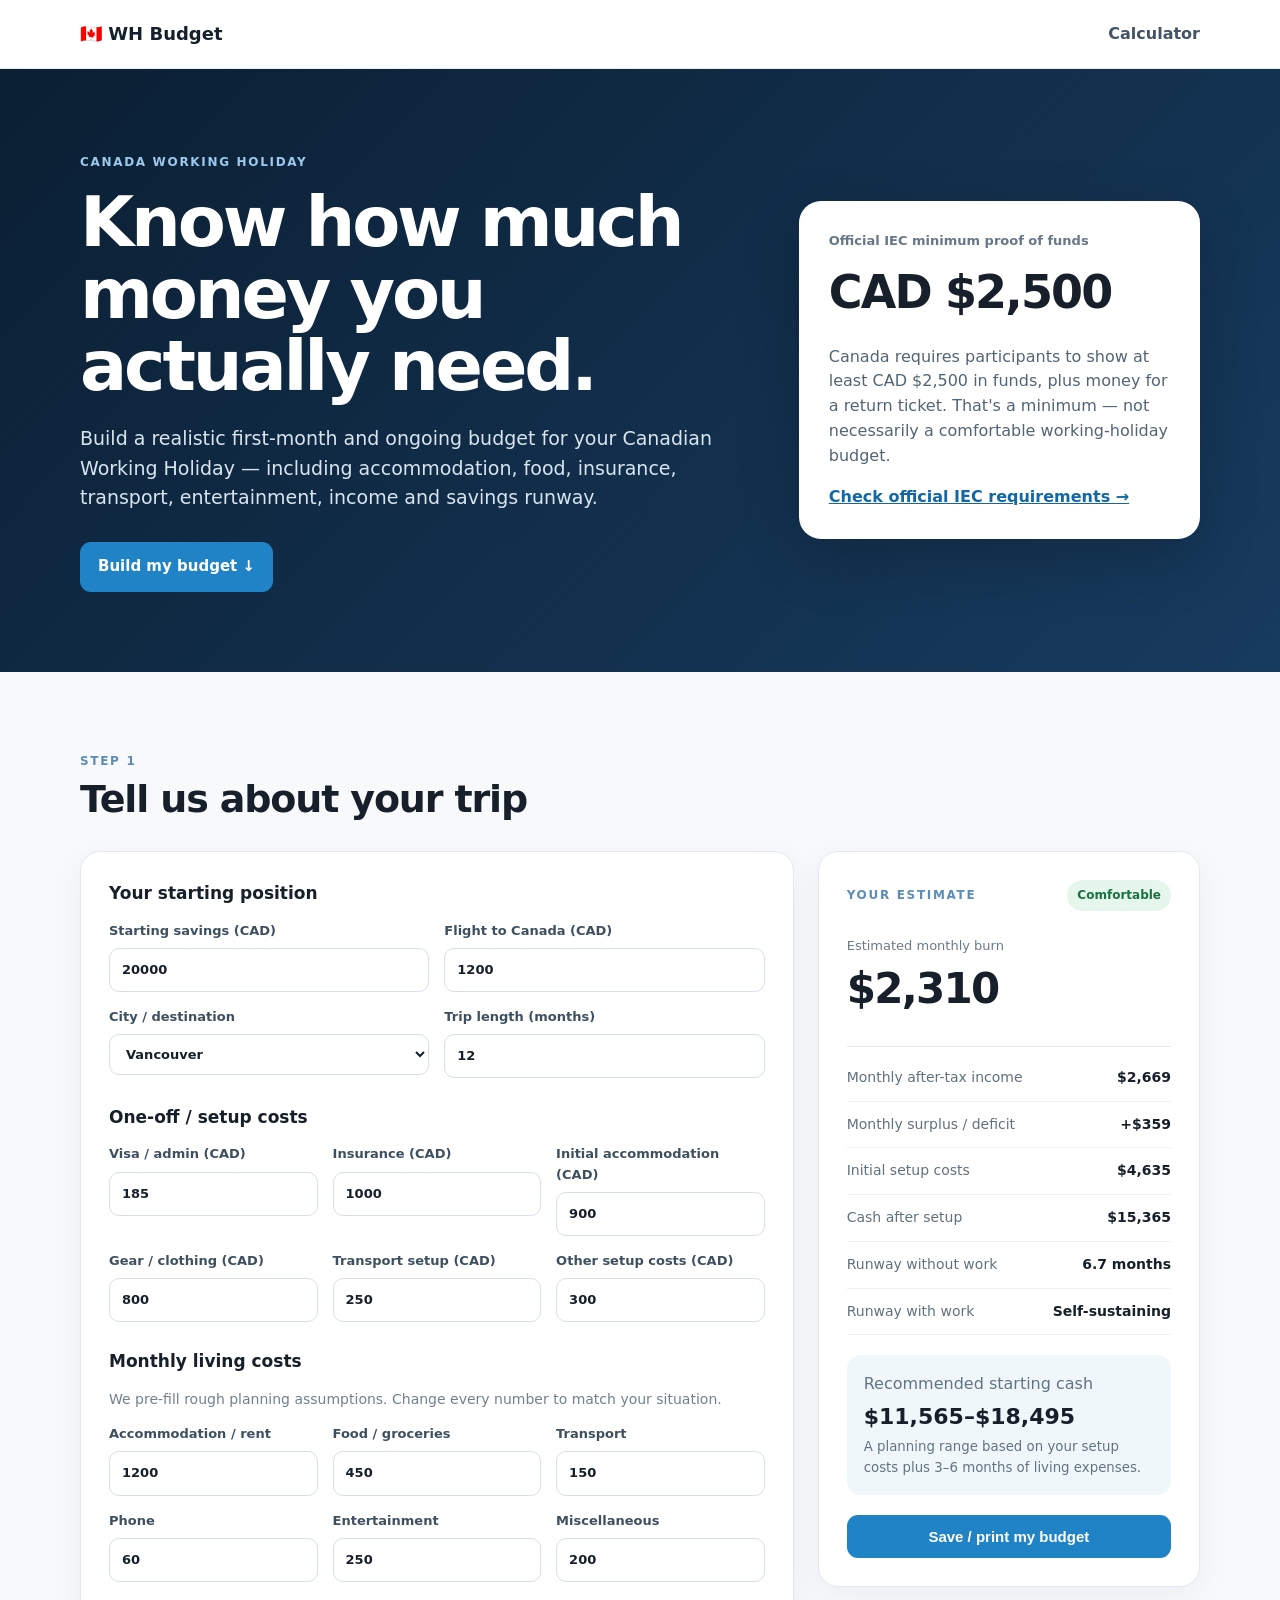
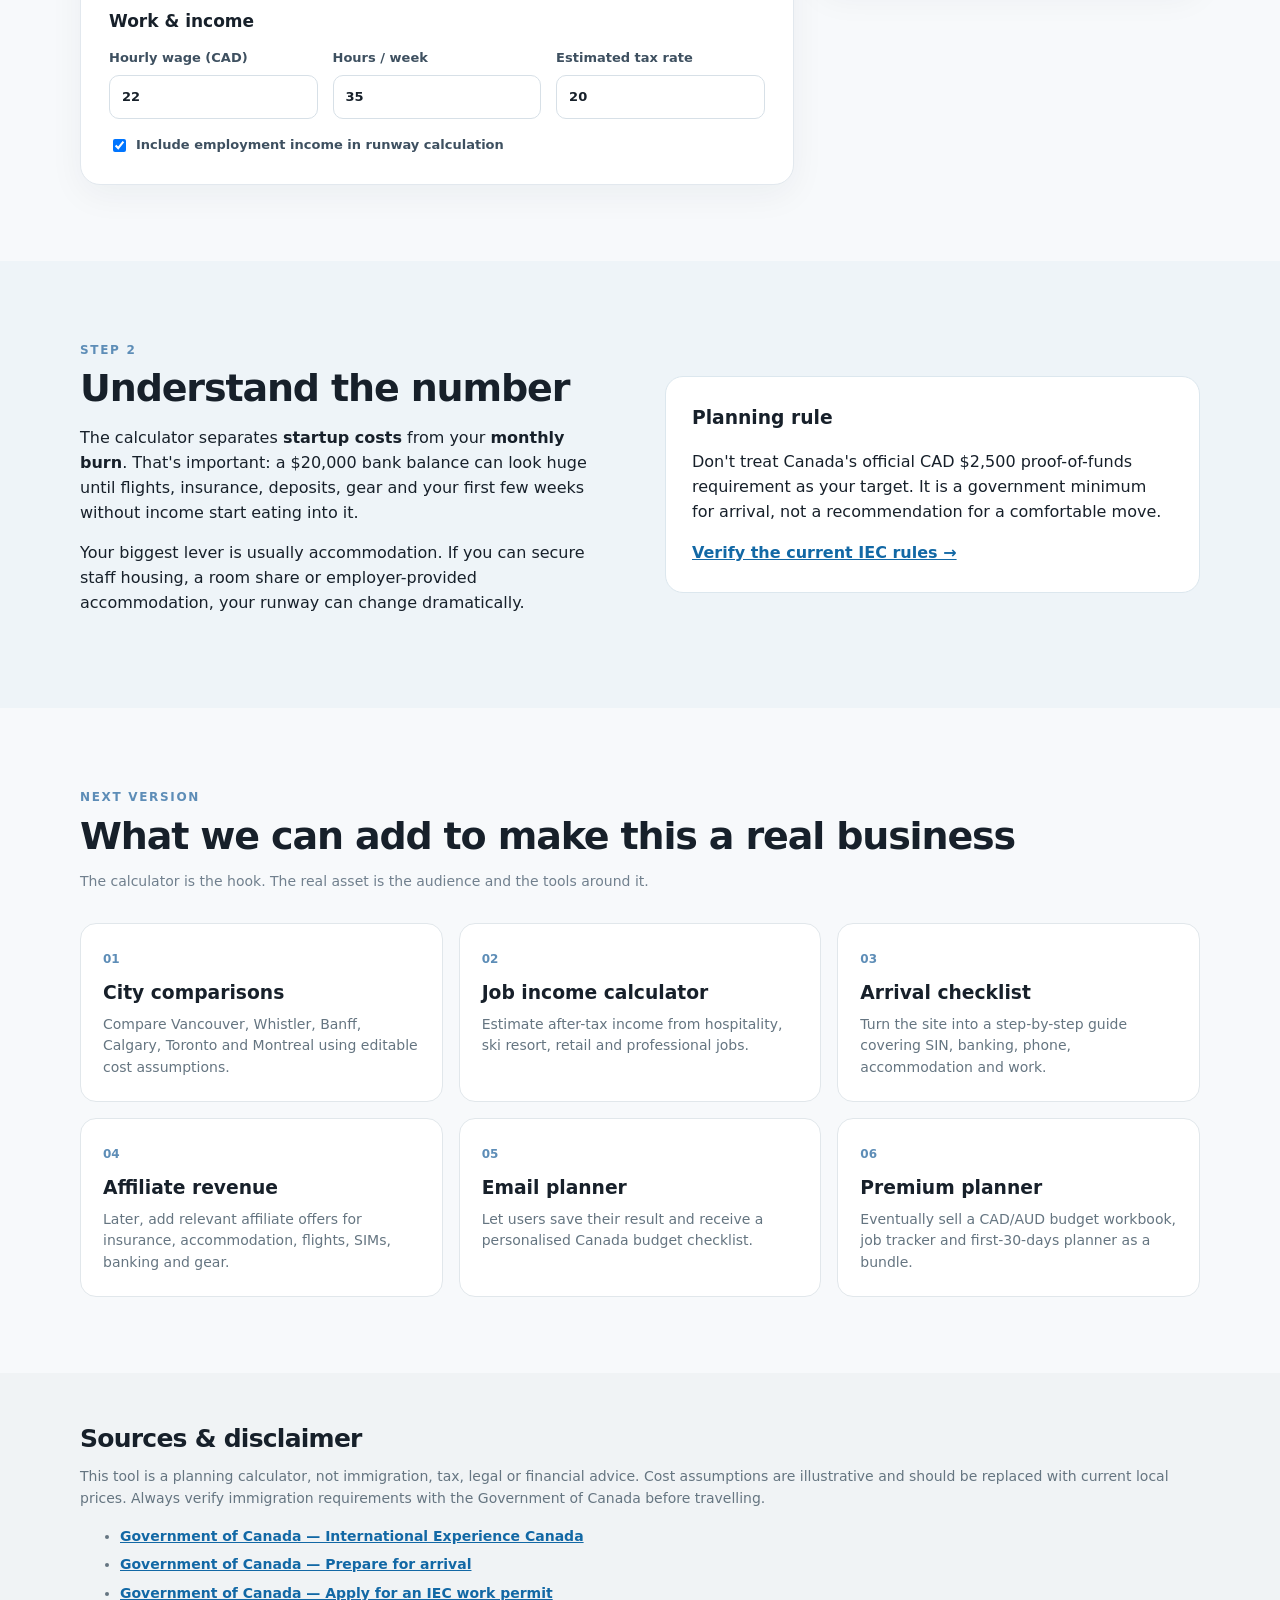
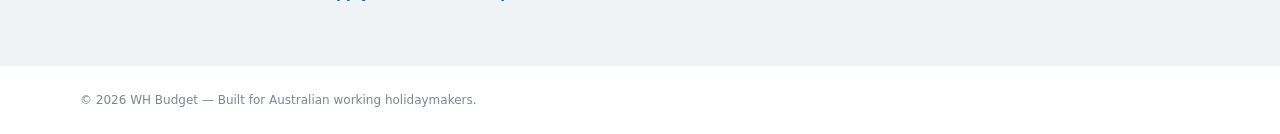
==== index.html @ 5a9d5e19 "Initial website MVP" ====
<!doctype html>
<html lang="en">
<head>
  <meta charset="utf-8">
  <meta name="viewport" content="width=device-width, initial-scale=1">
  <title>Canada Working Holiday Budget Calculator</title>
  <meta name="description" content="Plan your Canadian Working Holiday budget. Estimate startup costs, monthly living expenses, income, savings runway and how long your money can last.">
  <link rel="stylesheet" href="styles.css">
</head>
<body>
<header class="site-header">
  <div class="wrap nav">
    <a class="brand" href="#">🇨🇦 WH Budget</a>
    <a class="nav-link" href="#calculator">Calculator</a>
  </div>
</header>

<main>
  <section class="hero">
    <div class="wrap hero-grid">
      <div>
        <span class="eyebrow">CANADA WORKING HOLIDAY</span>
        <h1>Know how much money you actually need.</h1>
        <p class="hero-copy">Build a realistic first-month and ongoing budget for your Canadian Working Holiday — including accommodation, food, insurance, transport, entertainment, income and savings runway.</p>
        <a class="button primary" href="#calculator">Build my budget ↓</a>
      </div>
      <div class="hero-card">
        <div class="mini-label">Official IEC minimum proof of funds</div>
        <div class="big-number">CAD $2,500</div>
        <p>Canada requires participants to show at least CAD $2,500 in funds, plus money for a return ticket. That's a minimum — not necessarily a comfortable working-holiday budget.</p>
        <a href="https://www.canada.ca/en/immigration-refugees-citizenship/services/work-canada/iec/prepare-arrival.html" target="_blank" rel="noopener">Check official IEC requirements →</a>
      </div>
    </div>
  </section>

  <section id="calculator" class="section">
    <div class="wrap">
      <div class="section-heading">
        <span class="eyebrow">STEP 1</span>
        <h2>Tell us about your trip</h2>
      </div>

      <div class="calculator-grid">
        <div class="panel inputs">
          <h3>Your starting position</h3>
          <div class="field-grid">
            <label>Starting savings (CAD)
              <input id="savings" type="number" min="0" step="100" value="20000">
            </label>
            <label>Flight to Canada (CAD)
              <input id="flight" type="number" min="0" step="50" value="1200">
            </label>
          </div>

          <div class="field-grid">
            <label>City / destination
              <select id="city">
                <option value="vancouver">Vancouver</option>
                <option value="whistler">Whistler</option>
                <option value="banff">Banff</option>
                <option value="calgary">Calgary</option>
                <option value="toronto">Toronto</option>
                <option value="montreal">Montreal</option>
                <option value="custom">Custom</option>
              </select>
            </label>
            <label>Trip length (months)
              <input id="months" type="number" min="1" max="36" step="1" value="12">
            </label>
          </div>

          <h3>One-off / setup costs</h3>
          <div class="field-grid three">
            <label>Visa / admin (CAD)
              <input id="visa" type="number" min="0" step="25" value="185">
            </label>
            <label>Insurance (CAD)
              <input id="insurance" type="number" min="0" step="50" value="1000">
            </label>
            <label>Initial accommodation (CAD)
              <input id="initialAccommodation" type="number" min="0" step="50" value="900">
            </label>
          </div>
          <div class="field-grid three">
            <label>Gear / clothing (CAD)
              <input id="gear" type="number" min="0" step="50" value="800">
            </label>
            <label>Transport setup (CAD)
              <input id="transportSetup" type="number" min="0" step="25" value="250">
            </label>
            <label>Other setup costs (CAD)
              <input id="otherSetup" type="number" min="0" step="25" value="300">
            </label>
          </div>

          <h3>Monthly living costs</h3>
          <p class="muted">We pre-fill rough planning assumptions. Change every number to match your situation.</p>
          <div class="field-grid three">
            <label>Accommodation / rent
              <input id="rent" type="number" min="0" step="25" value="1200">
            </label>
            <label>Food / groceries
              <input id="food" type="number" min="0" step="25" value="450">
            </label>
            <label>Transport
              <input id="transport" type="number" min="0" step="25" value="150">
            </label>
          </div>
          <div class="field-grid three">
            <label>Phone
              <input id="phone" type="number" min="0" step="5" value="60">
            </label>
            <label>Entertainment
              <input id="entertainment" type="number" min="0" step="25" value="250">
            </label>
            <label>Miscellaneous
              <input id="misc" type="number" min="0" step="25" value="200">
            </label>
          </div>

          <h3>Work & income</h3>
          <div class="field-grid three">
            <label>Hourly wage (CAD)
              <input id="wage" type="number" min="0" step="0.50" value="22">
            </label>
            <label>Hours / week
              <input id="hours" type="number" min="0" max="80" step="1" value="35">
            </label>
            <label>Estimated tax rate
              <input id="tax" type="number" min="0" max="60" step="1" value="20">
            </label>
          </div>
          <label class="check"><input id="includeIncome" type="checkbox" checked> Include employment income in runway calculation</label>
        </div>

        <aside class="results panel">
          <div class="result-top">
            <span class="eyebrow">YOUR ESTIMATE</span>
            <div id="status" class="status good">Comfortable</div>
          </div>
          <div class="hero-result">
            <span>Estimated monthly burn</span>
            <strong id="monthlyBurn">$2,310</strong>
          </div>
          <div class="stat-list">
            <div><span>Monthly after-tax income</span><strong id="monthlyIncome">$2,669</strong></div>
            <div><span>Monthly surplus / deficit</span><strong id="monthlySurplus">+$359</strong></div>
            <div><span>Initial setup costs</span><strong id="setupCosts">$4,635</strong></div>
            <div><span>Cash after setup</span><strong id="cashAfterSetup">$15,365</strong></div>
            <div><span>Runway without work</span><strong id="runwayNoWork">6.7 months</strong></div>
            <div><span>Runway with work</span><strong id="runwayWithWork">Self-sustaining</strong></div>
          </div>
          <div class="score-box">
            <span>Recommended starting cash</span>
            <strong id="recommended">$12,000–$18,000</strong>
            <small id="recommendationNote">Based on your estimated setup costs and 3 months of living expenses.</small>
          </div>
          <button class="button primary full" onclick="window.print()">Save / print my budget</button>
        </aside>
      </div>
    </div>
  </section>

  <section class="section alt">
    <div class="wrap two-col">
      <div>
        <span class="eyebrow">STEP 2</span>
        <h2>Understand the number</h2>
        <p>The calculator separates <strong>startup costs</strong> from your <strong>monthly burn</strong>. That's important: a $20,000 bank balance can look huge until flights, insurance, deposits, gear and your first few weeks without income start eating into it.</p>
        <p>Your biggest lever is usually accommodation. If you can secure staff housing, a room share or employer-provided accommodation, your runway can change dramatically.</p>
      </div>
      <div class="tip-card">
        <h3>Planning rule</h3>
        <p>Don't treat Canada's official CAD $2,500 proof-of-funds requirement as your target. It is a government minimum for arrival, not a recommendation for a comfortable move.</p>
        <a href="https://www.canada.ca/en/immigration-refugees-citizenship/services/work-canada/iec/apply-work-permit.html" target="_blank" rel="noopener">Verify the current IEC rules →</a>
      </div>
    </div>
  </section>

  <section class="section">
    <div class="wrap">
      <div class="section-heading">
        <span class="eyebrow">NEXT VERSION</span>
        <h2>What we can add to make this a real business</h2>
        <p class="muted">The calculator is the hook. The real asset is the audience and the tools around it.</p>
      </div>
      <div class="feature-grid">
        <article><span>01</span><h3>City comparisons</h3><p>Compare Vancouver, Whistler, Banff, Calgary, Toronto and Montreal using editable cost assumptions.</p></article>
        <article><span>02</span><h3>Job income calculator</h3><p>Estimate after-tax income from hospitality, ski resort, retail and professional jobs.</p></article>
        <article><span>03</span><h3>Arrival checklist</h3><p>Turn the site into a step-by-step guide covering SIN, banking, phone, accommodation and work.</p></article>
        <article><span>04</span><h3>Affiliate revenue</h3><p>Later, add relevant affiliate offers for insurance, accommodation, flights, SIMs, banking and gear.</p></article>
        <article><span>05</span><h3>Email planner</h3><p>Let users save their result and receive a personalised Canada budget checklist.</p></article>
        <article><span>06</span><h3>Premium planner</h3><p>Eventually sell a CAD/AUD budget workbook, job tracker and first-30-days planner as a bundle.</p></article>
      </div>
    </div>
  </section>

  <section class="section sources">
    <div class="wrap">
      <h2>Sources & disclaimer</h2>
      <p>This tool is a planning calculator, not immigration, tax, legal or financial advice. Cost assumptions are illustrative and should be replaced with current local prices. Always verify immigration requirements with the Government of Canada before travelling.</p>
      <ul>
        <li><a href="https://www.canada.ca/en/immigration-refugees-citizenship/services/work-canada/iec.html" target="_blank" rel="noopener">Government of Canada — International Experience Canada</a></li>
        <li><a href="https://www.canada.ca/en/immigration-refugees-citizenship/services/work-canada/iec/prepare-arrival.html" target="_blank" rel="noopener">Government of Canada — Prepare for arrival</a></li>
        <li><a href="https://www.canada.ca/en/immigration-refugees-citizenship/services/work-canada/iec/apply-work-permit.html" target="_blank" rel="noopener">Government of Canada — Apply for an IEC work permit</a></li>
      </ul>
    </div>
  </section>
</main>

<footer>
  <div class="wrap">© 2026 WH Budget — Built for Australian working holidaymakers.</div>
</footer>

<script src="script.js"></script>
</body>
</html>
---- styles.css ----
*{box-sizing:border-box}html{scroll-behavior:smooth}body{margin:0;font-family:Inter,ui-sans-serif,system-ui,-apple-system,BlinkMacSystemFont,"Segoe UI",sans-serif;color:#17202a;background:#f7f9fb;line-height:1.55}.wrap{width:min(1120px,92%);margin:auto}.site-header{background:#fff;border-bottom:1px solid #e8edf2;position:sticky;top:0;z-index:10}.nav{height:68px;display:flex;align-items:center;justify-content:space-between}.brand{font-weight:800;color:#14202b;text-decoration:none;font-size:18px}.nav-link{color:#425466;text-decoration:none;font-weight:600}.hero{background:linear-gradient(135deg,#0b1f33,#173b5f);color:#fff;padding:80px 0}.hero-grid{display:grid;grid-template-columns:1.25fr .75fr;gap:50px;align-items:center}.eyebrow{font-size:12px;letter-spacing:.14em;font-weight:800;color:#5d8db7}.hero .eyebrow{color:#9cc9ee}.hero h1{font-size:clamp(42px,6vw,70px);line-height:1.03;letter-spacing:-.045em;margin:12px 0 22px;max-width:760px}.hero-copy{font-size:19px;color:#d8e5ef;max-width:700px;margin-bottom:30px}.hero-card{background:#fff;color:#17202a;border-radius:22px;padding:30px;box-shadow:0 20px 60px rgba(0,0,0,.2)}.mini-label{font-size:13px;color:#667788;font-weight:700}.big-number{font-size:46px;font-weight:850;letter-spacing:-.04em;margin:6px 0}.hero-card p{color:#536474}.hero-card a,.tip-card a,.sources a{color:#1268a5;font-weight:700}.button{display:inline-block;border:0;border-radius:11px;padding:13px 18px;font-weight:800;text-decoration:none;cursor:pointer;font-size:15px}.primary{background:#1f83c6;color:#fff}.full{width:100%;margin-top:20px}.section{padding:76px 0}.alt{background:#eef4f8}.section-heading{margin-bottom:30px}.section h2{font-size:38px;line-height:1.1;letter-spacing:-.03em;margin:7px 0 10px}.calculator-grid{display:grid;grid-template-columns:1.4fr .75fr;gap:24px;align-items:start}.panel{background:#fff;border:1px solid #e2e8ee;border-radius:20px;padding:28px;box-shadow:0 10px 35px rgba(21,43,61,.05)}.inputs h3{font-size:17px;margin:26px 0 14px}.inputs h3:first-child{margin-top:0}.field-grid{display:grid;grid-template-columns:repeat(2,1fr);gap:15px;margin-bottom:15px}.field-grid.three{grid-template-columns:repeat(3,1fr)}label{display:flex;flex-direction:column;gap:7px;font-size:13px;font-weight:750;color:#3e5060}input,select{width:100%;border:1px solid #d7e0e7;border-radius:10px;padding:11px 12px;font:inherit;color:#17202a;background:#fff}input:focus,select:focus{outline:3px solid #d8ecfa;border-color:#3b91c9}.muted{color:#71808e;font-size:14px}.check{flex-direction:row;align-items:center;margin-top:16px}.check input{width:auto}.results{position:sticky;top:88px}.result-top{display:flex;justify-content:space-between;align-items:center}.status{padding:6px 10px;border-radius:999px;font-size:12px;font-weight:800}.status.good{background:#e5f6ec;color:#1b7041}.status.warn{background:#fff3d7;color:#8a5b00}.status.bad{background:#fde7e7;color:#9d2929}.hero-result{padding:25px 0;border-bottom:1px solid #e5e9ed;margin-bottom:8px}.hero-result span{display:block;color:#6b7b88;font-size:13px}.hero-result strong{display:block;font-size:42px;letter-spacing:-.04em}.stat-list>div{display:flex;justify-content:space-between;gap:20px;padding:12px 0;border-bottom:1px solid #edf0f2;font-size:14px}.stat-list span{color:#61717e}.stat-list strong{white-space:nowrap}.score-box{margin-top:20px;background:#f0f7fb;border-radius:14px;padding:17px}.score-box span,.score-box small{display:block;color:#627481}.score-box strong{display:block;font-size:22px;margin:3px 0}.two-col{display:grid;grid-template-columns:1fr 1fr;gap:50px;align-items:center}.tip-card{background:#fff;border:1px solid #dce7ee;border-radius:18px;padding:26px}.tip-card h3{margin-top:0}.feature-grid{display:grid;grid-template-columns:repeat(3,1fr);gap:16px}.feature-grid article{background:#fff;border:1px solid #e1e7eb;border-radius:16px;padding:22px}.feature-grid span{font-size:12px;font-weight:800;color:#5d8db7}.feature-grid h3{margin:7px 0}.feature-grid p{margin:0;color:#657581;font-size:14px}.sources{background:#f0f3f5;padding:45px 0}.sources h2{font-size:25px}.sources p,.sources li{font-size:14px;color:#657581}.sources li{margin:7px 0}footer{padding:25px 0;color:#7a8893;font-size:12px;background:#fff}@media(max-width:850px){.hero-grid,.calculator-grid,.two-col{grid-template-columns:1fr}.results{position:static}.field-grid,.field-grid.three,.feature-grid{grid-template-columns:1fr 1fr}.hero{padding:55px 0}.hero h1{font-size:48px}}@media(max-width:520px){.field-grid,.field-grid.three,.feature-grid{grid-template-columns:1fr}.section{padding:55px 0}.panel{padding:20px}.hero-card{padding:22px}}
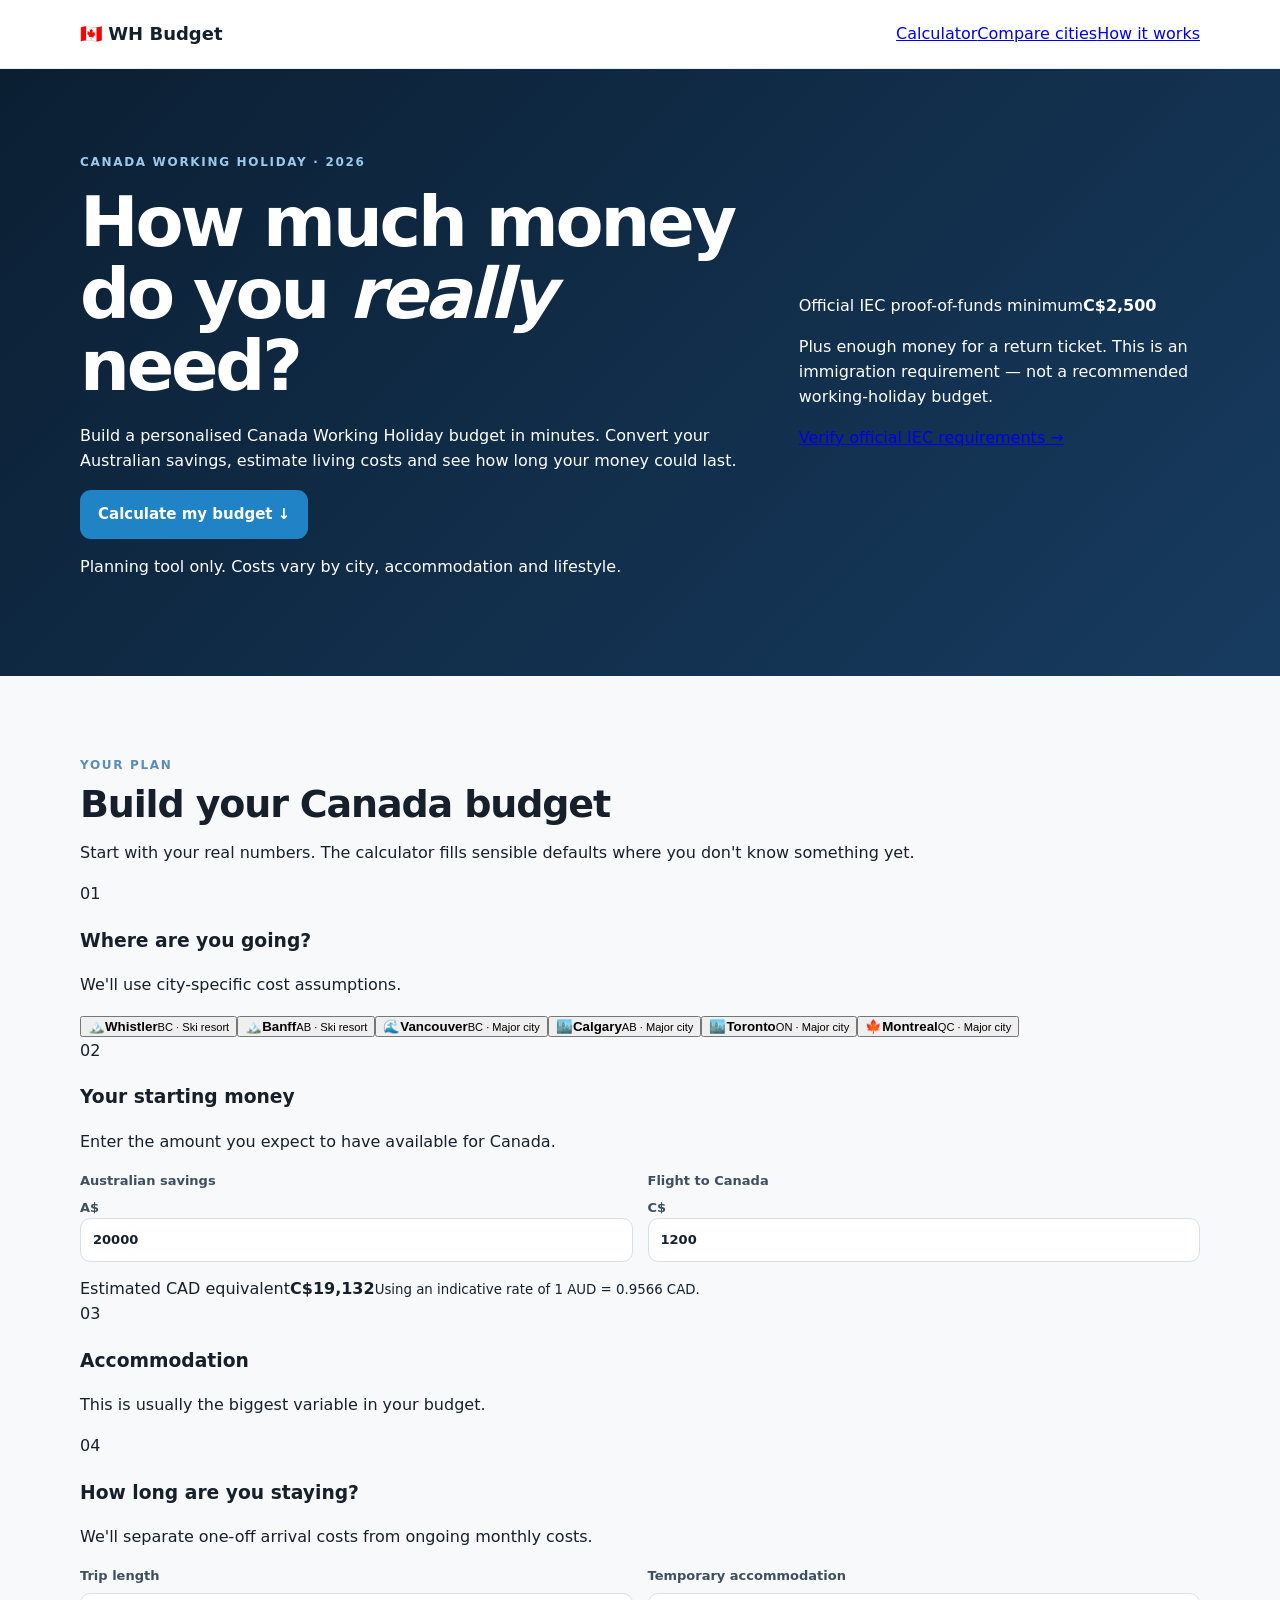
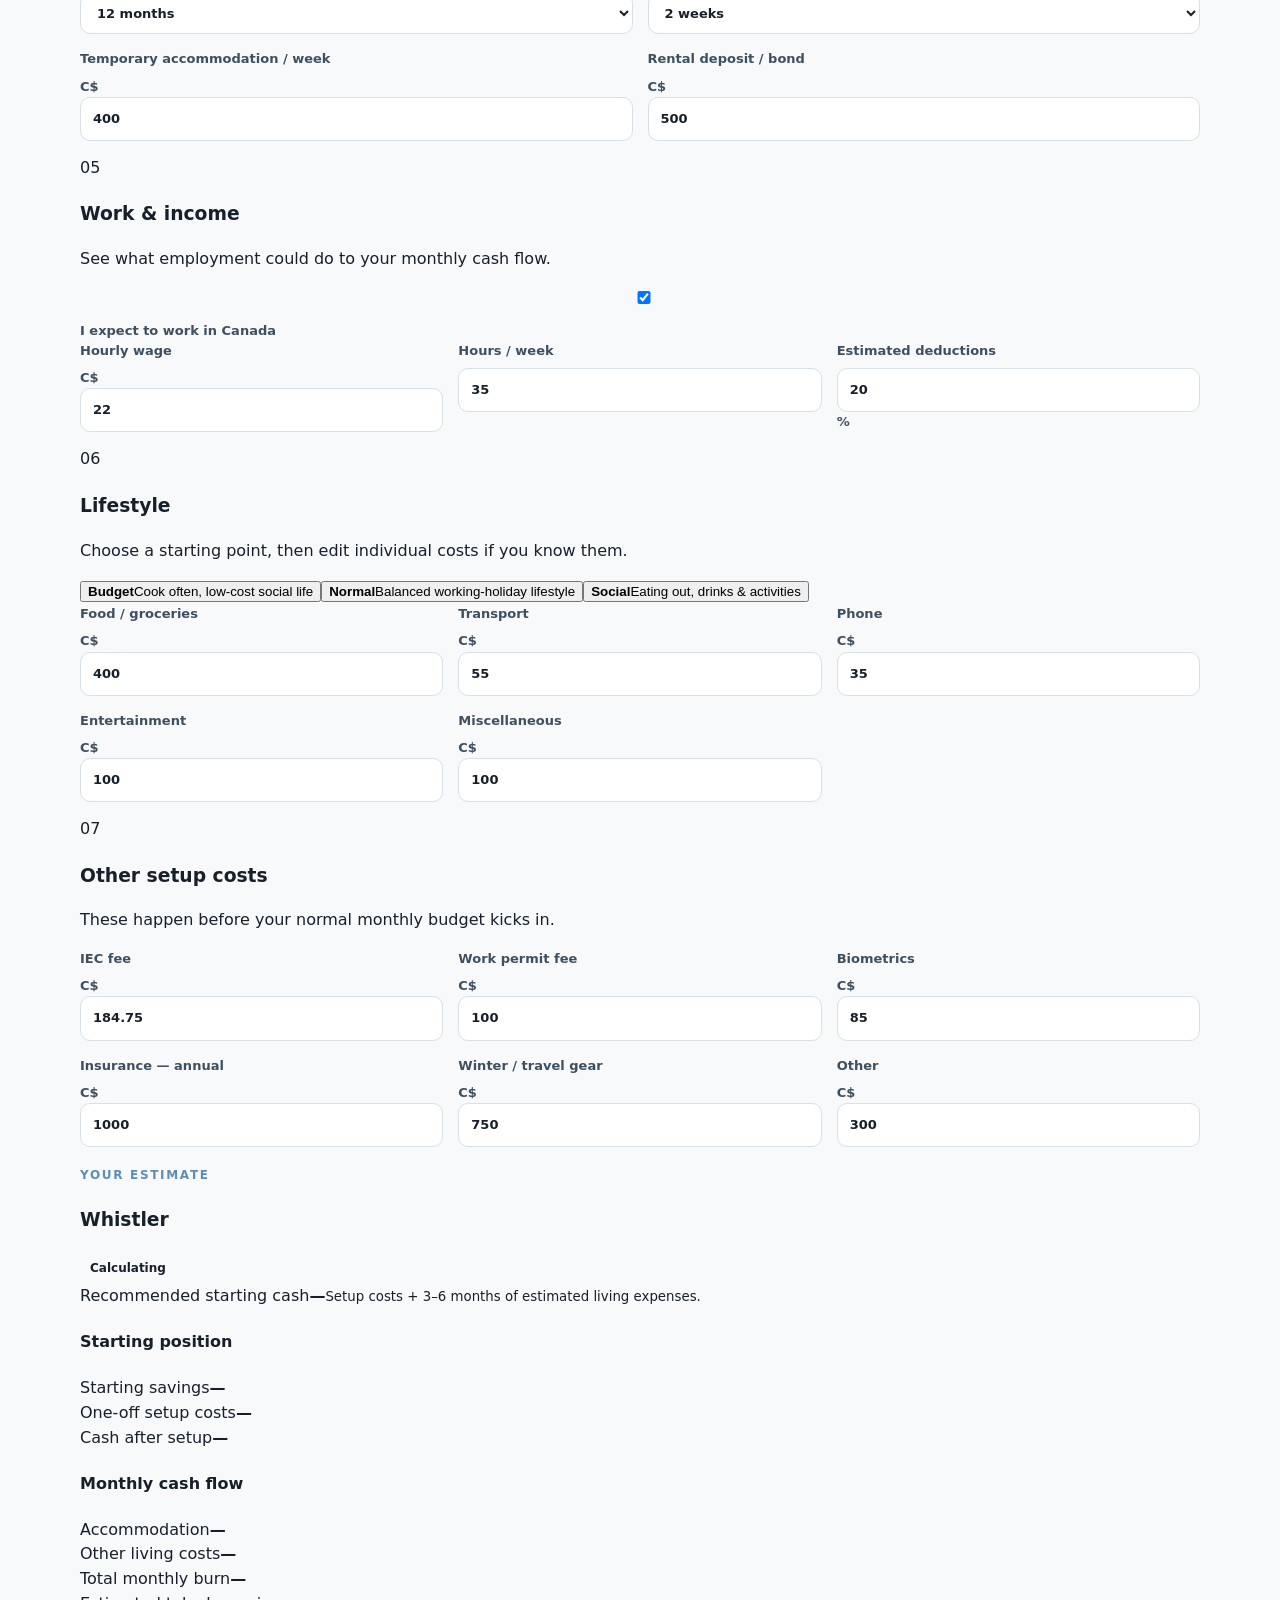
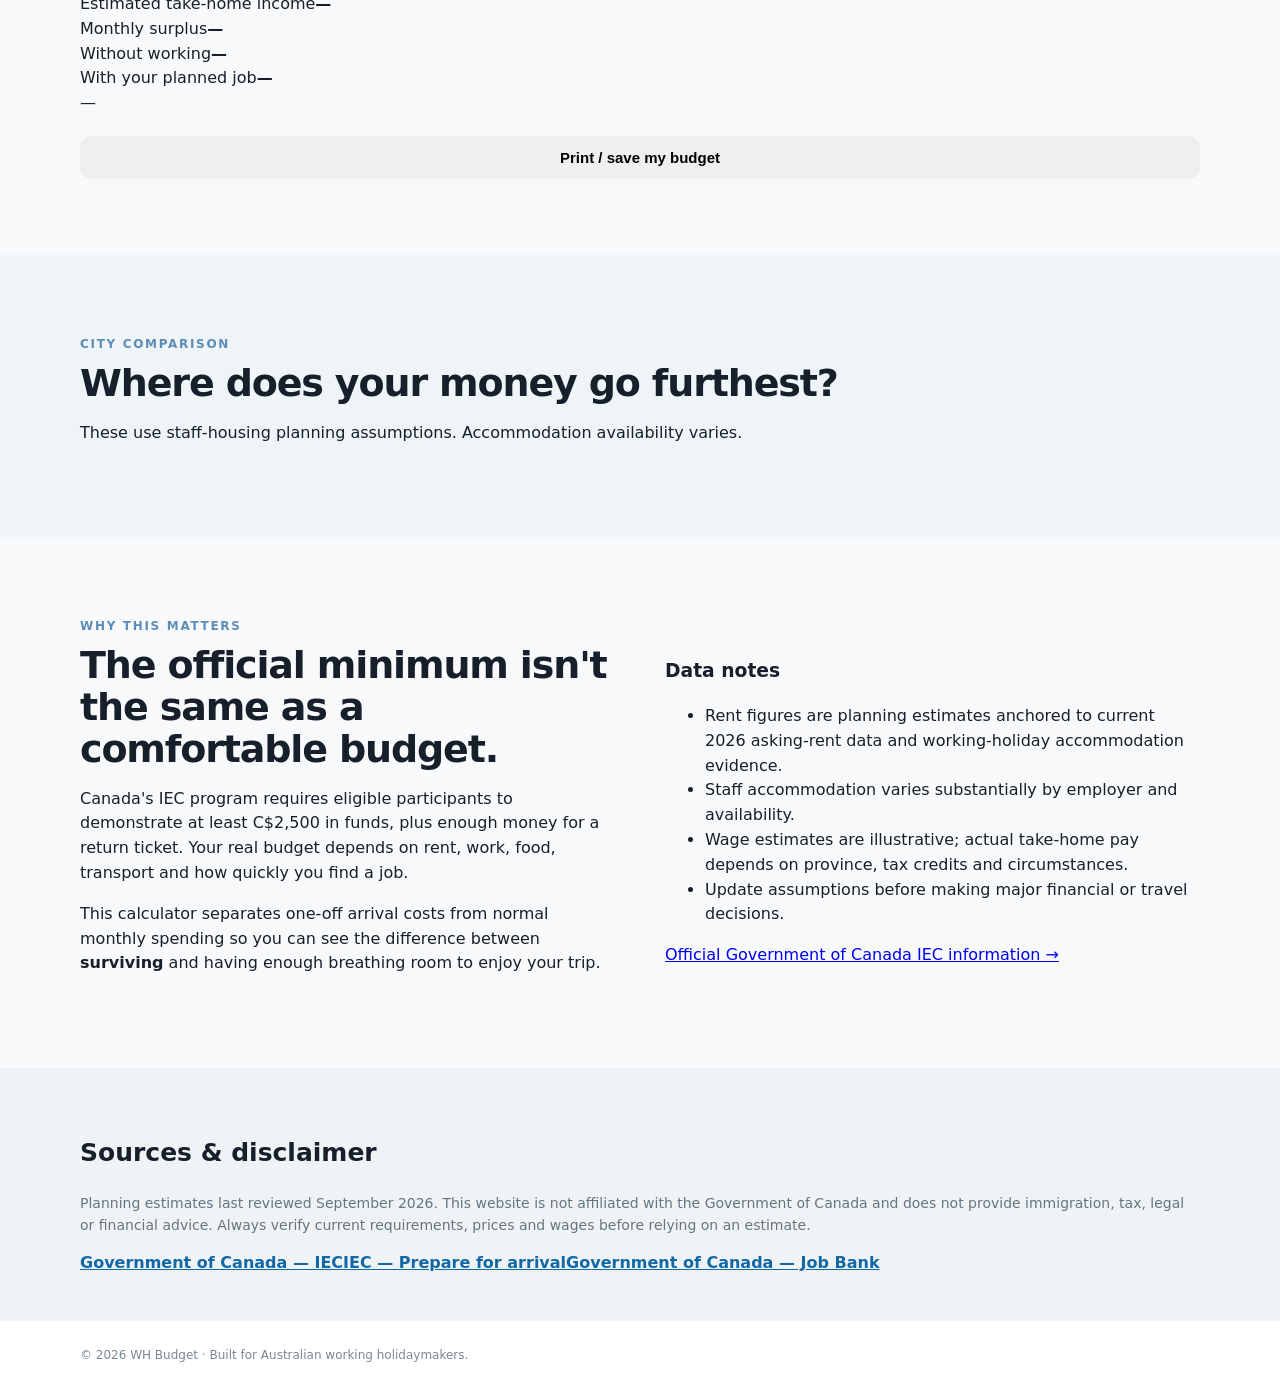
==== commit 7b60dd75: "Revise index.html for enhanced budget calculator features Updated the Canada Working Holiday Budget " ====
--- a/index.html
+++ b/index.html
@@ -1,217 +1,29 @@
-<!doctype html>
-<html lang="en">
-<head>
-  <meta charset="utf-8">
-  <meta name="viewport" content="width=device-width, initial-scale=1">
-  <title>Canada Working Holiday Budget Calculator</title>
-  <meta name="description" content="Plan your Canadian Working Holiday budget. Estimate startup costs, monthly living expenses, income, savings runway and how long your money can last.">
-  <link rel="stylesheet" href="styles.css">
-</head>
-<body>
-<header class="site-header">
-  <div class="wrap nav">
-    <a class="brand" href="#">🇨🇦 WH Budget</a>
-    <a class="nav-link" href="#calculator">Calculator</a>
-  </div>
-</header>
-
+<!doctype html><html lang="en"><head>
+<meta charset="utf-8"><meta name="viewport" content="width=device-width,initial-scale=1">
+<title>Canada Working Holiday Budget Calculator | WH Budget</title>
+<meta name="description" content="Estimate how much money you need for a Canadian Working Holiday. Compare cities, accommodation, income, expenses and savings runway.">
+<link rel="stylesheet" href="styles.css"></head><body>
+<header class="site-header"><div class="wrap nav"><a class="brand" href="#">🇨🇦 WH Budget</a><nav><a href="#calculator">Calculator</a><a href="#compare">Compare cities</a><a href="#why">How it works</a></nav></div></header>
 <main>
-  <section class="hero">
-    <div class="wrap hero-grid">
-      <div>
-        <span class="eyebrow">CANADA WORKING HOLIDAY</span>
-        <h1>Know how much money you actually need.</h1>
-        <p class="hero-copy">Build a realistic first-month and ongoing budget for your Canadian Working Holiday — including accommodation, food, insurance, transport, entertainment, income and savings runway.</p>
-        <a class="button primary" href="#calculator">Build my budget ↓</a>
-      </div>
-      <div class="hero-card">
-        <div class="mini-label">Official IEC minimum proof of funds</div>
-        <div class="big-number">CAD $2,500</div>
-        <p>Canada requires participants to show at least CAD $2,500 in funds, plus money for a return ticket. That's a minimum — not necessarily a comfortable working-holiday budget.</p>
-        <a href="https://www.canada.ca/en/immigration-refugees-citizenship/services/work-canada/iec/prepare-arrival.html" target="_blank" rel="noopener">Check official IEC requirements →</a>
-      </div>
-    </div>
-  </section>
-
-  <section id="calculator" class="section">
-    <div class="wrap">
-      <div class="section-heading">
-        <span class="eyebrow">STEP 1</span>
-        <h2>Tell us about your trip</h2>
-      </div>
-
-      <div class="calculator-grid">
-        <div class="panel inputs">
-          <h3>Your starting position</h3>
-          <div class="field-grid">
-            <label>Starting savings (CAD)
-              <input id="savings" type="number" min="0" step="100" value="20000">
-            </label>
-            <label>Flight to Canada (CAD)
-              <input id="flight" type="number" min="0" step="50" value="1200">
-            </label>
-          </div>
-
-          <div class="field-grid">
-            <label>City / destination
-              <select id="city">
-                <option value="vancouver">Vancouver</option>
-                <option value="whistler">Whistler</option>
-                <option value="banff">Banff</option>
-                <option value="calgary">Calgary</option>
-                <option value="toronto">Toronto</option>
-                <option value="montreal">Montreal</option>
-                <option value="custom">Custom</option>
-              </select>
-            </label>
-            <label>Trip length (months)
-              <input id="months" type="number" min="1" max="36" step="1" value="12">
-            </label>
-          </div>
-
-          <h3>One-off / setup costs</h3>
-          <div class="field-grid three">
-            <label>Visa / admin (CAD)
-              <input id="visa" type="number" min="0" step="25" value="185">
-            </label>
-            <label>Insurance (CAD)
-              <input id="insurance" type="number" min="0" step="50" value="1000">
-            </label>
-            <label>Initial accommodation (CAD)
-              <input id="initialAccommodation" type="number" min="0" step="50" value="900">
-            </label>
-          </div>
-          <div class="field-grid three">
-            <label>Gear / clothing (CAD)
-              <input id="gear" type="number" min="0" step="50" value="800">
-            </label>
-            <label>Transport setup (CAD)
-              <input id="transportSetup" type="number" min="0" step="25" value="250">
-            </label>
-            <label>Other setup costs (CAD)
-              <input id="otherSetup" type="number" min="0" step="25" value="300">
-            </label>
-          </div>
-
-          <h3>Monthly living costs</h3>
-          <p class="muted">We pre-fill rough planning assumptions. Change every number to match your situation.</p>
-          <div class="field-grid three">
-            <label>Accommodation / rent
-              <input id="rent" type="number" min="0" step="25" value="1200">
-            </label>
-            <label>Food / groceries
-              <input id="food" type="number" min="0" step="25" value="450">
-            </label>
-            <label>Transport
-              <input id="transport" type="number" min="0" step="25" value="150">
-            </label>
-          </div>
-          <div class="field-grid three">
-            <label>Phone
-              <input id="phone" type="number" min="0" step="5" value="60">
-            </label>
-            <label>Entertainment
-              <input id="entertainment" type="number" min="0" step="25" value="250">
-            </label>
-            <label>Miscellaneous
-              <input id="misc" type="number" min="0" step="25" value="200">
-            </label>
-          </div>
-
-          <h3>Work & income</h3>
-          <div class="field-grid three">
-            <label>Hourly wage (CAD)
-              <input id="wage" type="number" min="0" step="0.50" value="22">
-            </label>
-            <label>Hours / week
-              <input id="hours" type="number" min="0" max="80" step="1" value="35">
-            </label>
-            <label>Estimated tax rate
-              <input id="tax" type="number" min="0" max="60" step="1" value="20">
-            </label>
-          </div>
-          <label class="check"><input id="includeIncome" type="checkbox" checked> Include employment income in runway calculation</label>
-        </div>
-
-        <aside class="results panel">
-          <div class="result-top">
-            <span class="eyebrow">YOUR ESTIMATE</span>
-            <div id="status" class="status good">Comfortable</div>
-          </div>
-          <div class="hero-result">
-            <span>Estimated monthly burn</span>
-            <strong id="monthlyBurn">$2,310</strong>
-          </div>
-          <div class="stat-list">
-            <div><span>Monthly after-tax income</span><strong id="monthlyIncome">$2,669</strong></div>
-            <div><span>Monthly surplus / deficit</span><strong id="monthlySurplus">+$359</strong></div>
-            <div><span>Initial setup costs</span><strong id="setupCosts">$4,635</strong></div>
-            <div><span>Cash after setup</span><strong id="cashAfterSetup">$15,365</strong></div>
-            <div><span>Runway without work</span><strong id="runwayNoWork">6.7 months</strong></div>
-            <div><span>Runway with work</span><strong id="runwayWithWork">Self-sustaining</strong></div>
-          </div>
-          <div class="score-box">
-            <span>Recommended starting cash</span>
-            <strong id="recommended">$12,000–$18,000</strong>
-            <small id="recommendationNote">Based on your estimated setup costs and 3 months of living expenses.</small>
-          </div>
-          <button class="button primary full" onclick="window.print()">Save / print my budget</button>
-        </aside>
-      </div>
-    </div>
-  </section>
-
-  <section class="section alt">
-    <div class="wrap two-col">
-      <div>
-        <span class="eyebrow">STEP 2</span>
-        <h2>Understand the number</h2>
-        <p>The calculator separates <strong>startup costs</strong> from your <strong>monthly burn</strong>. That's important: a $20,000 bank balance can look huge until flights, insurance, deposits, gear and your first few weeks without income start eating into it.</p>
-        <p>Your biggest lever is usually accommodation. If you can secure staff housing, a room share or employer-provided accommodation, your runway can change dramatically.</p>
-      </div>
-      <div class="tip-card">
-        <h3>Planning rule</h3>
-        <p>Don't treat Canada's official CAD $2,500 proof-of-funds requirement as your target. It is a government minimum for arrival, not a recommendation for a comfortable move.</p>
-        <a href="https://www.canada.ca/en/immigration-refugees-citizenship/services/work-canada/iec/apply-work-permit.html" target="_blank" rel="noopener">Verify the current IEC rules →</a>
-      </div>
-    </div>
-  </section>
-
-  <section class="section">
-    <div class="wrap">
-      <div class="section-heading">
-        <span class="eyebrow">NEXT VERSION</span>
-        <h2>What we can add to make this a real business</h2>
-        <p class="muted">The calculator is the hook. The real asset is the audience and the tools around it.</p>
-      </div>
-      <div class="feature-grid">
-        <article><span>01</span><h3>City comparisons</h3><p>Compare Vancouver, Whistler, Banff, Calgary, Toronto and Montreal using editable cost assumptions.</p></article>
-        <article><span>02</span><h3>Job income calculator</h3><p>Estimate after-tax income from hospitality, ski resort, retail and professional jobs.</p></article>
-        <article><span>03</span><h3>Arrival checklist</h3><p>Turn the site into a step-by-step guide covering SIN, banking, phone, accommodation and work.</p></article>
-        <article><span>04</span><h3>Affiliate revenue</h3><p>Later, add relevant affiliate offers for insurance, accommodation, flights, SIMs, banking and gear.</p></article>
-        <article><span>05</span><h3>Email planner</h3><p>Let users save their result and receive a personalised Canada budget checklist.</p></article>
-        <article><span>06</span><h3>Premium planner</h3><p>Eventually sell a CAD/AUD budget workbook, job tracker and first-30-days planner as a bundle.</p></article>
-      </div>
-    </div>
-  </section>
-
-  <section class="section sources">
-    <div class="wrap">
-      <h2>Sources & disclaimer</h2>
-      <p>This tool is a planning calculator, not immigration, tax, legal or financial advice. Cost assumptions are illustrative and should be replaced with current local prices. Always verify immigration requirements with the Government of Canada before travelling.</p>
-      <ul>
-        <li><a href="https://www.canada.ca/en/immigration-refugees-citizenship/services/work-canada/iec.html" target="_blank" rel="noopener">Government of Canada — International Experience Canada</a></li>
-        <li><a href="https://www.canada.ca/en/immigration-refugees-citizenship/services/work-canada/iec/prepare-arrival.html" target="_blank" rel="noopener">Government of Canada — Prepare for arrival</a></li>
-        <li><a href="https://www.canada.ca/en/immigration-refugees-citizenship/services/work-canada/iec/apply-work-permit.html" target="_blank" rel="noopener">Government of Canada — Apply for an IEC work permit</a></li>
-      </ul>
-    </div>
-  </section>
-</main>
-
-<footer>
-  <div class="wrap">© 2026 WH Budget — Built for Australian working holidaymakers.</div>
-</footer>
-
-<script src="script.js"></script>
-</body>
-</html>
+<section class="hero"><div class="wrap hero-grid"><div><span class="eyebrow">CANADA WORKING HOLIDAY · 2026</span><h1>How much money do you <em>really</em> need?</h1><p>Build a personalised Canada Working Holiday budget in minutes. Convert your Australian savings, estimate living costs and see how long your money could last.</p><a class="button primary" href="#calculator">Calculate my budget ↓</a><p class="hero-note">Planning tool only. Costs vary by city, accommodation and lifestyle.</p></div>
+<div class="hero-stat"><span>Official IEC proof-of-funds minimum</span><strong>C$2,500</strong><p>Plus enough money for a return ticket. This is an immigration requirement — not a recommended working-holiday budget.</p><a href="https://www.canada.ca/en/immigration-refugees-citizenship/services/work-canada/iec/prepare-arrival.html" target="_blank">Verify official IEC requirements →</a></div></div></section>
+<section id="calculator" class="section"><div class="wrap"><div class="section-title"><span class="eyebrow">YOUR PLAN</span><h2>Build your Canada budget</h2><p>Start with your real numbers. The calculator fills sensible defaults where you don't know something yet.</p></div>
+<div class="calculator-layout"><div class="form-panel">
+<div class="step"><div class="step-head"><span>01</span><div><h3>Where are you going?</h3><p>We'll use city-specific cost assumptions.</p></div></div><div class="city-grid">
+<button class="city-card" data-city="whistler"><span>🏔️</span><b>Whistler</b><small>BC · Ski resort</small></button><button class="city-card" data-city="banff"><span>🏔️</span><b>Banff</b><small>AB · Ski resort</small></button><button class="city-card" data-city="vancouver"><span>🌊</span><b>Vancouver</b><small>BC · Major city</small></button><button class="city-card" data-city="calgary"><span>🏙️</span><b>Calgary</b><small>AB · Major city</small></button><button class="city-card" data-city="toronto"><span>🏙️</span><b>Toronto</b><small>ON · Major city</small></button><button class="city-card" data-city="montreal"><span>🍁</span><b>Montreal</b><small>QC · Major city</small></button></div></div>
+<div class="step"><div class="step-head"><span>02</span><div><h3>Your starting money</h3><p>Enter the amount you expect to have available for Canada.</p></div></div><div class="field-grid two"><label>Australian savings<div class="input-prefix"><span>A$</span><input id="savingsAud" type="number" min="0" step="100" value="20000"></div></label><label>Flight to Canada<div class="input-prefix"><span>C$</span><input id="flight" type="number" min="0" step="50" value="1200"></div></label></div><div class="conversion"><span>Estimated CAD equivalent</span><strong id="savingsCad">C$19,132</strong><small>Using an indicative rate of 1 AUD = 0.9566 CAD.</small></div></div>
+<div class="step"><div class="step-head"><span>03</span><div><h3>Accommodation</h3><p>This is usually the biggest variable in your budget.</p></div></div><div id="accommodationOptions" class="option-list"></div></div>
+<div class="step"><div class="step-head"><span>04</span><div><h3>How long are you staying?</h3><p>We'll separate one-off arrival costs from ongoing monthly costs.</p></div></div><div class="field-grid two"><label>Trip length<select id="months"><option value="3">3 months</option><option value="6">6 months</option><option value="9">9 months</option><option value="12" selected>12 months</option><option value="18">18 months</option><option value="24">24 months</option></select></label><label>Temporary accommodation<select id="temporaryWeeks"><option value="0">None</option><option value="1">1 week</option><option value="2" selected>2 weeks</option><option value="3">3 weeks</option><option value="4">4 weeks</option></select></label></div><div class="field-grid two"><label>Temporary accommodation / week<div class="input-prefix"><span>C$</span><input id="temporaryRate" type="number" min="0" step="25" value="400"></div></label><label>Rental deposit / bond<div class="input-prefix"><span>C$</span><input id="deposit" type="number" min="0" step="50" value="500"></div></label></div></div>
+<div class="step"><div class="step-head"><span>05</span><div><h3>Work & income</h3><p>See what employment could do to your monthly cash flow.</p></div></div><label class="toggle"><input id="working" type="checkbox" checked><span class="switch"></span><b>I expect to work in Canada</b></label><div id="workFields"><div class="field-grid three"><label>Hourly wage<div class="input-prefix"><span>C$</span><input id="wage" type="number" min="0" step=".25" value="22"></div></label><label>Hours / week<input id="hours" type="number" min="0" max="80" value="35"></label><label>Estimated deductions<div class="input-suffix"><input id="tax" type="number" min="0" max="60" value="20"><span>%</span></div></label></div><div class="hint" id="wageHint"></div></div></div>
+<div class="step"><div class="step-head"><span>06</span><div><h3>Lifestyle</h3><p>Choose a starting point, then edit individual costs if you know them.</p></div></div><div class="lifestyle-grid"><button class="lifestyle selected" data-life="budget"><b>Budget</b><span>Cook often, low-cost social life</span></button><button class="lifestyle" data-life="normal"><b>Normal</b><span>Balanced working-holiday lifestyle</span></button><button class="lifestyle" data-life="social"><b>Social</b><span>Eating out, drinks & activities</span></button></div><div class="field-grid three"><label>Food / groceries<div class="input-prefix"><span>C$</span><input id="food" type="number" min="0" step="25" value="400"></div></label><label>Transport<div class="input-prefix"><span>C$</span><input id="transport" type="number" min="0" step="5" value="55"></div></label><label>Phone<div class="input-prefix"><span>C$</span><input id="phone" type="number" min="0" step="5" value="35"></div></label><label>Entertainment<div class="input-prefix"><span>C$</span><input id="entertainment" type="number" min="0" step="25" value="100"></div></label><label>Miscellaneous<div class="input-prefix"><span>C$</span><input id="misc" type="number" min="0" step="25" value="100"></div></label></div></div>
+<div class="step"><div class="step-head"><span>07</span><div><h3>Other setup costs</h3><p>These happen before your normal monthly budget kicks in.</p></div></div><div class="field-grid three"><label>IEC fee<div class="input-prefix"><span>C$</span><input id="visa" type="number" value="184.75"></div></label><label>Work permit fee<div class="input-prefix"><span>C$</span><input id="workPermit" type="number" value="100"></div></label><label>Biometrics<div class="input-prefix"><span>C$</span><input id="biometrics" type="number" value="85"></div></label><label>Insurance — annual<div class="input-prefix"><span>C$</span><input id="insurance" type="number" value="1000"></div></label><label>Winter / travel gear<div class="input-prefix"><span>C$</span><input id="gear" type="number" value="750"></div></label><label>Other<div class="input-prefix"><span>C$</span><input id="otherSetup" type="number" value="300"></div></label></div></div>
+</div>
+<aside class="results-panel"><div class="results-inner"><div class="result-heading"><div><span class="eyebrow">YOUR ESTIMATE</span><h3 id="resultCity">Whistler</h3></div><div id="status" class="status">Calculating</div></div>
+<div class="big-result"><span>Recommended starting cash</span><strong id="recommended">—</strong><small>Setup costs + 3–6 months of estimated living expenses.</small></div>
+<div class="results-section"><h4>Starting position</h4><div class="result-row"><span>Starting savings</span><b id="rSavings">—</b></div><div class="result-row"><span>One-off setup costs</span><b id="rSetup">—</b></div><div class="result-row"><span>Cash after setup</span><b id="rCash">—</b></div></div>
+<div class="results-section"><h4>Monthly cash flow</h4><div class="result-row"><span>Accommodation</span><b id="rRent">—</b></div><div class="result-row"><span>Other living costs</span><b id="rOther">—</b></div><div class="result-row"><span>Total monthly burn</span><b id="rBurn">—</b></div><div class="result-row"><span>Estimated take-home income</span><b id="rIncome">—</b></div><div class="result-row highlight"><span>Monthly surplus</span><b id="rSurplus">—</b></div></div>
+<div class="runway"><div><span>Without working</span><strong id="rNoWork">—</strong></div><div><span>With your planned job</span><strong id="rWithWork">—</strong></div></div><div class="callout" id="callout">—</div><button class="button secondary full" onclick="window.print()">Print / save my budget</button></div></aside></div></div></section>
+<section id="compare" class="section alt"><div class="wrap"><div class="section-title"><span class="eyebrow">CITY COMPARISON</span><h2>Where does your money go furthest?</h2><p>These use staff-housing planning assumptions. Accommodation availability varies.</p></div><div class="comparison" id="comparison"></div></div></section>
+<section id="why" class="section"><div class="wrap two-col"><div><span class="eyebrow">WHY THIS MATTERS</span><h2>The official minimum isn't the same as a comfortable budget.</h2><p>Canada's IEC program requires eligible participants to demonstrate at least C$2,500 in funds, plus enough money for a return ticket. Your real budget depends on rent, work, food, transport and how quickly you find a job.</p><p>This calculator separates one-off arrival costs from normal monthly spending so you can see the difference between <strong>surviving</strong> and having enough breathing room to enjoy your trip.</p></div><div class="info-card"><h3>Data notes</h3><ul><li>Rent figures are planning estimates anchored to current 2026 asking-rent data and working-holiday accommodation evidence.</li><li>Staff accommodation varies substantially by employer and availability.</li><li>Wage estimates are illustrative; actual take-home pay depends on province, tax credits and circumstances.</li><li>Update assumptions before making major financial or travel decisions.</li></ul><a href="https://www.canada.ca/en/immigration-refugees-citizenship/services/work-canada/iec.html" target="_blank">Official Government of Canada IEC information →</a></div></div></section>
+<section class="sources"><div class="wrap"><h2>Sources & disclaimer</h2><p>Planning estimates last reviewed September 2026. This website is not affiliated with the Government of Canada and does not provide immigration, tax, legal or financial advice. Always verify current requirements, prices and wages before relying on an estimate.</p><div class="source-links"><a href="https://www.canada.ca/en/immigration-refugees-citizenship/services/work-canada/iec.html" target="_blank">Government of Canada — IEC</a><a href="https://www.canada.ca/en/immigration-refugees-citizenship/services/work-canada/iec/prepare-arrival.html" target="_blank">IEC — Prepare for arrival</a><a href="https://www.jobbank.gc.ca/trend-analysis" target="_blank">Government of Canada — Job Bank</a></div></div></section></main><footer><div class="wrap">© 2026 WH Budget · Built for Australian working holidaymakers.</div></footer>
+<script src="data.js"></script><script src="script.js"></script></body></html>
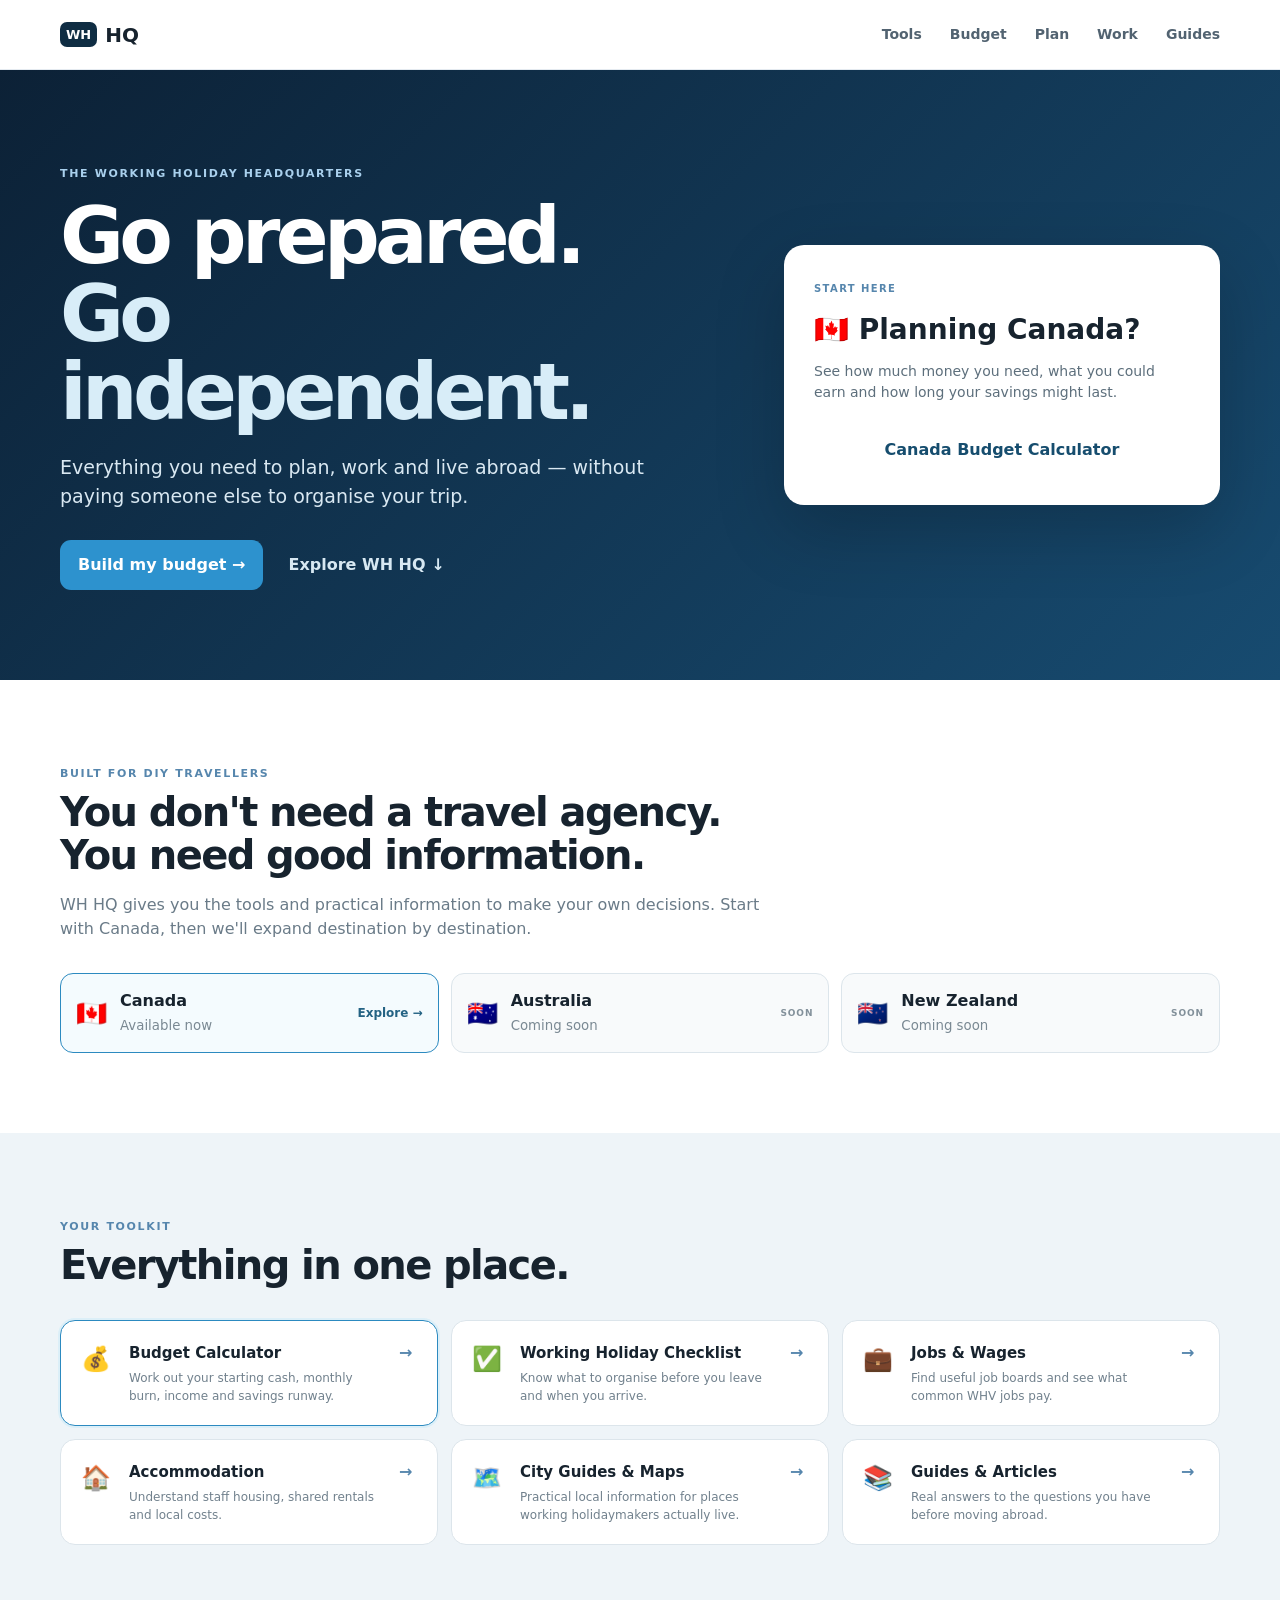
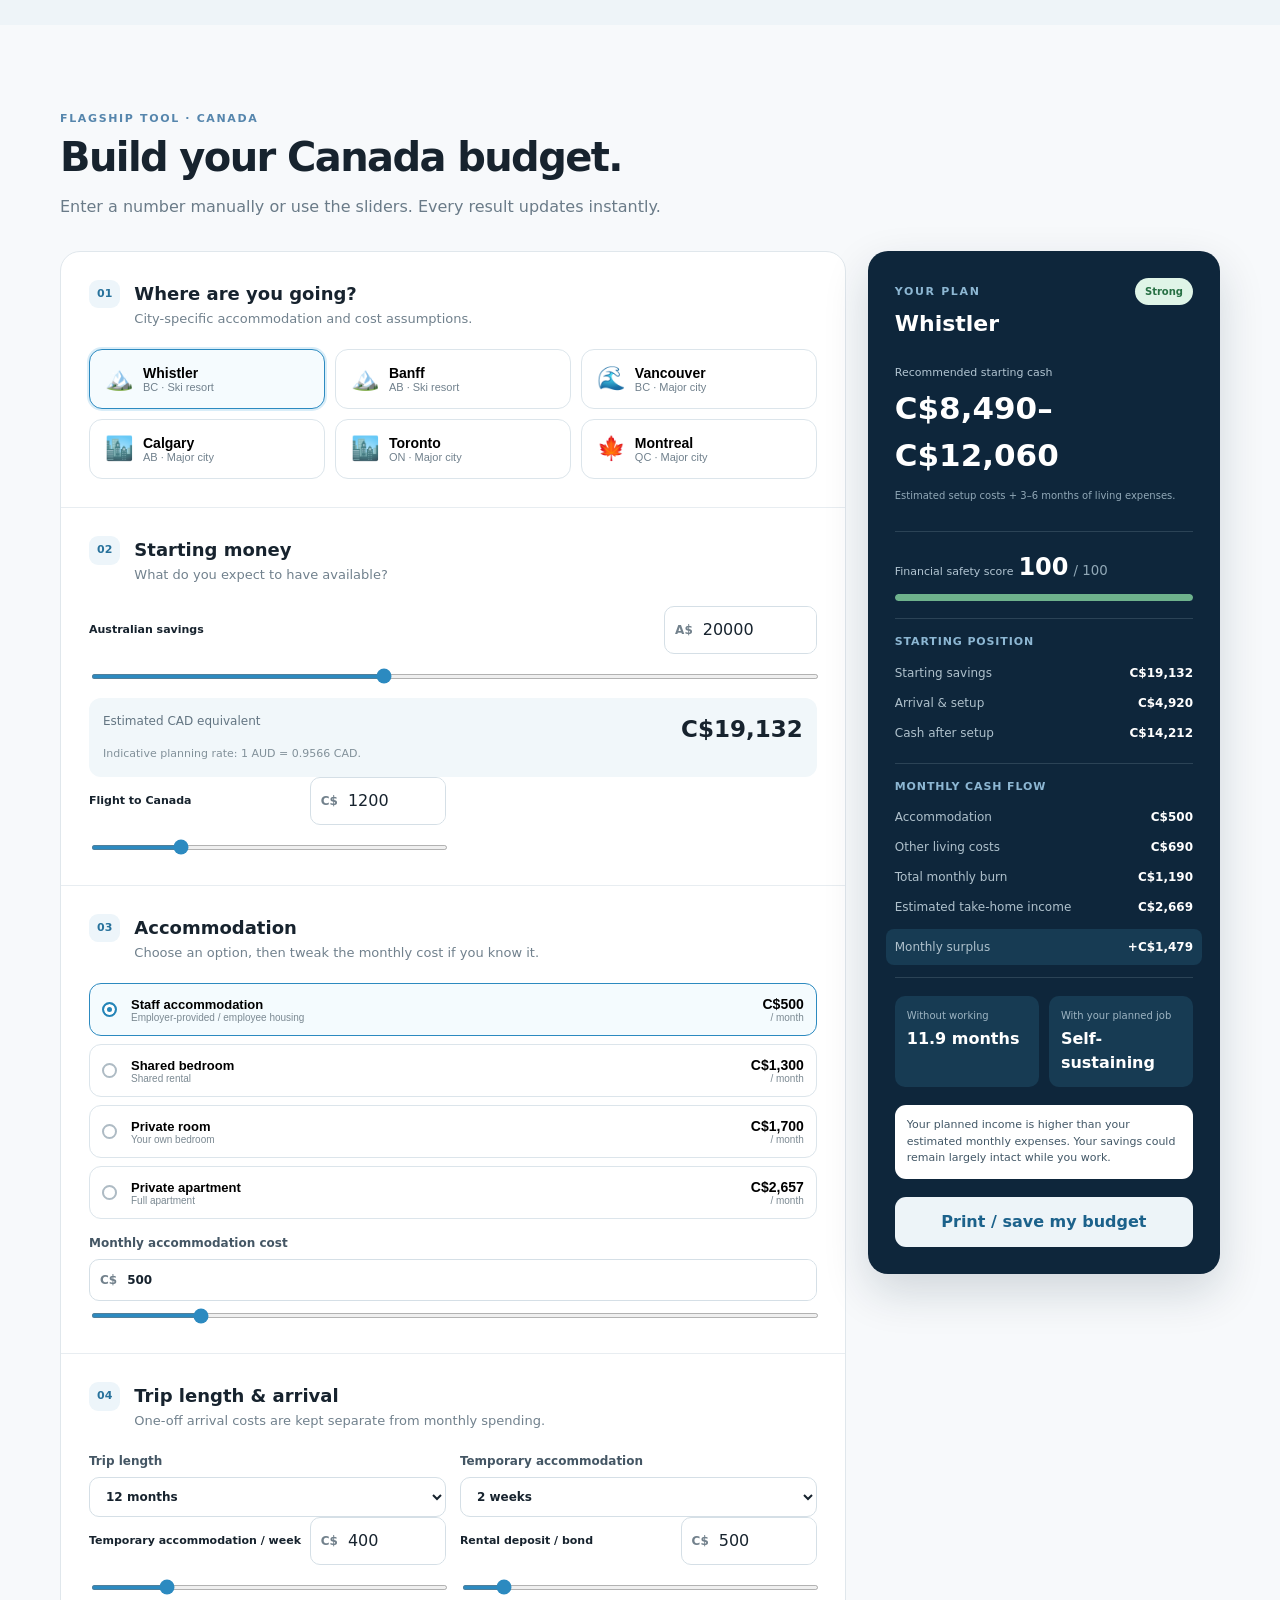
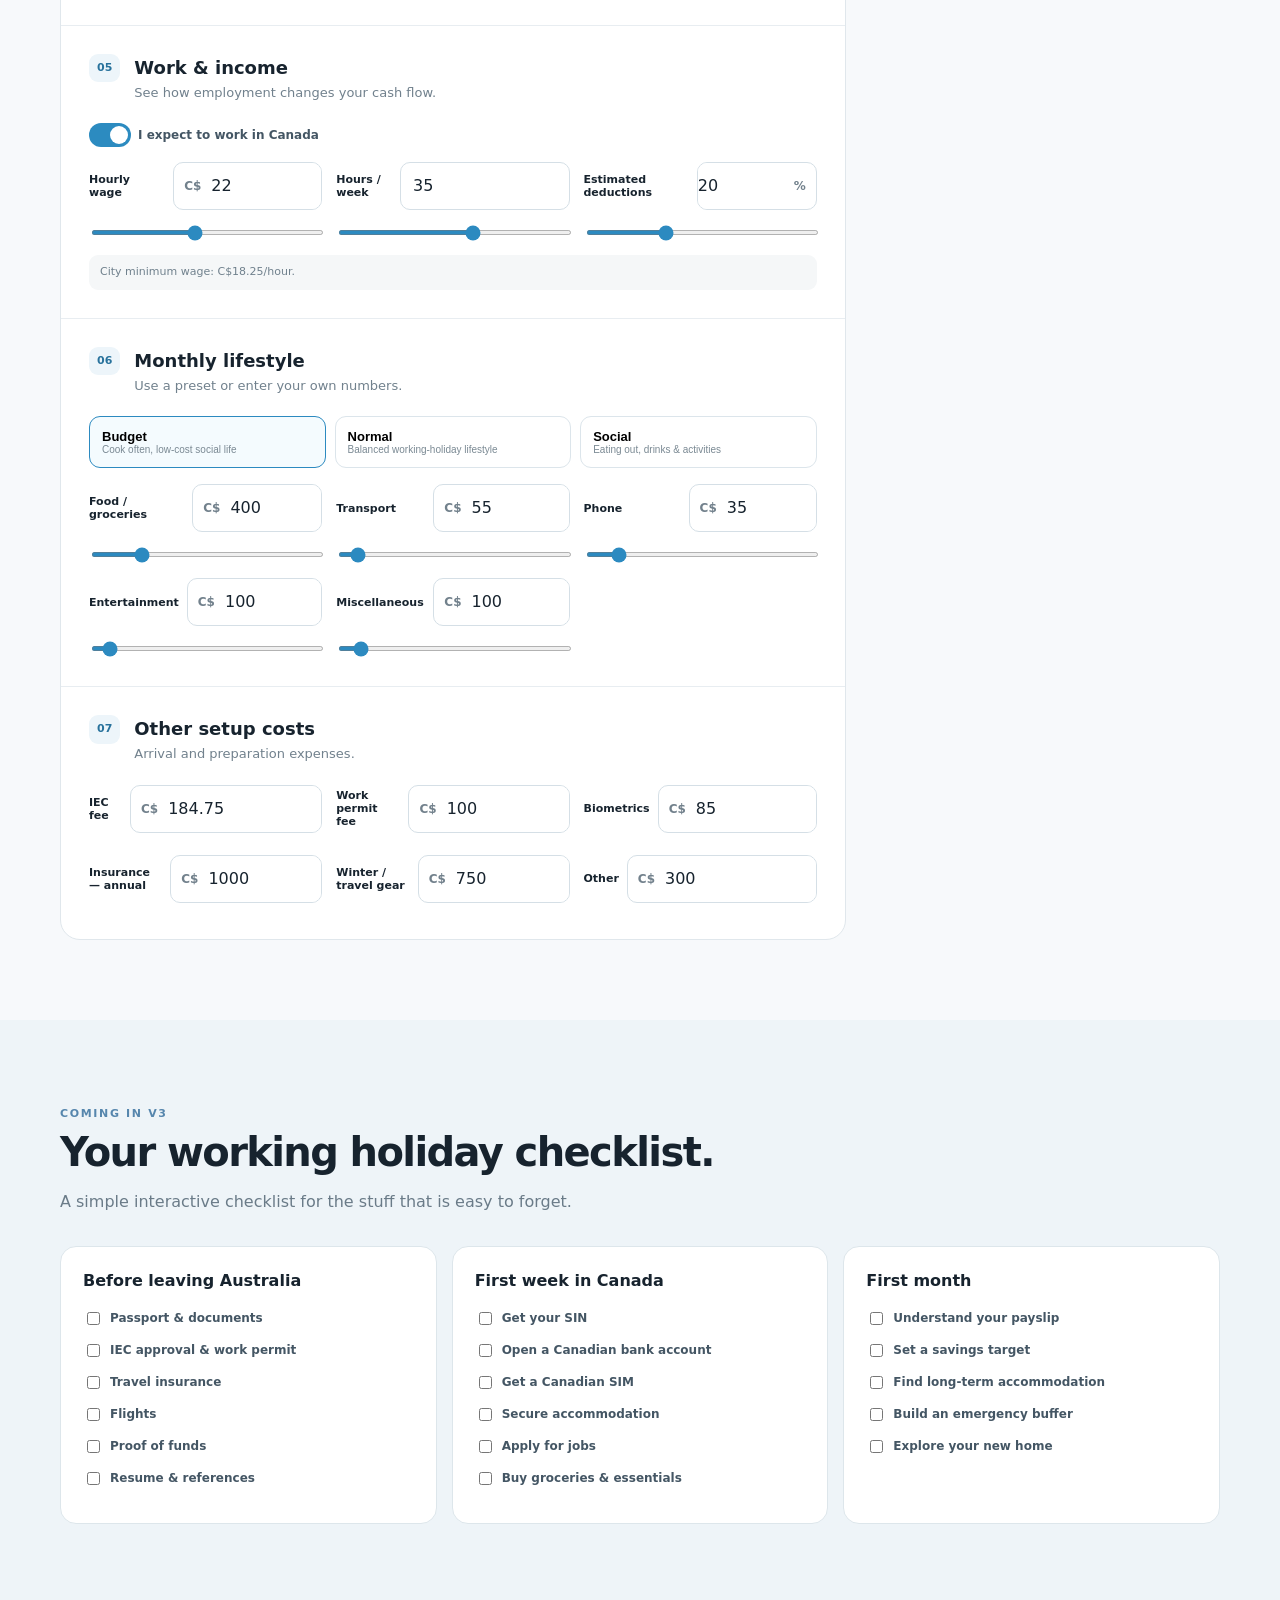
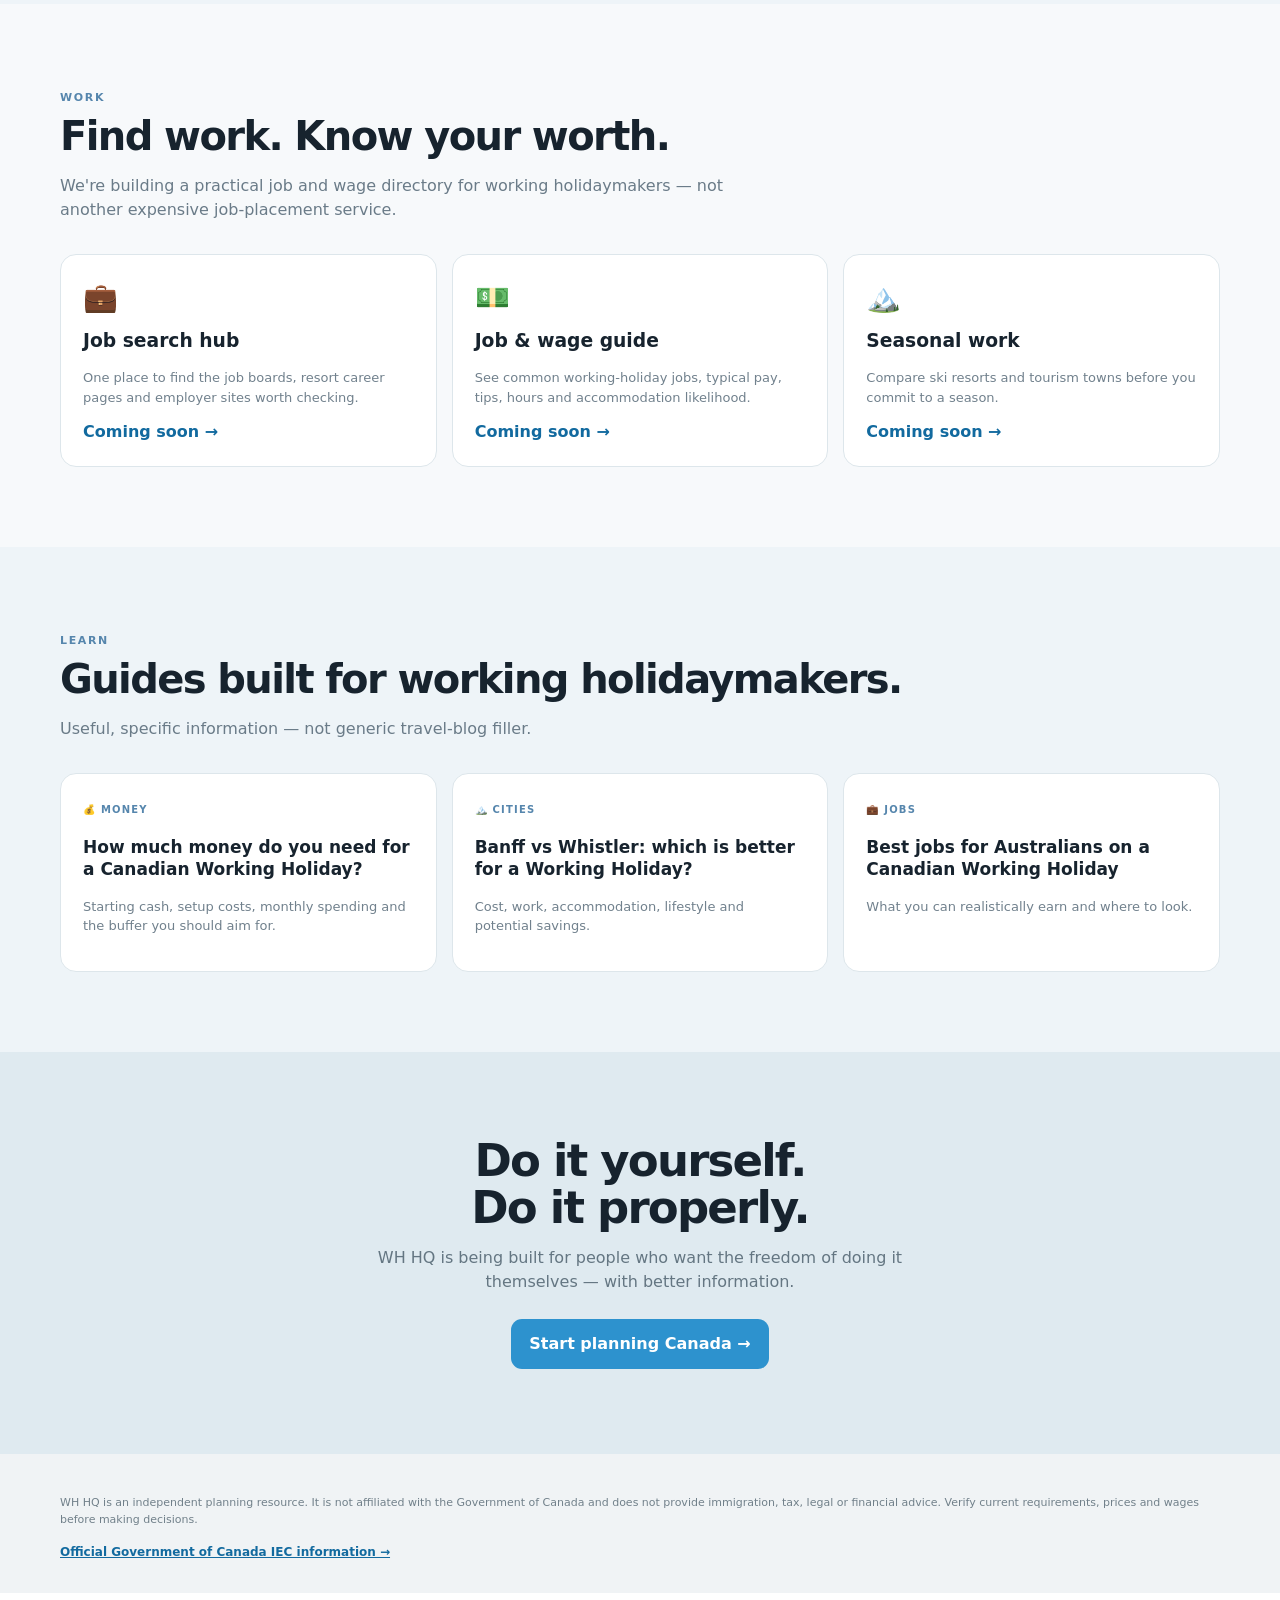
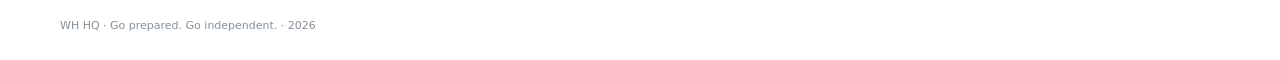
==== commit 53fcc2bb: "Add files via upload V3" ====
--- a/index.html
+++ b/index.html
@@ -1,29 +1,38 @@
 <!doctype html><html lang="en"><head>
 <meta charset="utf-8"><meta name="viewport" content="width=device-width,initial-scale=1">
-<title>Canada Working Holiday Budget Calculator | WH Budget</title>
-<meta name="description" content="Estimate how much money you need for a Canadian Working Holiday. Compare cities, accommodation, income, expenses and savings runway.">
+<title>WH HQ — Go prepared. Go independent.</title>
+<meta name="description" content="WH HQ helps working holidaymakers plan money, work, accommodation and travel independently. Start with Canada.">
 <link rel="stylesheet" href="styles.css"></head><body>
-<header class="site-header"><div class="wrap nav"><a class="brand" href="#">🇨🇦 WH Budget</a><nav><a href="#calculator">Calculator</a><a href="#compare">Compare cities</a><a href="#why">How it works</a></nav></div></header>
-<main>
-<section class="hero"><div class="wrap hero-grid"><div><span class="eyebrow">CANADA WORKING HOLIDAY · 2026</span><h1>How much money do you <em>really</em> need?</h1><p>Build a personalised Canada Working Holiday budget in minutes. Convert your Australian savings, estimate living costs and see how long your money could last.</p><a class="button primary" href="#calculator">Calculate my budget ↓</a><p class="hero-note">Planning tool only. Costs vary by city, accommodation and lifestyle.</p></div>
-<div class="hero-stat"><span>Official IEC proof-of-funds minimum</span><strong>C$2,500</strong><p>Plus enough money for a return ticket. This is an immigration requirement — not a recommended working-holiday budget.</p><a href="https://www.canada.ca/en/immigration-refugees-citizenship/services/work-canada/iec/prepare-arrival.html" target="_blank">Verify official IEC requirements →</a></div></div></section>
-<section id="calculator" class="section"><div class="wrap"><div class="section-title"><span class="eyebrow">YOUR PLAN</span><h2>Build your Canada budget</h2><p>Start with your real numbers. The calculator fills sensible defaults where you don't know something yet.</p></div>
+<header class="site-header"><div class="wrap nav"><a class="brand" href="#top"><span class="brand-mark">WH</span> HQ</a><nav><a href="#tools">Tools</a><a href="#calculator">Budget</a><a href="#plan">Plan</a><a href="#work">Work</a><a href="#guides">Guides</a></nav></div></header>
+<main id="top">
+<section class="hero"><div class="wrap hero-grid"><div><span class="eyebrow">THE WORKING HOLIDAY HEADQUARTERS</span><h1>Go prepared.<br><em>Go independent.</em></h1><p>Everything you need to plan, work and live abroad — without paying someone else to organise your trip.</p><div class="hero-actions"><a class="button primary" href="#calculator">Build my budget →</a><a class="text-link" href="#tools">Explore WH HQ ↓</a></div></div><div class="hero-card"><span class="card-kicker">START HERE</span><h2>🇨🇦 Planning Canada?</h2><p>See how much money you need, what you could earn and how long your savings might last.</p><a class="button light" href="#calculator">Canada Budget Calculator</a></div></div></section>
+<section class="section intro"><div class="wrap"><div class="section-title"><span class="eyebrow">BUILT FOR DIY TRAVELLERS</span><h2>You don't need a travel agency.<br>You need good information.</h2><p>WH HQ gives you the tools and practical information to make your own decisions. Start with Canada, then we'll expand destination by destination.</p></div><div class="destination-grid"><div class="destination active"><span>🇨🇦</span><div><b>Canada</b><small>Available now</small></div><a href="#calculator">Explore →</a></div><div class="destination"><span>🇦🇺</span><div><b>Australia</b><small>Coming soon</small></div><span class="soon">SOON</span></div><div class="destination"><span>🇳🇿</span><div><b>New Zealand</b><small>Coming soon</small></div><span class="soon">SOON</span></div></div></div></section>
+<section id="tools" class="section alt"><div class="wrap"><div class="section-title"><span class="eyebrow">YOUR TOOLKIT</span><h2>Everything in one place.</h2></div><div class="tool-grid">
+<a class="tool-card featured" href="#calculator"><span>💰</span><div><b>Budget Calculator</b><p>Work out your starting cash, monthly burn, income and savings runway.</p></div><strong>→</strong></a>
+<a class="tool-card" href="#plan"><span>✅</span><div><b>Working Holiday Checklist</b><p>Know what to organise before you leave and when you arrive.</p></div><strong>→</strong></a>
+<a class="tool-card" href="#work"><span>💼</span><div><b>Jobs & Wages</b><p>Find useful job boards and see what common WHV jobs pay.</p></div><strong>→</strong></a>
+<a class="tool-card" href="#guides"><span>🏠</span><div><b>Accommodation</b><p>Understand staff housing, shared rentals and local costs.</p></div><strong>→</strong></a>
+<a class="tool-card" href="#guides"><span>🗺️</span><div><b>City Guides & Maps</b><p>Practical local information for places working holidaymakers actually live.</p></div><strong>→</strong></a>
+<a class="tool-card" href="#guides"><span>📚</span><div><b>Guides & Articles</b><p>Real answers to the questions you have before moving abroad.</p></div><strong>→</strong></a>
+</div></div></section>
+<section id="calculator" class="section"><div class="wrap"><div class="section-title"><span class="eyebrow">FLAGSHIP TOOL · CANADA</span><h2>Build your Canada budget.</h2><p>Enter a number manually or use the sliders. Every result updates instantly.</p></div>
 <div class="calculator-layout"><div class="form-panel">
-<div class="step"><div class="step-head"><span>01</span><div><h3>Where are you going?</h3><p>We'll use city-specific cost assumptions.</p></div></div><div class="city-grid">
-<button class="city-card" data-city="whistler"><span>🏔️</span><b>Whistler</b><small>BC · Ski resort</small></button><button class="city-card" data-city="banff"><span>🏔️</span><b>Banff</b><small>AB · Ski resort</small></button><button class="city-card" data-city="vancouver"><span>🌊</span><b>Vancouver</b><small>BC · Major city</small></button><button class="city-card" data-city="calgary"><span>🏙️</span><b>Calgary</b><small>AB · Major city</small></button><button class="city-card" data-city="toronto"><span>🏙️</span><b>Toronto</b><small>ON · Major city</small></button><button class="city-card" data-city="montreal"><span>🍁</span><b>Montreal</b><small>QC · Major city</small></button></div></div>
-<div class="step"><div class="step-head"><span>02</span><div><h3>Your starting money</h3><p>Enter the amount you expect to have available for Canada.</p></div></div><div class="field-grid two"><label>Australian savings<div class="input-prefix"><span>A$</span><input id="savingsAud" type="number" min="0" step="100" value="20000"></div></label><label>Flight to Canada<div class="input-prefix"><span>C$</span><input id="flight" type="number" min="0" step="50" value="1200"></div></label></div><div class="conversion"><span>Estimated CAD equivalent</span><strong id="savingsCad">C$19,132</strong><small>Using an indicative rate of 1 AUD = 0.9566 CAD.</small></div></div>
-<div class="step"><div class="step-head"><span>03</span><div><h3>Accommodation</h3><p>This is usually the biggest variable in your budget.</p></div></div><div id="accommodationOptions" class="option-list"></div></div>
-<div class="step"><div class="step-head"><span>04</span><div><h3>How long are you staying?</h3><p>We'll separate one-off arrival costs from ongoing monthly costs.</p></div></div><div class="field-grid two"><label>Trip length<select id="months"><option value="3">3 months</option><option value="6">6 months</option><option value="9">9 months</option><option value="12" selected>12 months</option><option value="18">18 months</option><option value="24">24 months</option></select></label><label>Temporary accommodation<select id="temporaryWeeks"><option value="0">None</option><option value="1">1 week</option><option value="2" selected>2 weeks</option><option value="3">3 weeks</option><option value="4">4 weeks</option></select></label></div><div class="field-grid two"><label>Temporary accommodation / week<div class="input-prefix"><span>C$</span><input id="temporaryRate" type="number" min="0" step="25" value="400"></div></label><label>Rental deposit / bond<div class="input-prefix"><span>C$</span><input id="deposit" type="number" min="0" step="50" value="500"></div></label></div></div>
-<div class="step"><div class="step-head"><span>05</span><div><h3>Work & income</h3><p>See what employment could do to your monthly cash flow.</p></div></div><label class="toggle"><input id="working" type="checkbox" checked><span class="switch"></span><b>I expect to work in Canada</b></label><div id="workFields"><div class="field-grid three"><label>Hourly wage<div class="input-prefix"><span>C$</span><input id="wage" type="number" min="0" step=".25" value="22"></div></label><label>Hours / week<input id="hours" type="number" min="0" max="80" value="35"></label><label>Estimated deductions<div class="input-suffix"><input id="tax" type="number" min="0" max="60" value="20"><span>%</span></div></label></div><div class="hint" id="wageHint"></div></div></div>
-<div class="step"><div class="step-head"><span>06</span><div><h3>Lifestyle</h3><p>Choose a starting point, then edit individual costs if you know them.</p></div></div><div class="lifestyle-grid"><button class="lifestyle selected" data-life="budget"><b>Budget</b><span>Cook often, low-cost social life</span></button><button class="lifestyle" data-life="normal"><b>Normal</b><span>Balanced working-holiday lifestyle</span></button><button class="lifestyle" data-life="social"><b>Social</b><span>Eating out, drinks & activities</span></button></div><div class="field-grid three"><label>Food / groceries<div class="input-prefix"><span>C$</span><input id="food" type="number" min="0" step="25" value="400"></div></label><label>Transport<div class="input-prefix"><span>C$</span><input id="transport" type="number" min="0" step="5" value="55"></div></label><label>Phone<div class="input-prefix"><span>C$</span><input id="phone" type="number" min="0" step="5" value="35"></div></label><label>Entertainment<div class="input-prefix"><span>C$</span><input id="entertainment" type="number" min="0" step="25" value="100"></div></label><label>Miscellaneous<div class="input-prefix"><span>C$</span><input id="misc" type="number" min="0" step="25" value="100"></div></label></div></div>
-<div class="step"><div class="step-head"><span>07</span><div><h3>Other setup costs</h3><p>These happen before your normal monthly budget kicks in.</p></div></div><div class="field-grid three"><label>IEC fee<div class="input-prefix"><span>C$</span><input id="visa" type="number" value="184.75"></div></label><label>Work permit fee<div class="input-prefix"><span>C$</span><input id="workPermit" type="number" value="100"></div></label><label>Biometrics<div class="input-prefix"><span>C$</span><input id="biometrics" type="number" value="85"></div></label><label>Insurance — annual<div class="input-prefix"><span>C$</span><input id="insurance" type="number" value="1000"></div></label><label>Winter / travel gear<div class="input-prefix"><span>C$</span><input id="gear" type="number" value="750"></div></label><label>Other<div class="input-prefix"><span>C$</span><input id="otherSetup" type="number" value="300"></div></label></div></div>
+<div class="step"><div class="step-head"><span>01</span><div><h3>Where are you going?</h3><p>City-specific accommodation and cost assumptions.</p></div></div><div class="city-grid">
+<button class="city-card selected" data-city="whistler"><span>🏔️</span><b>Whistler</b><small>BC · Ski resort</small></button><button class="city-card" data-city="banff"><span>🏔️</span><b>Banff</b><small>AB · Ski resort</small></button><button class="city-card" data-city="vancouver"><span>🌊</span><b>Vancouver</b><small>BC · Major city</small></button><button class="city-card" data-city="calgary"><span>🏙️</span><b>Calgary</b><small>AB · Major city</small></button><button class="city-card" data-city="toronto"><span>🏙️</span><b>Toronto</b><small>ON · Major city</small></button><button class="city-card" data-city="montreal"><span>🍁</span><b>Montreal</b><small>QC · Major city</small></button></div></div>
+<div class="step"><div class="step-head"><span>02</span><div><h3>Starting money</h3><p>What do you expect to have available?</p></div></div><div class="control-block"><div class="control-label"><b>Australian savings</b><div class="input-prefix"><span>A$</span><input id="savingsAud" type="number" min="0" max="100000" step="100" value="20000"></div></div><input class="range" id="savingsRange" type="range" min="0" max="50000" step="100" value="20000"></div><div class="conversion"><span>Estimated CAD equivalent</span><strong id="savingsCad">C$19,132</strong><small>Indicative planning rate: 1 AUD = 0.9566 CAD.</small></div>
+<div class="control-grid two"><div class="control-block"><div class="control-label"><b>Flight to Canada</b><div class="input-prefix"><span>C$</span><input id="flight" type="number" min="0" max="5000" step="50" value="1200"></div></div><input class="range" id="flightRange" type="range" min="0" max="5000" step="50" value="1200"></div></div></div>
+<div class="step"><div class="step-head"><span>03</span><div><h3>Accommodation</h3><p>Choose an option, then tweak the monthly cost if you know it.</p></div></div><div id="accommodationOptions" class="option-list"></div><div class="custom-cost"><label>Monthly accommodation cost<div class="input-prefix"><span>C$</span><input id="rent" type="number" min="0" max="10000" step="25" value="500"></div></label><input class="range" id="rentRange" type="range" min="0" max="3500" step="25" value="500"></div></div>
+<div class="step"><div class="step-head"><span>04</span><div><h3>Trip length & arrival</h3><p>One-off arrival costs are kept separate from monthly spending.</p></div></div><div class="control-grid two"><label>Trip length<select id="months"><option value="3">3 months</option><option value="6">6 months</option><option value="9">9 months</option><option value="12" selected>12 months</option><option value="18">18 months</option><option value="24">24 months</option></select></label><label>Temporary accommodation<select id="temporaryWeeks"><option value="0">None</option><option value="1">1 week</option><option value="2" selected>2 weeks</option><option value="3">3 weeks</option><option value="4">4 weeks</option></select></label></div><div class="control-grid two"><div class="control-block"><div class="control-label"><b>Temporary accommodation / week</b><div class="input-prefix"><span>C$</span><input id="temporaryRate" type="number" min="0" max="2000" step="25" value="400"></div></div><input class="range" id="temporaryRateRange" type="range" min="0" max="2000" step="25" value="400"></div><div class="control-block"><div class="control-label"><b>Rental deposit / bond</b><div class="input-prefix"><span>C$</span><input id="deposit" type="number" min="0" max="5000" step="50" value="500"></div></div><input class="range" id="depositRange" type="range" min="0" max="5000" step="50" value="500"></div></div></div>
+<div class="step"><div class="step-head"><span>05</span><div><h3>Work & income</h3><p>See how employment changes your cash flow.</p></div></div><label class="toggle"><input id="working" type="checkbox" checked><span class="switch"></span><b>I expect to work in Canada</b></label><div id="workFields"><div class="control-grid three"><div class="control-block"><div class="control-label"><b>Hourly wage</b><div class="input-prefix"><span>C$</span><input id="wage" type="number" min="0" max="100" step=".25" value="22"></div></div><input class="range" id="wageRange" type="range" min="0" max="50" step=".25" value="22"></div><div class="control-block"><div class="control-label"><b>Hours / week</b><input id="hours" type="number" min="0" max="80" step="1" value="35"></div><input class="range" id="hoursRange" type="range" min="0" max="60" step="1" value="35"></div><div class="control-block"><div class="control-label"><b>Estimated deductions</b><div class="input-suffix"><input id="tax" type="number" min="0" max="60" step="1" value="20"><span>%</span></div></div><input class="range" id="taxRange" type="range" min="0" max="60" step="1" value="20"></div></div><div class="hint" id="wageHint"></div></div></div>
+<div class="step"><div class="step-head"><span>06</span><div><h3>Monthly lifestyle</h3><p>Use a preset or enter your own numbers.</p></div></div><div class="lifestyle-grid"><button class="lifestyle selected" data-life="budget"><b>Budget</b><span>Cook often, low-cost social life</span></button><button class="lifestyle" data-life="normal"><b>Normal</b><span>Balanced working-holiday lifestyle</span></button><button class="lifestyle" data-life="social"><b>Social</b><span>Eating out, drinks & activities</span></button></div><div class="control-grid three"><div class="control-block"><div class="control-label"><b>Food / groceries</b><div class="input-prefix"><span>C$</span><input id="food" type="number" min="0" max="3000" step="25" value="400"></div></div><input class="range" id="foodRange" type="range" min="0" max="2000" step="25" value="400"></div><div class="control-block"><div class="control-label"><b>Transport</b><div class="input-prefix"><span>C$</span><input id="transport" type="number" min="0" max="2000" step="5" value="55"></div></div><input class="range" id="transportRange" type="range" min="0" max="1000" step="5" value="55"></div><div class="control-block"><div class="control-label"><b>Phone</b><div class="input-prefix"><span>C$</span><input id="phone" type="number" min="0" max="500" step="5" value="35"></div></div><input class="range" id="phoneRange" type="range" min="0" max="300" step="5" value="35"></div><div class="control-block"><div class="control-label"><b>Entertainment</b><div class="input-prefix"><span>C$</span><input id="entertainment" type="number" min="0" max="3000" step="25" value="100"></div></div><input class="range" id="entertainmentRange" type="range" min="0" max="2000" step="25" value="100"></div><div class="control-block"><div class="control-label"><b>Miscellaneous</b><div class="input-prefix"><span>C$</span><input id="misc" type="number" min="0" max="2000" step="25" value="100"></div></div><input class="range" id="miscRange" type="range" min="0" max="1500" step="25" value="100"></div></div></div>
+<div class="step"><div class="step-head"><span>07</span><div><h3>Other setup costs</h3><p>Arrival and preparation expenses.</p></div></div><div class="control-grid three"><div class="control-block"><div class="control-label"><b>IEC fee</b><div class="input-prefix"><span>C$</span><input id="visa" type="number" value="184.75"></div></div></div><div class="control-block"><div class="control-label"><b>Work permit fee</b><div class="input-prefix"><span>C$</span><input id="workPermit" type="number" value="100"></div></div></div><div class="control-block"><div class="control-label"><b>Biometrics</b><div class="input-prefix"><span>C$</span><input id="biometrics" type="number" value="85"></div></div></div><div class="control-block"><div class="control-label"><b>Insurance — annual</b><div class="input-prefix"><span>C$</span><input id="insurance" type="number" value="1000"></div></div></div><div class="control-block"><div class="control-label"><b>Winter / travel gear</b><div class="input-prefix"><span>C$</span><input id="gear" type="number" value="750"></div></div></div><div class="control-block"><div class="control-label"><b>Other</b><div class="input-prefix"><span>C$</span><input id="otherSetup" type="number" value="300"></div></div></div></div></div>
 </div>
-<aside class="results-panel"><div class="results-inner"><div class="result-heading"><div><span class="eyebrow">YOUR ESTIMATE</span><h3 id="resultCity">Whistler</h3></div><div id="status" class="status">Calculating</div></div>
-<div class="big-result"><span>Recommended starting cash</span><strong id="recommended">—</strong><small>Setup costs + 3–6 months of estimated living expenses.</small></div>
-<div class="results-section"><h4>Starting position</h4><div class="result-row"><span>Starting savings</span><b id="rSavings">—</b></div><div class="result-row"><span>One-off setup costs</span><b id="rSetup">—</b></div><div class="result-row"><span>Cash after setup</span><b id="rCash">—</b></div></div>
-<div class="results-section"><h4>Monthly cash flow</h4><div class="result-row"><span>Accommodation</span><b id="rRent">—</b></div><div class="result-row"><span>Other living costs</span><b id="rOther">—</b></div><div class="result-row"><span>Total monthly burn</span><b id="rBurn">—</b></div><div class="result-row"><span>Estimated take-home income</span><b id="rIncome">—</b></div><div class="result-row highlight"><span>Monthly surplus</span><b id="rSurplus">—</b></div></div>
-<div class="runway"><div><span>Without working</span><strong id="rNoWork">—</strong></div><div><span>With your planned job</span><strong id="rWithWork">—</strong></div></div><div class="callout" id="callout">—</div><button class="button secondary full" onclick="window.print()">Print / save my budget</button></div></aside></div></div></section>
-<section id="compare" class="section alt"><div class="wrap"><div class="section-title"><span class="eyebrow">CITY COMPARISON</span><h2>Where does your money go furthest?</h2><p>These use staff-housing planning assumptions. Accommodation availability varies.</p></div><div class="comparison" id="comparison"></div></div></section>
-<section id="why" class="section"><div class="wrap two-col"><div><span class="eyebrow">WHY THIS MATTERS</span><h2>The official minimum isn't the same as a comfortable budget.</h2><p>Canada's IEC program requires eligible participants to demonstrate at least C$2,500 in funds, plus enough money for a return ticket. Your real budget depends on rent, work, food, transport and how quickly you find a job.</p><p>This calculator separates one-off arrival costs from normal monthly spending so you can see the difference between <strong>surviving</strong> and having enough breathing room to enjoy your trip.</p></div><div class="info-card"><h3>Data notes</h3><ul><li>Rent figures are planning estimates anchored to current 2026 asking-rent data and working-holiday accommodation evidence.</li><li>Staff accommodation varies substantially by employer and availability.</li><li>Wage estimates are illustrative; actual take-home pay depends on province, tax credits and circumstances.</li><li>Update assumptions before making major financial or travel decisions.</li></ul><a href="https://www.canada.ca/en/immigration-refugees-citizenship/services/work-canada/iec.html" target="_blank">Official Government of Canada IEC information →</a></div></div></section>
-<section class="sources"><div class="wrap"><h2>Sources & disclaimer</h2><p>Planning estimates last reviewed September 2026. This website is not affiliated with the Government of Canada and does not provide immigration, tax, legal or financial advice. Always verify current requirements, prices and wages before relying on an estimate.</p><div class="source-links"><a href="https://www.canada.ca/en/immigration-refugees-citizenship/services/work-canada/iec.html" target="_blank">Government of Canada — IEC</a><a href="https://www.canada.ca/en/immigration-refugees-citizenship/services/work-canada/iec/prepare-arrival.html" target="_blank">IEC — Prepare for arrival</a><a href="https://www.jobbank.gc.ca/trend-analysis" target="_blank">Government of Canada — Job Bank</a></div></div></section></main><footer><div class="wrap">© 2026 WH Budget · Built for Australian working holidaymakers.</div></footer>
-<script src="data.js"></script><script src="script.js"></script></body></html>
+<aside class="results-panel"><div class="results-inner"><div class="result-heading"><div><span class="eyebrow">YOUR PLAN</span><h3 id="resultCity">Whistler</h3></div><div id="status" class="status">Calculating</div></div><div class="big-result"><span>Recommended starting cash</span><strong id="recommended">—</strong><small>Estimated setup costs + 3–6 months of living expenses.</small></div><div class="safety"><div><span>Financial safety score</span><strong id="score">—</strong><small>/ 100</small></div><div class="score-bar"><i id="scoreBar"></i></div></div>
+<div class="results-section"><h4>Starting position</h4><div class="result-row"><span>Starting savings</span><b id="rSavings">—</b></div><div class="result-row"><span>Arrival & setup</span><b id="rSetup">—</b></div><div class="result-row"><span>Cash after setup</span><b id="rCash">—</b></div></div><div class="results-section"><h4>Monthly cash flow</h4><div class="result-row"><span>Accommodation</span><b id="rRent">—</b></div><div class="result-row"><span>Other living costs</span><b id="rOther">—</b></div><div class="result-row"><span>Total monthly burn</span><b id="rBurn">—</b></div><div class="result-row"><span>Estimated take-home income</span><b id="rIncome">—</b></div><div class="result-row highlight"><span>Monthly surplus</span><b id="rSurplus">—</b></div></div><div class="runway"><div><span>Without working</span><strong id="rNoWork">—</strong></div><div><span>With your planned job</span><strong id="rWithWork">—</strong></div></div><div class="callout" id="callout">—</div><button class="button secondary full" id="printBtn">Print / save my budget</button></div></aside></div></div></section>
+<section class="section alt" id="plan"><div class="wrap"><div class="section-title"><span class="eyebrow">COMING IN V3</span><h2>Your working holiday checklist.</h2><p>A simple interactive checklist for the stuff that is easy to forget.</p></div><div class="checklist"><div><h3>Before leaving Australia</h3><label><input type="checkbox"> Passport & documents</label><label><input type="checkbox"> IEC approval & work permit</label><label><input type="checkbox"> Travel insurance</label><label><input type="checkbox"> Flights</label><label><input type="checkbox"> Proof of funds</label><label><input type="checkbox"> Resume & references</label></div><div><h3>First week in Canada</h3><label><input type="checkbox"> Get your SIN</label><label><input type="checkbox"> Open a Canadian bank account</label><label><input type="checkbox"> Get a Canadian SIM</label><label><input type="checkbox"> Secure accommodation</label><label><input type="checkbox"> Apply for jobs</label><label><input type="checkbox"> Buy groceries & essentials</label></div><div><h3>First month</h3><label><input type="checkbox"> Understand your payslip</label><label><input type="checkbox"> Set a savings target</label><label><input type="checkbox"> Find long-term accommodation</label><label><input type="checkbox"> Build an emergency buffer</label><label><input type="checkbox"> Explore your new home</label></div></div></div></section>
+<section class="section" id="work"><div class="wrap"><div class="section-title"><span class="eyebrow">WORK</span><h2>Find work. Know your worth.</h2><p>We're building a practical job and wage directory for working holidaymakers — not another expensive job-placement service.</p></div><div class="work-grid"><div class="info-card"><span class="big-icon">💼</span><h3>Job search hub</h3><p>One place to find the job boards, resort career pages and employer sites worth checking.</p><a href="#guides">Coming soon →</a></div><div class="info-card"><span class="big-icon">💵</span><h3>Job & wage guide</h3><p>See common working-holiday jobs, typical pay, tips, hours and accommodation likelihood.</p><a href="#guides">Coming soon →</a></div><div class="info-card"><span class="big-icon">🏔️</span><h3>Seasonal work</h3><p>Compare ski resorts and tourism towns before you commit to a season.</p><a href="#guides">Coming soon →</a></div></div></div></section>
+<section class="section alt" id="guides"><div class="wrap"><div class="section-title"><span class="eyebrow">LEARN</span><h2>Guides built for working holidaymakers.</h2><p>Useful, specific information — not generic travel-blog filler.</p></div><div class="article-grid"><article><span>💰 MONEY</span><h3>How much money do you need for a Canadian Working Holiday?</h3><p>Starting cash, setup costs, monthly spending and the buffer you should aim for.</p></article><article><span>🏔️ CITIES</span><h3>Banff vs Whistler: which is better for a Working Holiday?</h3><p>Cost, work, accommodation, lifestyle and potential savings.</p></article><article><span>💼 JOBS</span><h3>Best jobs for Australians on a Canadian Working Holiday</h3><p>What you can realistically earn and where to look.</p></article></div></div></section>
+<section class="cta"><div class="wrap"><h2>Do it yourself.<br>Do it properly.</h2><p>WH HQ is being built for people who want the freedom of doing it themselves — with better information.</p><a class="button primary" href="#calculator">Start planning Canada →</a></div></section>
+<section class="sources"><div class="wrap"><p>WH HQ is an independent planning resource. It is not affiliated with the Government of Canada and does not provide immigration, tax, legal or financial advice. Verify current requirements, prices and wages before making decisions.</p><a href="https://www.canada.ca/en/immigration-refugees-citizenship/services/work-canada/iec.html" target="_blank">Official Government of Canada IEC information →</a></div></section>
+</main><footer><div class="wrap">WH HQ · Go prepared. Go independent. · 2026</div></footer>
+<script src="data.js"></script><script src="script.js"></script></body></html>
--- a/styles.css
+++ b/styles.css
@@ -1 +1 @@
-*{box-sizing:border-box}html{scroll-behavior:smooth}body{margin:0;font-family:Inter,ui-sans-serif,system-ui,-apple-system,BlinkMacSystemFont,"Segoe UI",sans-serif;color:#17202a;background:#f7f9fb;line-height:1.55}.wrap{width:min(1120px,92%);margin:auto}.site-header{background:#fff;border-bottom:1px solid #e8edf2;position:sticky;top:0;z-index:10}.nav{height:68px;display:flex;align-items:center;justify-content:space-between}.brand{font-weight:800;color:#14202b;text-decoration:none;font-size:18px}.nav-link{color:#425466;text-decoration:none;font-weight:600}.hero{background:linear-gradient(135deg,#0b1f33,#173b5f);color:#fff;padding:80px 0}.hero-grid{display:grid;grid-template-columns:1.25fr .75fr;gap:50px;align-items:center}.eyebrow{font-size:12px;letter-spacing:.14em;font-weight:800;color:#5d8db7}.hero .eyebrow{color:#9cc9ee}.hero h1{font-size:clamp(42px,6vw,70px);line-height:1.03;letter-spacing:-.045em;margin:12px 0 22px;max-width:760px}.hero-copy{font-size:19px;color:#d8e5ef;max-width:700px;margin-bottom:30px}.hero-card{background:#fff;color:#17202a;border-radius:22px;padding:30px;box-shadow:0 20px 60px rgba(0,0,0,.2)}.mini-label{font-size:13px;color:#667788;font-weight:700}.big-number{font-size:46px;font-weight:850;letter-spacing:-.04em;margin:6px 0}.hero-card p{color:#536474}.hero-card a,.tip-card a,.sources a{color:#1268a5;font-weight:700}.button{display:inline-block;border:0;border-radius:11px;padding:13px 18px;font-weight:800;text-decoration:none;cursor:pointer;font-size:15px}.primary{background:#1f83c6;color:#fff}.full{width:100%;margin-top:20px}.section{padding:76px 0}.alt{background:#eef4f8}.section-heading{margin-bottom:30px}.section h2{font-size:38px;line-height:1.1;letter-spacing:-.03em;margin:7px 0 10px}.calculator-grid{display:grid;grid-template-columns:1.4fr .75fr;gap:24px;align-items:start}.panel{background:#fff;border:1px solid #e2e8ee;border-radius:20px;padding:28px;box-shadow:0 10px 35px rgba(21,43,61,.05)}.inputs h3{font-size:17px;margin:26px 0 14px}.inputs h3:first-child{margin-top:0}.field-grid{display:grid;grid-template-columns:repeat(2,1fr);gap:15px;margin-bottom:15px}.field-grid.three{grid-template-columns:repeat(3,1fr)}label{display:flex;flex-direction:column;gap:7px;font-size:13px;font-weight:750;color:#3e5060}input,select{width:100%;border:1px solid #d7e0e7;border-radius:10px;padding:11px 12px;font:inherit;color:#17202a;background:#fff}input:focus,select:focus{outline:3px solid #d8ecfa;border-color:#3b91c9}.muted{color:#71808e;font-size:14px}.check{flex-direction:row;align-items:center;margin-top:16px}.check input{width:auto}.results{position:sticky;top:88px}.result-top{display:flex;justify-content:space-between;align-items:center}.status{padding:6px 10px;border-radius:999px;font-size:12px;font-weight:800}.status.good{background:#e5f6ec;color:#1b7041}.status.warn{background:#fff3d7;color:#8a5b00}.status.bad{background:#fde7e7;color:#9d2929}.hero-result{padding:25px 0;border-bottom:1px solid #e5e9ed;margin-bottom:8px}.hero-result span{display:block;color:#6b7b88;font-size:13px}.hero-result strong{display:block;font-size:42px;letter-spacing:-.04em}.stat-list>div{display:flex;justify-content:space-between;gap:20px;padding:12px 0;border-bottom:1px solid #edf0f2;font-size:14px}.stat-list span{color:#61717e}.stat-list strong{white-space:nowrap}.score-box{margin-top:20px;background:#f0f7fb;border-radius:14px;padding:17px}.score-box span,.score-box small{display:block;color:#627481}.score-box strong{display:block;font-size:22px;margin:3px 0}.two-col{display:grid;grid-template-columns:1fr 1fr;gap:50px;align-items:center}.tip-card{background:#fff;border:1px solid #dce7ee;border-radius:18px;padding:26px}.tip-card h3{margin-top:0}.feature-grid{display:grid;grid-template-columns:repeat(3,1fr);gap:16px}.feature-grid article{background:#fff;border:1px solid #e1e7eb;border-radius:16px;padding:22px}.feature-grid span{font-size:12px;font-weight:800;color:#5d8db7}.feature-grid h3{margin:7px 0}.feature-grid p{margin:0;color:#657581;font-size:14px}.sources{background:#f0f3f5;padding:45px 0}.sources h2{font-size:25px}.sources p,.sources li{font-size:14px;color:#657581}.sources li{margin:7px 0}footer{padding:25px 0;color:#7a8893;font-size:12px;background:#fff}@media(max-width:850px){.hero-grid,.calculator-grid,.two-col{grid-template-columns:1fr}.results{position:static}.field-grid,.field-grid.three,.feature-grid{grid-template-columns:1fr 1fr}.hero{padding:55px 0}.hero h1{font-size:48px}}@media(max-width:520px){.field-grid,.field-grid.three,.feature-grid{grid-template-columns:1fr}.section{padding:55px 0}.panel{padding:20px}.hero-card{padding:22px}}
+*{box-sizing:border-box}html{scroll-behavior:smooth}body{margin:0;font-family:Inter,ui-sans-serif,system-ui,-apple-system,BlinkMacSystemFont,"Segoe UI",sans-serif;color:#17232e;background:#f7f9fb;line-height:1.5}.wrap{width:min(1160px,92%);margin:auto}.site-header{height:70px;background:#fff;border-bottom:1px solid #e4eaf0;position:sticky;top:0;z-index:20}.nav{height:100%;display:flex;align-items:center;justify-content:space-between}.brand{font-size:20px;font-weight:900;text-decoration:none;color:#17232e;display:flex;align-items:center;gap:8px}.brand-mark{background:#0f2d43;color:#fff;border-radius:7px;padding:3px 6px;font-size:13px}.nav nav{display:flex;gap:28px}.nav nav a{color:#526371;text-decoration:none;font-size:14px;font-weight:750}.hero{padding:90px 0;background:linear-gradient(135deg,#0c2136,#174b70);color:#fff}.hero-grid{display:grid;grid-template-columns:1.2fr .8fr;gap:70px;align-items:center}.eyebrow{font-size:11px;letter-spacing:.15em;font-weight:900;color:#5686ad}.hero .eyebrow{color:#a9d0ed}.hero h1{font-size:clamp(48px,7vw,78px);line-height:1;letter-spacing:-.06em;margin:13px 0 22px}.hero h1 em{font-style:normal;color:#d8edf8}.hero p{font-size:19px;color:#d9e8f2;max-width:700px}.hero-actions{display:flex;align-items:center;gap:25px;margin-top:30px}.button{border:0;border-radius:11px;padding:13px 18px;font:inherit;font-weight:850;text-decoration:none;cursor:pointer;display:inline-block}.primary{background:#2d92ce;color:#fff}.light{background:#fff;color:#164d6e;width:100%;text-align:center}.secondary{background:#edf4f8;color:#1c628b}.text-link{color:#d7e8f2;font-weight:800;text-decoration:none}.hero-card{background:#fff;color:#17232e;border-radius:20px;padding:30px;box-shadow:0 25px 70px rgba(0,0,0,.2)}.card-kicker{font-size:10px;font-weight:900;letter-spacing:.14em;color:#5686ad}.hero-card h2{font-size:28px;margin:10px 0}.hero-card p{font-size:14px;color:#5d6f7c;margin:8px 0 22px}.section{padding:80px 0}.alt{background:#eef4f8}.section-title{margin-bottom:32px}.section-title h2{font-size:40px;line-height:1.08;letter-spacing:-.04em;margin:7px 0 10px}.section-title p{color:#6a7b88;max-width:720px}.intro{background:#fff}.destination-grid{display:grid;grid-template-columns:repeat(3,1fr);gap:12px}.destination{display:flex;align-items:center;gap:13px;border:1px solid #dce5eb;border-radius:13px;padding:15px;background:#f8fafb}.destination>span:first-child{font-size:25px}.destination div{flex:1}.destination b{display:block}.destination small{color:#7a8993}.destination.active{border-color:#2c8ac0;background:#f4fbfe}.destination a{color:#246384;font-weight:850;font-size:12px;text-decoration:none}.soon{font-size:9px;letter-spacing:.1em;font-weight:900;color:#82909a}.tool-grid{display:grid;grid-template-columns:repeat(3,1fr);gap:13px}.tool-card{background:#fff;border:1px solid #dce5eb;border-radius:15px;padding:20px;display:grid;grid-template-columns:36px 1fr 18px;gap:12px;text-decoration:none;color:#17232e;align-items:start}.tool-card>span{font-size:24px}.tool-card b{font-size:15px}.tool-card p{font-size:12px;color:#71818d;margin:4px 0 0}.tool-card strong{color:#5686ad}.tool-card.featured{border-color:#2c8ac0;box-shadow:0 0 0 2px #dceff8}.calculator-layout{display:grid;grid-template-columns:minmax(0,1.45fr) minmax(330px,.65fr);gap:22px;align-items:start}.form-panel{background:#fff;border:1px solid #e0e7ec;border-radius:20px;overflow:hidden}.step{padding:28px;border-bottom:1px solid #e8edf1}.step:last-child{border-bottom:0}.step-head{display:flex;gap:14px;align-items:flex-start;margin-bottom:21px}.step-head>span{background:#edf5fa;color:#28729c;border-radius:9px;padding:6px 8px;font-size:11px;font-weight:850}.step-head h3{margin:0;font-size:18px}.step-head p{margin:2px 0 0;color:#71818d;font-size:13px}.city-grid{display:grid;grid-template-columns:repeat(3,1fr);gap:10px}.city-card{background:#fff;border:1px solid #dce5eb;border-radius:13px;padding:15px;text-align:left;cursor:pointer;display:grid;grid-template-columns:30px 1fr;grid-template-rows:auto auto;column-gap:8px}.city-card span{grid-row:1/3;font-size:23px}.city-card b{font-size:14px}.city-card small{color:#71818d;font-size:11px}.city-card.selected{border-color:#2c8ac0;box-shadow:0 0 0 2px #d9edf8;background:#f5fbfe}.control-grid{display:grid;gap:14px}.control-grid.two{grid-template-columns:1fr 1fr}.control-grid.three{grid-template-columns:repeat(3,1fr)}.control-block{min-width:0}label{display:flex;flex-direction:column;gap:7px;font-size:12px;color:#445664;font-weight:800}.control-label{display:flex;justify-content:space-between;gap:8px;align-items:center;margin-bottom:8px}.control-label>b{font-size:11px;line-height:1.2}input,select{width:100%;padding:11px 12px;border:1px solid #d5dfe6;border-radius:10px;background:#fff;color:#17232e;font:inherit}.input-prefix,.input-suffix{display:flex;align-items:center;border:1px solid #d5dfe6;border-radius:10px;overflow:hidden;background:#fff;min-width:120px}.input-prefix span,.input-suffix span{padding:0 10px;color:#72818c;font-weight:800;font-size:12px}.input-prefix input,.input-suffix input{border:0;border-radius:0;padding-left:0;outline:0;min-width:70px}.range{width:100%;accent-color:#2c8ac0;height:5px;padding:0;border:0}.conversion{background:#f1f7fa;border-radius:12px;padding:14px;margin-top:12px;display:grid;grid-template-columns:1fr auto}.conversion span{font-size:12px;color:#637582}.conversion strong{font-size:23px}.conversion small{grid-column:1/-1;color:#82919a;font-size:11px}.custom-cost{margin-top:15px}.option-list{display:grid;gap:8px}.option{display:grid;grid-template-columns:18px 1fr auto;gap:11px;align-items:center;text-align:left;background:#fff;border:1px solid #dce5eb;border-radius:12px;padding:12px;cursor:pointer}.option.selected{border-color:#2c8ac0;background:#f4fbfe}.radio{width:15px;height:15px;border:2px solid #aebbc4;border-radius:50%}.option.selected .radio{border-color:#2585b8;box-shadow:inset 0 0 0 3px #fff;background:#2585b8}.option b{display:block;font-size:13px}.option small{display:block;color:#7b8992;font-size:10px;font-weight:500}.option>strong{font-size:14px;text-align:right}.toggle{flex-direction:row;align-items:center;cursor:pointer;margin-bottom:15px}.toggle input{display:none}.switch{width:42px;height:24px;background:#b8c4cb;border-radius:99px;position:relative}.switch:after{content:"";width:18px;height:18px;background:#fff;border-radius:50%;position:absolute;left:3px;top:3px;transition:.2s}.toggle input:checked+.switch{background:#2c8bc0}.toggle input:checked+.switch:after{left:21px}.disabled{opacity:.45;pointer-events:none}.hint{font-size:11px;color:#70818d;background:#f5f7f8;border-radius:9px;padding:9px 11px;margin-top:13px}.lifestyle-grid{display:grid;grid-template-columns:repeat(3,1fr);gap:9px;margin-bottom:16px}.lifestyle{background:#fff;border:1px solid #dce5eb;border-radius:11px;padding:12px;text-align:left;cursor:pointer}.lifestyle b{display:block;font-size:13px}.lifestyle span{display:block;color:#7a8993;font-size:10px}.lifestyle.selected{border-color:#2c8ac0;background:#f4fbfe}.results-panel{position:sticky;top:88px;background:#0e263b;color:#fff;border-radius:20px;box-shadow:0 18px 45px rgba(15,38,59,.16)}.results-inner{padding:27px}.result-heading{display:flex;justify-content:space-between;align-items:flex-start}.result-heading h3{margin:5px 0 0;font-size:22px}.results-panel .eyebrow{color:#8db7d3}.status{padding:6px 10px;border-radius:99px;font-size:10px;font-weight:850;background:#dff4e7;color:#277044}.status.warn{background:#fff0c8;color:#856000}.status.bad{background:#fbdede;color:#a33333}.big-result{padding:25px 0;border-bottom:1px solid #2b4356}.big-result span{display:block;color:#b2c5d2;font-size:11px}.big-result strong{display:block;font-size:31px;margin:4px 0}.big-result small{color:#91a8b7;font-size:10px}.safety{padding:17px 0;border-bottom:1px solid #2b4356}.safety>div:first-child{display:flex;align-items:baseline;gap:5px}.safety span{color:#b2c5d2;font-size:11px}.safety strong{font-size:24px}.safety small{color:#91a8b7}.score-bar{height:7px;background:#1d3b50;border-radius:99px;margin-top:9px;overflow:hidden}.score-bar i{display:block;height:100%;width:0;background:#6eb28c;border-radius:99px}.results-section{padding:15px 0;border-bottom:1px solid #2b4356}.results-section h4{margin:0 0 7px;font-size:11px;text-transform:uppercase;letter-spacing:.08em;color:#8db7d3}.result-row{display:flex;justify-content:space-between;padding:6px 0;font-size:12px}.result-row span{color:#afc1cc}.result-row.highlight{background:#173b53;margin:7px -9px -3px;padding:9px;border-radius:8px}.runway{display:grid;grid-template-columns:1fr 1fr;gap:10px;padding:18px 0}.runway>div{background:#173b53;border-radius:10px;padding:12px}.runway span{display:block;color:#9db4c2;font-size:10px}.runway strong{display:block;margin-top:4px;font-size:16px}.callout{background:#fff;color:#425766;border-radius:11px;padding:12px;font-size:11px}.full{width:100%;margin-top:18px}.checklist{display:grid;grid-template-columns:repeat(3,1fr);gap:15px}.checklist>div,.info-card{background:#fff;border:1px solid #dde6eb;border-radius:16px;padding:22px}.checklist h3{font-size:16px;margin-top:0}.checklist label{flex-direction:row;align-items:center;font-weight:650;margin:13px 0}.checklist input{width:auto}.work-grid,.article-grid{display:grid;grid-template-columns:repeat(3,1fr);gap:15px}.big-icon{font-size:28px}.info-card h3{margin:8px 0}.info-card p,.article-grid p{font-size:13px;color:#71818d}.info-card a{color:#126a9f;font-weight:800;text-decoration:none}.article-grid article{background:#fff;border:1px solid #dde6eb;border-radius:16px;padding:22px}.article-grid article>span{font-size:10px;color:#5686ad;font-weight:900;letter-spacing:.12em}.article-grid h3{font-size:17px;line-height:1.25}.cta{padding:85px 0;background:#dfeaf0;text-align:center}.cta h2{font-size:45px;line-height:1.05;letter-spacing:-.04em;margin:0}.cta p{color:#647682;max-width:600px;margin:15px auto 25px}.sources{background:#f0f3f5;padding:30px 0}.sources p{font-size:11px;color:#71808a}.sources a{font-size:12px;color:#126a9f;font-weight:800}.source-links{display:flex;gap:20px;flex-wrap:wrap}footer{background:#fff;padding:25px 0;color:#84909a;font-size:11px}@media(max-width:900px){.hero-grid,.calculator-layout,.work-grid,.article-grid,.checklist{grid-template-columns:1fr}.results-panel{position:static}.tool-grid{grid-template-columns:1fr 1fr}.destination-grid{grid-template-columns:1fr 1fr}}@media(max-width:620px){.nav nav{display:none}.hero h1{font-size:50px}.hero{padding:65px 0}.hero-actions{flex-direction:column;align-items:flex-start}.tool-grid,.destination-grid,.city-grid,.control-grid.two,.control-grid.three,.lifestyle-grid{grid-template-columns:1fr}.step{padding:22px}.results-inner{padding:22px}.runway{grid-template-columns:1fr}.input-prefix,.input-suffix{min-width:105px}.control-label{align-items:flex-start;flex-direction:column}.section-title h2{font-size:34px}}@media print{.site-header,.hero,.intro,.tool-grid,.checklist,.work-grid,.article-grid,.cta,.sources,footer{display:none!important}.section{padding:10px}.results-panel{position:static;box-shadow:none}.form-panel{border:0}.step{break-inside:avoid}}
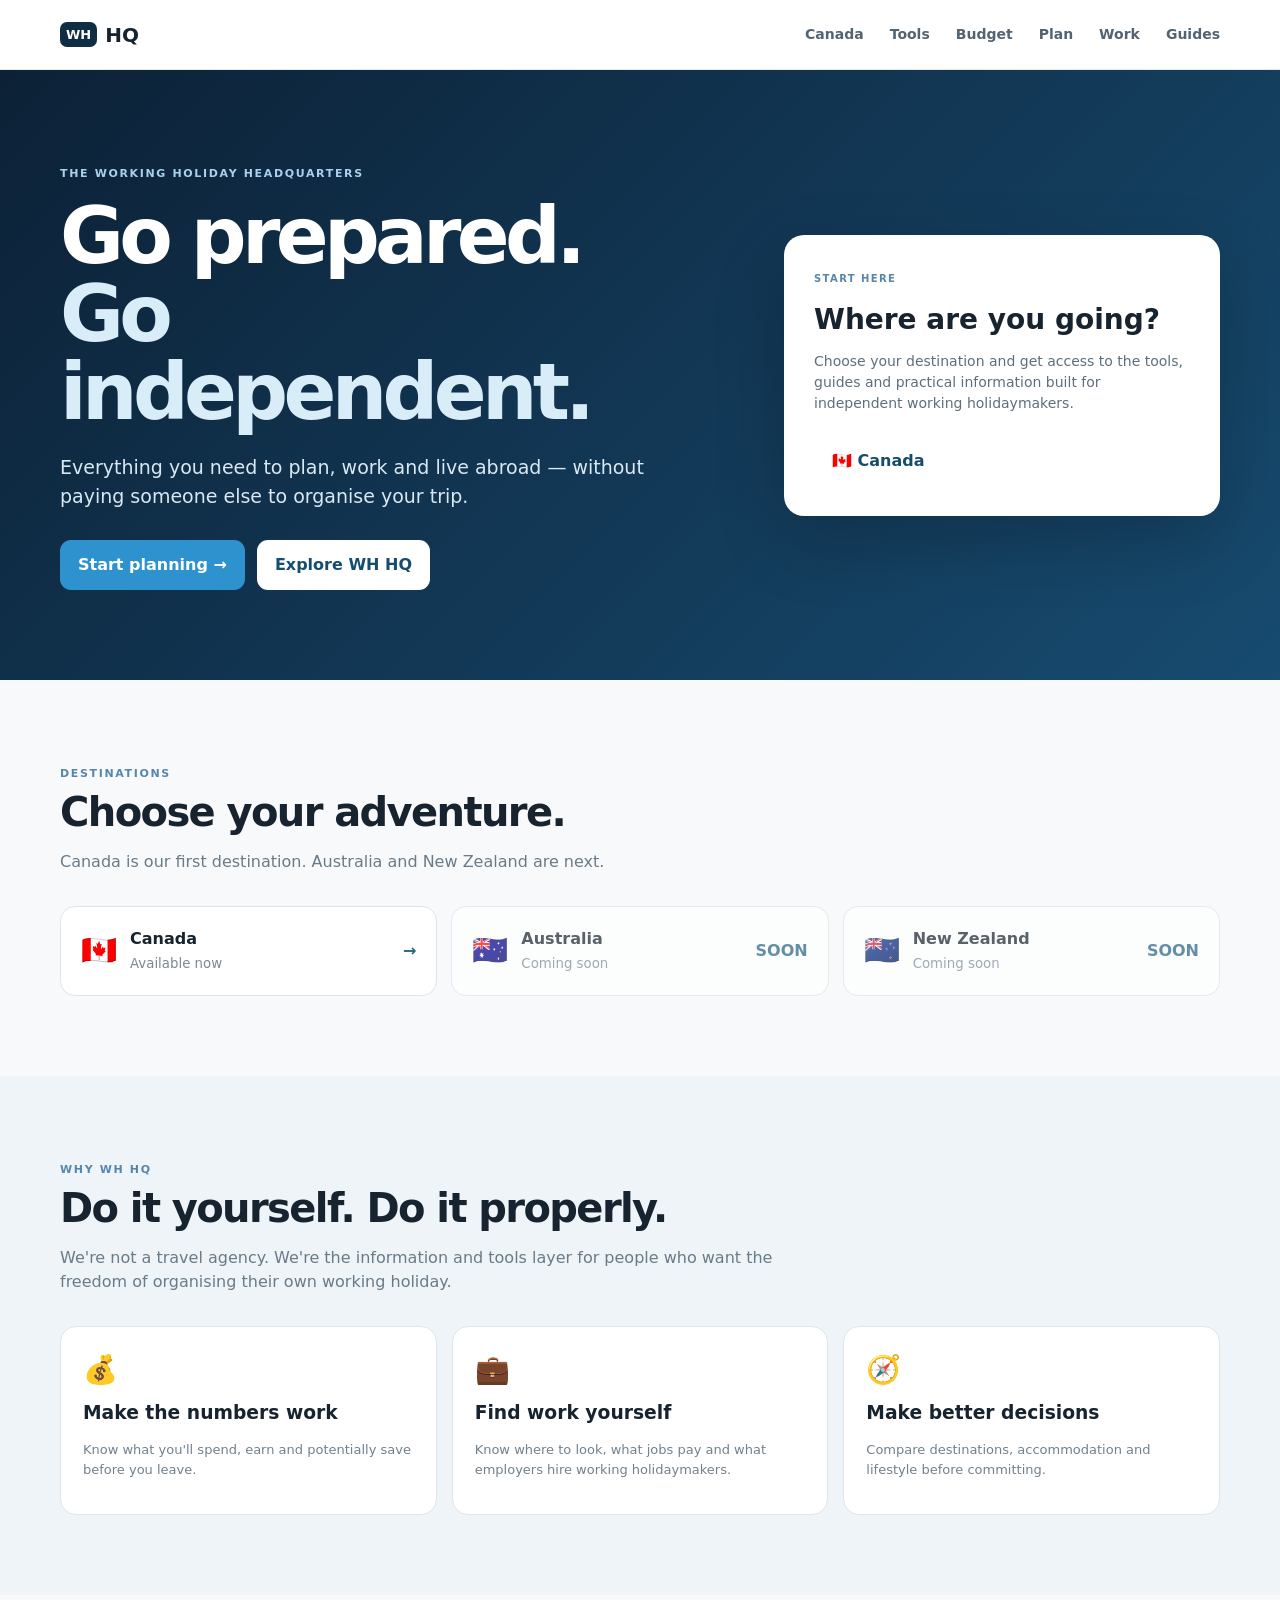
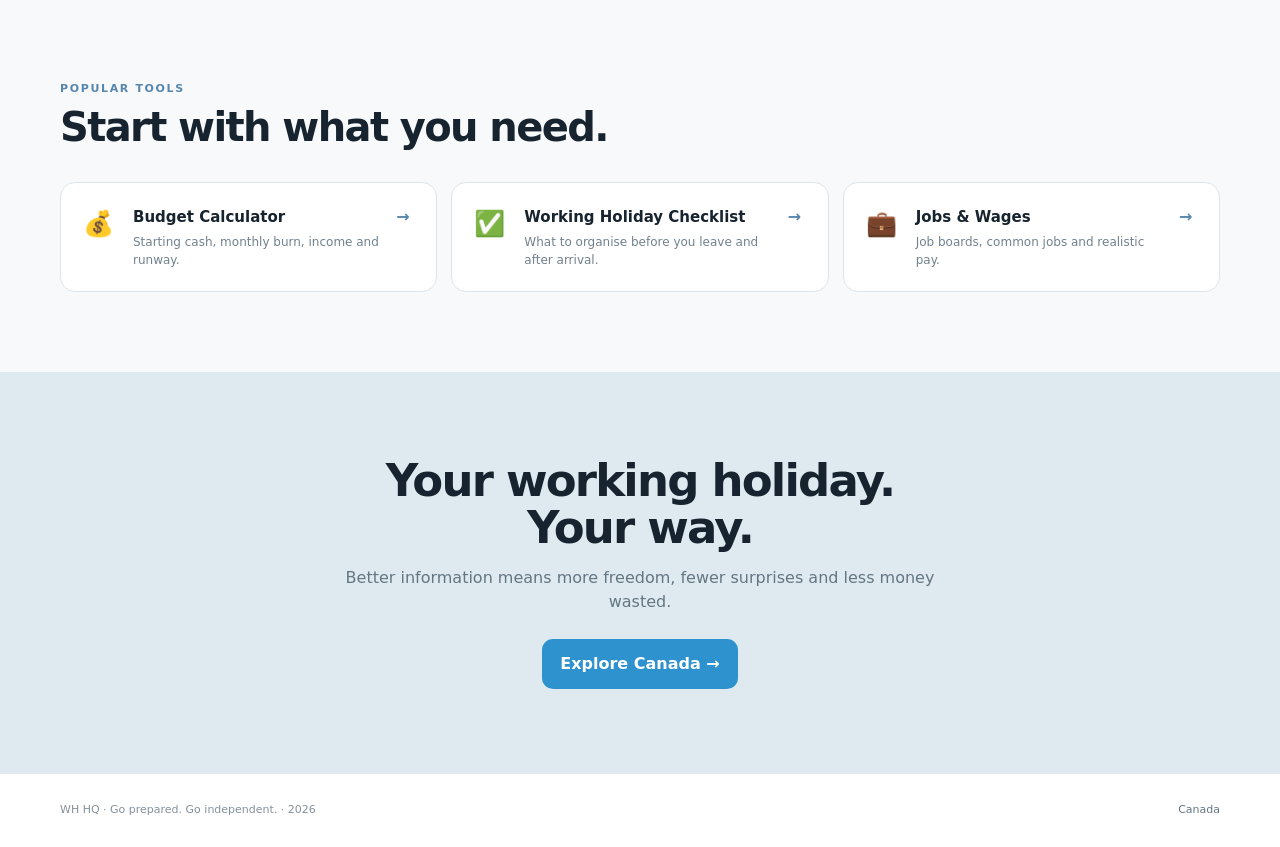
==== commit c9fa429b: "Add files via upload" ====
--- a/index.html
+++ b/index.html
@@ -1,38 +1,7 @@
-<!doctype html><html lang="en"><head>
-<meta charset="utf-8"><meta name="viewport" content="width=device-width,initial-scale=1">
-<title>WH HQ — Go prepared. Go independent.</title>
-<meta name="description" content="WH HQ helps working holidaymakers plan money, work, accommodation and travel independently. Start with Canada.">
-<link rel="stylesheet" href="styles.css"></head><body>
-<header class="site-header"><div class="wrap nav"><a class="brand" href="#top"><span class="brand-mark">WH</span> HQ</a><nav><a href="#tools">Tools</a><a href="#calculator">Budget</a><a href="#plan">Plan</a><a href="#work">Work</a><a href="#guides">Guides</a></nav></div></header>
-<main id="top">
-<section class="hero"><div class="wrap hero-grid"><div><span class="eyebrow">THE WORKING HOLIDAY HEADQUARTERS</span><h1>Go prepared.<br><em>Go independent.</em></h1><p>Everything you need to plan, work and live abroad — without paying someone else to organise your trip.</p><div class="hero-actions"><a class="button primary" href="#calculator">Build my budget →</a><a class="text-link" href="#tools">Explore WH HQ ↓</a></div></div><div class="hero-card"><span class="card-kicker">START HERE</span><h2>🇨🇦 Planning Canada?</h2><p>See how much money you need, what you could earn and how long your savings might last.</p><a class="button light" href="#calculator">Canada Budget Calculator</a></div></div></section>
-<section class="section intro"><div class="wrap"><div class="section-title"><span class="eyebrow">BUILT FOR DIY TRAVELLERS</span><h2>You don't need a travel agency.<br>You need good information.</h2><p>WH HQ gives you the tools and practical information to make your own decisions. Start with Canada, then we'll expand destination by destination.</p></div><div class="destination-grid"><div class="destination active"><span>🇨🇦</span><div><b>Canada</b><small>Available now</small></div><a href="#calculator">Explore →</a></div><div class="destination"><span>🇦🇺</span><div><b>Australia</b><small>Coming soon</small></div><span class="soon">SOON</span></div><div class="destination"><span>🇳🇿</span><div><b>New Zealand</b><small>Coming soon</small></div><span class="soon">SOON</span></div></div></div></section>
-<section id="tools" class="section alt"><div class="wrap"><div class="section-title"><span class="eyebrow">YOUR TOOLKIT</span><h2>Everything in one place.</h2></div><div class="tool-grid">
-<a class="tool-card featured" href="#calculator"><span>💰</span><div><b>Budget Calculator</b><p>Work out your starting cash, monthly burn, income and savings runway.</p></div><strong>→</strong></a>
-<a class="tool-card" href="#plan"><span>✅</span><div><b>Working Holiday Checklist</b><p>Know what to organise before you leave and when you arrive.</p></div><strong>→</strong></a>
-<a class="tool-card" href="#work"><span>💼</span><div><b>Jobs & Wages</b><p>Find useful job boards and see what common WHV jobs pay.</p></div><strong>→</strong></a>
-<a class="tool-card" href="#guides"><span>🏠</span><div><b>Accommodation</b><p>Understand staff housing, shared rentals and local costs.</p></div><strong>→</strong></a>
-<a class="tool-card" href="#guides"><span>🗺️</span><div><b>City Guides & Maps</b><p>Practical local information for places working holidaymakers actually live.</p></div><strong>→</strong></a>
-<a class="tool-card" href="#guides"><span>📚</span><div><b>Guides & Articles</b><p>Real answers to the questions you have before moving abroad.</p></div><strong>→</strong></a>
-</div></div></section>
-<section id="calculator" class="section"><div class="wrap"><div class="section-title"><span class="eyebrow">FLAGSHIP TOOL · CANADA</span><h2>Build your Canada budget.</h2><p>Enter a number manually or use the sliders. Every result updates instantly.</p></div>
-<div class="calculator-layout"><div class="form-panel">
-<div class="step"><div class="step-head"><span>01</span><div><h3>Where are you going?</h3><p>City-specific accommodation and cost assumptions.</p></div></div><div class="city-grid">
-<button class="city-card selected" data-city="whistler"><span>🏔️</span><b>Whistler</b><small>BC · Ski resort</small></button><button class="city-card" data-city="banff"><span>🏔️</span><b>Banff</b><small>AB · Ski resort</small></button><button class="city-card" data-city="vancouver"><span>🌊</span><b>Vancouver</b><small>BC · Major city</small></button><button class="city-card" data-city="calgary"><span>🏙️</span><b>Calgary</b><small>AB · Major city</small></button><button class="city-card" data-city="toronto"><span>🏙️</span><b>Toronto</b><small>ON · Major city</small></button><button class="city-card" data-city="montreal"><span>🍁</span><b>Montreal</b><small>QC · Major city</small></button></div></div>
-<div class="step"><div class="step-head"><span>02</span><div><h3>Starting money</h3><p>What do you expect to have available?</p></div></div><div class="control-block"><div class="control-label"><b>Australian savings</b><div class="input-prefix"><span>A$</span><input id="savingsAud" type="number" min="0" max="100000" step="100" value="20000"></div></div><input class="range" id="savingsRange" type="range" min="0" max="50000" step="100" value="20000"></div><div class="conversion"><span>Estimated CAD equivalent</span><strong id="savingsCad">C$19,132</strong><small>Indicative planning rate: 1 AUD = 0.9566 CAD.</small></div>
-<div class="control-grid two"><div class="control-block"><div class="control-label"><b>Flight to Canada</b><div class="input-prefix"><span>C$</span><input id="flight" type="number" min="0" max="5000" step="50" value="1200"></div></div><input class="range" id="flightRange" type="range" min="0" max="5000" step="50" value="1200"></div></div></div>
-<div class="step"><div class="step-head"><span>03</span><div><h3>Accommodation</h3><p>Choose an option, then tweak the monthly cost if you know it.</p></div></div><div id="accommodationOptions" class="option-list"></div><div class="custom-cost"><label>Monthly accommodation cost<div class="input-prefix"><span>C$</span><input id="rent" type="number" min="0" max="10000" step="25" value="500"></div></label><input class="range" id="rentRange" type="range" min="0" max="3500" step="25" value="500"></div></div>
-<div class="step"><div class="step-head"><span>04</span><div><h3>Trip length & arrival</h3><p>One-off arrival costs are kept separate from monthly spending.</p></div></div><div class="control-grid two"><label>Trip length<select id="months"><option value="3">3 months</option><option value="6">6 months</option><option value="9">9 months</option><option value="12" selected>12 months</option><option value="18">18 months</option><option value="24">24 months</option></select></label><label>Temporary accommodation<select id="temporaryWeeks"><option value="0">None</option><option value="1">1 week</option><option value="2" selected>2 weeks</option><option value="3">3 weeks</option><option value="4">4 weeks</option></select></label></div><div class="control-grid two"><div class="control-block"><div class="control-label"><b>Temporary accommodation / week</b><div class="input-prefix"><span>C$</span><input id="temporaryRate" type="number" min="0" max="2000" step="25" value="400"></div></div><input class="range" id="temporaryRateRange" type="range" min="0" max="2000" step="25" value="400"></div><div class="control-block"><div class="control-label"><b>Rental deposit / bond</b><div class="input-prefix"><span>C$</span><input id="deposit" type="number" min="0" max="5000" step="50" value="500"></div></div><input class="range" id="depositRange" type="range" min="0" max="5000" step="50" value="500"></div></div></div>
-<div class="step"><div class="step-head"><span>05</span><div><h3>Work & income</h3><p>See how employment changes your cash flow.</p></div></div><label class="toggle"><input id="working" type="checkbox" checked><span class="switch"></span><b>I expect to work in Canada</b></label><div id="workFields"><div class="control-grid three"><div class="control-block"><div class="control-label"><b>Hourly wage</b><div class="input-prefix"><span>C$</span><input id="wage" type="number" min="0" max="100" step=".25" value="22"></div></div><input class="range" id="wageRange" type="range" min="0" max="50" step=".25" value="22"></div><div class="control-block"><div class="control-label"><b>Hours / week</b><input id="hours" type="number" min="0" max="80" step="1" value="35"></div><input class="range" id="hoursRange" type="range" min="0" max="60" step="1" value="35"></div><div class="control-block"><div class="control-label"><b>Estimated deductions</b><div class="input-suffix"><input id="tax" type="number" min="0" max="60" step="1" value="20"><span>%</span></div></div><input class="range" id="taxRange" type="range" min="0" max="60" step="1" value="20"></div></div><div class="hint" id="wageHint"></div></div></div>
-<div class="step"><div class="step-head"><span>06</span><div><h3>Monthly lifestyle</h3><p>Use a preset or enter your own numbers.</p></div></div><div class="lifestyle-grid"><button class="lifestyle selected" data-life="budget"><b>Budget</b><span>Cook often, low-cost social life</span></button><button class="lifestyle" data-life="normal"><b>Normal</b><span>Balanced working-holiday lifestyle</span></button><button class="lifestyle" data-life="social"><b>Social</b><span>Eating out, drinks & activities</span></button></div><div class="control-grid three"><div class="control-block"><div class="control-label"><b>Food / groceries</b><div class="input-prefix"><span>C$</span><input id="food" type="number" min="0" max="3000" step="25" value="400"></div></div><input class="range" id="foodRange" type="range" min="0" max="2000" step="25" value="400"></div><div class="control-block"><div class="control-label"><b>Transport</b><div class="input-prefix"><span>C$</span><input id="transport" type="number" min="0" max="2000" step="5" value="55"></div></div><input class="range" id="transportRange" type="range" min="0" max="1000" step="5" value="55"></div><div class="control-block"><div class="control-label"><b>Phone</b><div class="input-prefix"><span>C$</span><input id="phone" type="number" min="0" max="500" step="5" value="35"></div></div><input class="range" id="phoneRange" type="range" min="0" max="300" step="5" value="35"></div><div class="control-block"><div class="control-label"><b>Entertainment</b><div class="input-prefix"><span>C$</span><input id="entertainment" type="number" min="0" max="3000" step="25" value="100"></div></div><input class="range" id="entertainmentRange" type="range" min="0" max="2000" step="25" value="100"></div><div class="control-block"><div class="control-label"><b>Miscellaneous</b><div class="input-prefix"><span>C$</span><input id="misc" type="number" min="0" max="2000" step="25" value="100"></div></div><input class="range" id="miscRange" type="range" min="0" max="1500" step="25" value="100"></div></div></div>
-<div class="step"><div class="step-head"><span>07</span><div><h3>Other setup costs</h3><p>Arrival and preparation expenses.</p></div></div><div class="control-grid three"><div class="control-block"><div class="control-label"><b>IEC fee</b><div class="input-prefix"><span>C$</span><input id="visa" type="number" value="184.75"></div></div></div><div class="control-block"><div class="control-label"><b>Work permit fee</b><div class="input-prefix"><span>C$</span><input id="workPermit" type="number" value="100"></div></div></div><div class="control-block"><div class="control-label"><b>Biometrics</b><div class="input-prefix"><span>C$</span><input id="biometrics" type="number" value="85"></div></div></div><div class="control-block"><div class="control-label"><b>Insurance — annual</b><div class="input-prefix"><span>C$</span><input id="insurance" type="number" value="1000"></div></div></div><div class="control-block"><div class="control-label"><b>Winter / travel gear</b><div class="input-prefix"><span>C$</span><input id="gear" type="number" value="750"></div></div></div><div class="control-block"><div class="control-label"><b>Other</b><div class="input-prefix"><span>C$</span><input id="otherSetup" type="number" value="300"></div></div></div></div></div>
-</div>
-<aside class="results-panel"><div class="results-inner"><div class="result-heading"><div><span class="eyebrow">YOUR PLAN</span><h3 id="resultCity">Whistler</h3></div><div id="status" class="status">Calculating</div></div><div class="big-result"><span>Recommended starting cash</span><strong id="recommended">—</strong><small>Estimated setup costs + 3–6 months of living expenses.</small></div><div class="safety"><div><span>Financial safety score</span><strong id="score">—</strong><small>/ 100</small></div><div class="score-bar"><i id="scoreBar"></i></div></div>
-<div class="results-section"><h4>Starting position</h4><div class="result-row"><span>Starting savings</span><b id="rSavings">—</b></div><div class="result-row"><span>Arrival & setup</span><b id="rSetup">—</b></div><div class="result-row"><span>Cash after setup</span><b id="rCash">—</b></div></div><div class="results-section"><h4>Monthly cash flow</h4><div class="result-row"><span>Accommodation</span><b id="rRent">—</b></div><div class="result-row"><span>Other living costs</span><b id="rOther">—</b></div><div class="result-row"><span>Total monthly burn</span><b id="rBurn">—</b></div><div class="result-row"><span>Estimated take-home income</span><b id="rIncome">—</b></div><div class="result-row highlight"><span>Monthly surplus</span><b id="rSurplus">—</b></div></div><div class="runway"><div><span>Without working</span><strong id="rNoWork">—</strong></div><div><span>With your planned job</span><strong id="rWithWork">—</strong></div></div><div class="callout" id="callout">—</div><button class="button secondary full" id="printBtn">Print / save my budget</button></div></aside></div></div></section>
-<section class="section alt" id="plan"><div class="wrap"><div class="section-title"><span class="eyebrow">COMING IN V3</span><h2>Your working holiday checklist.</h2><p>A simple interactive checklist for the stuff that is easy to forget.</p></div><div class="checklist"><div><h3>Before leaving Australia</h3><label><input type="checkbox"> Passport & documents</label><label><input type="checkbox"> IEC approval & work permit</label><label><input type="checkbox"> Travel insurance</label><label><input type="checkbox"> Flights</label><label><input type="checkbox"> Proof of funds</label><label><input type="checkbox"> Resume & references</label></div><div><h3>First week in Canada</h3><label><input type="checkbox"> Get your SIN</label><label><input type="checkbox"> Open a Canadian bank account</label><label><input type="checkbox"> Get a Canadian SIM</label><label><input type="checkbox"> Secure accommodation</label><label><input type="checkbox"> Apply for jobs</label><label><input type="checkbox"> Buy groceries & essentials</label></div><div><h3>First month</h3><label><input type="checkbox"> Understand your payslip</label><label><input type="checkbox"> Set a savings target</label><label><input type="checkbox"> Find long-term accommodation</label><label><input type="checkbox"> Build an emergency buffer</label><label><input type="checkbox"> Explore your new home</label></div></div></div></section>
-<section class="section" id="work"><div class="wrap"><div class="section-title"><span class="eyebrow">WORK</span><h2>Find work. Know your worth.</h2><p>We're building a practical job and wage directory for working holidaymakers — not another expensive job-placement service.</p></div><div class="work-grid"><div class="info-card"><span class="big-icon">💼</span><h3>Job search hub</h3><p>One place to find the job boards, resort career pages and employer sites worth checking.</p><a href="#guides">Coming soon →</a></div><div class="info-card"><span class="big-icon">💵</span><h3>Job & wage guide</h3><p>See common working-holiday jobs, typical pay, tips, hours and accommodation likelihood.</p><a href="#guides">Coming soon →</a></div><div class="info-card"><span class="big-icon">🏔️</span><h3>Seasonal work</h3><p>Compare ski resorts and tourism towns before you commit to a season.</p><a href="#guides">Coming soon →</a></div></div></div></section>
-<section class="section alt" id="guides"><div class="wrap"><div class="section-title"><span class="eyebrow">LEARN</span><h2>Guides built for working holidaymakers.</h2><p>Useful, specific information — not generic travel-blog filler.</p></div><div class="article-grid"><article><span>💰 MONEY</span><h3>How much money do you need for a Canadian Working Holiday?</h3><p>Starting cash, setup costs, monthly spending and the buffer you should aim for.</p></article><article><span>🏔️ CITIES</span><h3>Banff vs Whistler: which is better for a Working Holiday?</h3><p>Cost, work, accommodation, lifestyle and potential savings.</p></article><article><span>💼 JOBS</span><h3>Best jobs for Australians on a Canadian Working Holiday</h3><p>What you can realistically earn and where to look.</p></article></div></div></section>
-<section class="cta"><div class="wrap"><h2>Do it yourself.<br>Do it properly.</h2><p>WH HQ is being built for people who want the freedom of doing it themselves — with better information.</p><a class="button primary" href="#calculator">Start planning Canada →</a></div></section>
-<section class="sources"><div class="wrap"><p>WH HQ is an independent planning resource. It is not affiliated with the Government of Canada and does not provide immigration, tax, legal or financial advice. Verify current requirements, prices and wages before making decisions.</p><a href="https://www.canada.ca/en/immigration-refugees-citizenship/services/work-canada/iec.html" target="_blank">Official Government of Canada IEC information →</a></div></section>
-</main><footer><div class="wrap">WH HQ · Go prepared. Go independent. · 2026</div></footer>
-<script src="data.js"></script><script src="script.js"></script></body></html>+<!doctype html><html lang="en"><head><meta charset="utf-8"><meta name="viewport" content="width=device-width,initial-scale=1"><title>WH HQ — Go prepared. Go independent.</title><meta name="description" content="WH HQ — Go prepared. Go independent."><link rel="stylesheet" href="styles.css"></head><body><header class="site-header"><div class="wrap nav"><a class="brand" href="index.html"><span class="brand-mark">WH</span> HQ</a><nav><a href="canada.html">Canada</a><a href="tools.html">Tools</a><a href="budget.html">Budget</a><a href="plan.html">Plan</a><a href="work.html">Work</a><a href="guides.html">Guides</a></nav></div></header>
+<main>
+<section class="hero"><div class="wrap hero-grid"><div><span class="eyebrow">THE WORKING HOLIDAY HEADQUARTERS</span><h1>Go prepared.<br><em>Go independent.</em></h1><p>Everything you need to plan, work and live abroad — without paying someone else to organise your trip.</p><div class="hero-actions"><a class="button primary" href="canada.html">Start planning →</a><a class="button light" href="tools.html">Explore WH HQ</a></div></div><div class="hero-card"><span class="card-kicker">START HERE</span><h2>Where are you going?</h2><p>Choose your destination and get access to the tools, guides and practical information built for independent working holidaymakers.</p><a class="button light" href="canada.html">🇨🇦 Canada</a></div></div></section>
+<section class="section"><div class="wrap"><div class="section-title"><span class="eyebrow">DESTINATIONS</span><h2>Choose your adventure.</h2><p>Canada is our first destination. Australia and New Zealand are next.</p></div><div class="destination-grid"><a class="destination" href="canada.html"><span>🇨🇦</span><div><b>Canada</b><small>Available now</small></div><span class="arrow">→</span></a><div class="destination disabled"><span>🇦🇺</span><div><b>Australia</b><small>Coming soon</small></div><span class="arrow">SOON</span></div><div class="destination disabled"><span>🇳🇿</span><div><b>New Zealand</b><small>Coming soon</small></div><span class="arrow">SOON</span></div></div></div></section>
+<section class="section alt"><div class="wrap"><div class="section-title"><span class="eyebrow">WHY WH HQ</span><h2>Do it yourself. Do it properly.</h2><p>We're not a travel agency. We're the information and tools layer for people who want the freedom of organising their own working holiday.</p></div><div class="feature-grid"><div class="info-card"><span class="big-icon">💰</span><h3>Make the numbers work</h3><p>Know what you'll spend, earn and potentially save before you leave.</p></div><div class="info-card"><span class="big-icon">💼</span><h3>Find work yourself</h3><p>Know where to look, what jobs pay and what employers hire working holidaymakers.</p></div><div class="info-card"><span class="big-icon">🧭</span><h3>Make better decisions</h3><p>Compare destinations, accommodation and lifestyle before committing.</p></div></div></div></section>
+<section class="section"><div class="wrap"><div class="section-title"><span class="eyebrow">POPULAR TOOLS</span><h2>Start with what you need.</h2></div><div class="tool-grid"><a class="tool-card" href="budget.html"><span>💰</span><div><b>Budget Calculator</b><p>Starting cash, monthly burn, income and runway.</p></div><strong>→</strong></a><a class="tool-card" href="plan.html"><span>✅</span><div><b>Working Holiday Checklist</b><p>What to organise before you leave and after arrival.</p></div><strong>→</strong></a><a class="tool-card" href="work.html"><span>💼</span><div><b>Jobs & Wages</b><p>Job boards, common jobs and realistic pay.</p></div><strong>→</strong></a></div></div></section>
+<section class="cta"><div class="wrap"><h2>Your working holiday.<br>Your way.</h2><p>Better information means more freedom, fewer surprises and less money wasted.</p><a class="button primary" href="canada.html">Explore Canada →</a></div></section></main><footer class="site-footer"><div class="wrap footer-grid"><span>WH HQ · Go prepared. Go independent. · 2026</span><a href="canada.html">Canada</a></div></footer></body></html>
--- a/styles.css
+++ b/styles.css
@@ -1 +1 @@
-*{box-sizing:border-box}html{scroll-behavior:smooth}body{margin:0;font-family:Inter,ui-sans-serif,system-ui,-apple-system,BlinkMacSystemFont,"Segoe UI",sans-serif;color:#17232e;background:#f7f9fb;line-height:1.5}.wrap{width:min(1160px,92%);margin:auto}.site-header{height:70px;background:#fff;border-bottom:1px solid #e4eaf0;position:sticky;top:0;z-index:20}.nav{height:100%;display:flex;align-items:center;justify-content:space-between}.brand{font-size:20px;font-weight:900;text-decoration:none;color:#17232e;display:flex;align-items:center;gap:8px}.brand-mark{background:#0f2d43;color:#fff;border-radius:7px;padding:3px 6px;font-size:13px}.nav nav{display:flex;gap:28px}.nav nav a{color:#526371;text-decoration:none;font-size:14px;font-weight:750}.hero{padding:90px 0;background:linear-gradient(135deg,#0c2136,#174b70);color:#fff}.hero-grid{display:grid;grid-template-columns:1.2fr .8fr;gap:70px;align-items:center}.eyebrow{font-size:11px;letter-spacing:.15em;font-weight:900;color:#5686ad}.hero .eyebrow{color:#a9d0ed}.hero h1{font-size:clamp(48px,7vw,78px);line-height:1;letter-spacing:-.06em;margin:13px 0 22px}.hero h1 em{font-style:normal;color:#d8edf8}.hero p{font-size:19px;color:#d9e8f2;max-width:700px}.hero-actions{display:flex;align-items:center;gap:25px;margin-top:30px}.button{border:0;border-radius:11px;padding:13px 18px;font:inherit;font-weight:850;text-decoration:none;cursor:pointer;display:inline-block}.primary{background:#2d92ce;color:#fff}.light{background:#fff;color:#164d6e;width:100%;text-align:center}.secondary{background:#edf4f8;color:#1c628b}.text-link{color:#d7e8f2;font-weight:800;text-decoration:none}.hero-card{background:#fff;color:#17232e;border-radius:20px;padding:30px;box-shadow:0 25px 70px rgba(0,0,0,.2)}.card-kicker{font-size:10px;font-weight:900;letter-spacing:.14em;color:#5686ad}.hero-card h2{font-size:28px;margin:10px 0}.hero-card p{font-size:14px;color:#5d6f7c;margin:8px 0 22px}.section{padding:80px 0}.alt{background:#eef4f8}.section-title{margin-bottom:32px}.section-title h2{font-size:40px;line-height:1.08;letter-spacing:-.04em;margin:7px 0 10px}.section-title p{color:#6a7b88;max-width:720px}.intro{background:#fff}.destination-grid{display:grid;grid-template-columns:repeat(3,1fr);gap:12px}.destination{display:flex;align-items:center;gap:13px;border:1px solid #dce5eb;border-radius:13px;padding:15px;background:#f8fafb}.destination>span:first-child{font-size:25px}.destination div{flex:1}.destination b{display:block}.destination small{color:#7a8993}.destination.active{border-color:#2c8ac0;background:#f4fbfe}.destination a{color:#246384;font-weight:850;font-size:12px;text-decoration:none}.soon{font-size:9px;letter-spacing:.1em;font-weight:900;color:#82909a}.tool-grid{display:grid;grid-template-columns:repeat(3,1fr);gap:13px}.tool-card{background:#fff;border:1px solid #dce5eb;border-radius:15px;padding:20px;display:grid;grid-template-columns:36px 1fr 18px;gap:12px;text-decoration:none;color:#17232e;align-items:start}.tool-card>span{font-size:24px}.tool-card b{font-size:15px}.tool-card p{font-size:12px;color:#71818d;margin:4px 0 0}.tool-card strong{color:#5686ad}.tool-card.featured{border-color:#2c8ac0;box-shadow:0 0 0 2px #dceff8}.calculator-layout{display:grid;grid-template-columns:minmax(0,1.45fr) minmax(330px,.65fr);gap:22px;align-items:start}.form-panel{background:#fff;border:1px solid #e0e7ec;border-radius:20px;overflow:hidden}.step{padding:28px;border-bottom:1px solid #e8edf1}.step:last-child{border-bottom:0}.step-head{display:flex;gap:14px;align-items:flex-start;margin-bottom:21px}.step-head>span{background:#edf5fa;color:#28729c;border-radius:9px;padding:6px 8px;font-size:11px;font-weight:850}.step-head h3{margin:0;font-size:18px}.step-head p{margin:2px 0 0;color:#71818d;font-size:13px}.city-grid{display:grid;grid-template-columns:repeat(3,1fr);gap:10px}.city-card{background:#fff;border:1px solid #dce5eb;border-radius:13px;padding:15px;text-align:left;cursor:pointer;display:grid;grid-template-columns:30px 1fr;grid-template-rows:auto auto;column-gap:8px}.city-card span{grid-row:1/3;font-size:23px}.city-card b{font-size:14px}.city-card small{color:#71818d;font-size:11px}.city-card.selected{border-color:#2c8ac0;box-shadow:0 0 0 2px #d9edf8;background:#f5fbfe}.control-grid{display:grid;gap:14px}.control-grid.two{grid-template-columns:1fr 1fr}.control-grid.three{grid-template-columns:repeat(3,1fr)}.control-block{min-width:0}label{display:flex;flex-direction:column;gap:7px;font-size:12px;color:#445664;font-weight:800}.control-label{display:flex;justify-content:space-between;gap:8px;align-items:center;margin-bottom:8px}.control-label>b{font-size:11px;line-height:1.2}input,select{width:100%;padding:11px 12px;border:1px solid #d5dfe6;border-radius:10px;background:#fff;color:#17232e;font:inherit}.input-prefix,.input-suffix{display:flex;align-items:center;border:1px solid #d5dfe6;border-radius:10px;overflow:hidden;background:#fff;min-width:120px}.input-prefix span,.input-suffix span{padding:0 10px;color:#72818c;font-weight:800;font-size:12px}.input-prefix input,.input-suffix input{border:0;border-radius:0;padding-left:0;outline:0;min-width:70px}.range{width:100%;accent-color:#2c8ac0;height:5px;padding:0;border:0}.conversion{background:#f1f7fa;border-radius:12px;padding:14px;margin-top:12px;display:grid;grid-template-columns:1fr auto}.conversion span{font-size:12px;color:#637582}.conversion strong{font-size:23px}.conversion small{grid-column:1/-1;color:#82919a;font-size:11px}.custom-cost{margin-top:15px}.option-list{display:grid;gap:8px}.option{display:grid;grid-template-columns:18px 1fr auto;gap:11px;align-items:center;text-align:left;background:#fff;border:1px solid #dce5eb;border-radius:12px;padding:12px;cursor:pointer}.option.selected{border-color:#2c8ac0;background:#f4fbfe}.radio{width:15px;height:15px;border:2px solid #aebbc4;border-radius:50%}.option.selected .radio{border-color:#2585b8;box-shadow:inset 0 0 0 3px #fff;background:#2585b8}.option b{display:block;font-size:13px}.option small{display:block;color:#7b8992;font-size:10px;font-weight:500}.option>strong{font-size:14px;text-align:right}.toggle{flex-direction:row;align-items:center;cursor:pointer;margin-bottom:15px}.toggle input{display:none}.switch{width:42px;height:24px;background:#b8c4cb;border-radius:99px;position:relative}.switch:after{content:"";width:18px;height:18px;background:#fff;border-radius:50%;position:absolute;left:3px;top:3px;transition:.2s}.toggle input:checked+.switch{background:#2c8bc0}.toggle input:checked+.switch:after{left:21px}.disabled{opacity:.45;pointer-events:none}.hint{font-size:11px;color:#70818d;background:#f5f7f8;border-radius:9px;padding:9px 11px;margin-top:13px}.lifestyle-grid{display:grid;grid-template-columns:repeat(3,1fr);gap:9px;margin-bottom:16px}.lifestyle{background:#fff;border:1px solid #dce5eb;border-radius:11px;padding:12px;text-align:left;cursor:pointer}.lifestyle b{display:block;font-size:13px}.lifestyle span{display:block;color:#7a8993;font-size:10px}.lifestyle.selected{border-color:#2c8ac0;background:#f4fbfe}.results-panel{position:sticky;top:88px;background:#0e263b;color:#fff;border-radius:20px;box-shadow:0 18px 45px rgba(15,38,59,.16)}.results-inner{padding:27px}.result-heading{display:flex;justify-content:space-between;align-items:flex-start}.result-heading h3{margin:5px 0 0;font-size:22px}.results-panel .eyebrow{color:#8db7d3}.status{padding:6px 10px;border-radius:99px;font-size:10px;font-weight:850;background:#dff4e7;color:#277044}.status.warn{background:#fff0c8;color:#856000}.status.bad{background:#fbdede;color:#a33333}.big-result{padding:25px 0;border-bottom:1px solid #2b4356}.big-result span{display:block;color:#b2c5d2;font-size:11px}.big-result strong{display:block;font-size:31px;margin:4px 0}.big-result small{color:#91a8b7;font-size:10px}.safety{padding:17px 0;border-bottom:1px solid #2b4356}.safety>div:first-child{display:flex;align-items:baseline;gap:5px}.safety span{color:#b2c5d2;font-size:11px}.safety strong{font-size:24px}.safety small{color:#91a8b7}.score-bar{height:7px;background:#1d3b50;border-radius:99px;margin-top:9px;overflow:hidden}.score-bar i{display:block;height:100%;width:0;background:#6eb28c;border-radius:99px}.results-section{padding:15px 0;border-bottom:1px solid #2b4356}.results-section h4{margin:0 0 7px;font-size:11px;text-transform:uppercase;letter-spacing:.08em;color:#8db7d3}.result-row{display:flex;justify-content:space-between;padding:6px 0;font-size:12px}.result-row span{color:#afc1cc}.result-row.highlight{background:#173b53;margin:7px -9px -3px;padding:9px;border-radius:8px}.runway{display:grid;grid-template-columns:1fr 1fr;gap:10px;padding:18px 0}.runway>div{background:#173b53;border-radius:10px;padding:12px}.runway span{display:block;color:#9db4c2;font-size:10px}.runway strong{display:block;margin-top:4px;font-size:16px}.callout{background:#fff;color:#425766;border-radius:11px;padding:12px;font-size:11px}.full{width:100%;margin-top:18px}.checklist{display:grid;grid-template-columns:repeat(3,1fr);gap:15px}.checklist>div,.info-card{background:#fff;border:1px solid #dde6eb;border-radius:16px;padding:22px}.checklist h3{font-size:16px;margin-top:0}.checklist label{flex-direction:row;align-items:center;font-weight:650;margin:13px 0}.checklist input{width:auto}.work-grid,.article-grid{display:grid;grid-template-columns:repeat(3,1fr);gap:15px}.big-icon{font-size:28px}.info-card h3{margin:8px 0}.info-card p,.article-grid p{font-size:13px;color:#71818d}.info-card a{color:#126a9f;font-weight:800;text-decoration:none}.article-grid article{background:#fff;border:1px solid #dde6eb;border-radius:16px;padding:22px}.article-grid article>span{font-size:10px;color:#5686ad;font-weight:900;letter-spacing:.12em}.article-grid h3{font-size:17px;line-height:1.25}.cta{padding:85px 0;background:#dfeaf0;text-align:center}.cta h2{font-size:45px;line-height:1.05;letter-spacing:-.04em;margin:0}.cta p{color:#647682;max-width:600px;margin:15px auto 25px}.sources{background:#f0f3f5;padding:30px 0}.sources p{font-size:11px;color:#71808a}.sources a{font-size:12px;color:#126a9f;font-weight:800}.source-links{display:flex;gap:20px;flex-wrap:wrap}footer{background:#fff;padding:25px 0;color:#84909a;font-size:11px}@media(max-width:900px){.hero-grid,.calculator-layout,.work-grid,.article-grid,.checklist{grid-template-columns:1fr}.results-panel{position:static}.tool-grid{grid-template-columns:1fr 1fr}.destination-grid{grid-template-columns:1fr 1fr}}@media(max-width:620px){.nav nav{display:none}.hero h1{font-size:50px}.hero{padding:65px 0}.hero-actions{flex-direction:column;align-items:flex-start}.tool-grid,.destination-grid,.city-grid,.control-grid.two,.control-grid.three,.lifestyle-grid{grid-template-columns:1fr}.step{padding:22px}.results-inner{padding:22px}.runway{grid-template-columns:1fr}.input-prefix,.input-suffix{min-width:105px}.control-label{align-items:flex-start;flex-direction:column}.section-title h2{font-size:34px}}@media print{.site-header,.hero,.intro,.tool-grid,.checklist,.work-grid,.article-grid,.cta,.sources,footer{display:none!important}.section{padding:10px}.results-panel{position:static;box-shadow:none}.form-panel{border:0}.step{break-inside:avoid}}+*{box-sizing:border-box}html{scroll-behavior:smooth}body{margin:0;font-family:Inter,ui-sans-serif,system-ui,-apple-system,BlinkMacSystemFont,"Segoe UI",sans-serif;color:#17232e;background:#f7f9fb;line-height:1.5}.wrap{width:min(1160px,92%);margin:auto}.site-header{height:70px;background:#fff;border-bottom:1px solid #e4eaf0;position:sticky;top:0;z-index:20}.nav{height:100%;display:flex;align-items:center;justify-content:space-between}.brand{font-size:20px;font-weight:900;text-decoration:none;color:#17232e;display:flex;align-items:center;gap:8px}.brand-mark{background:#0f2d43;color:#fff;border-radius:7px;padding:3px 6px;font-size:13px}.nav nav{display:flex;gap:26px}.nav nav a{color:#526371;text-decoration:none;font-size:14px;font-weight:750}.nav nav a:hover,.nav nav a.active{color:#1672a5}.hero{padding:90px 0;background:linear-gradient(135deg,#0c2136,#174b70);color:#fff}.hero-grid{display:grid;grid-template-columns:1.2fr .8fr;gap:70px;align-items:center}.eyebrow{font-size:11px;letter-spacing:.15em;font-weight:900;color:#5686ad}.hero .eyebrow{color:#a9d0ed}.hero h1{font-size:clamp(48px,7vw,78px);line-height:1;letter-spacing:-.06em;margin:13px 0 22px}.hero h1 em{font-style:normal;color:#d8edf8}.hero p{font-size:19px;color:#d9e8f2;max-width:700px}.hero-actions{display:flex;align-items:center;gap:12px;margin-top:30px}.button{border:0;border-radius:11px;padding:13px 18px;font:inherit;font-weight:850;text-decoration:none;cursor:pointer;display:inline-block}.primary{background:#2d92ce;color:#fff}.light{background:#fff;color:#164d6e}.secondary{background:#edf4f8;color:#1c628b}.button:hover{transform:translateY(-1px);filter:brightness(.98)}.hero-card{background:#fff;color:#17232e;border-radius:20px;padding:30px;box-shadow:0 25px 70px rgba(0,0,0,.2)}.card-kicker{font-size:10px;font-weight:900;letter-spacing:.14em;color:#5686ad}.hero-card h2{font-size:28px;margin:10px 0}.hero-card p{font-size:14px;color:#5d6f7c;margin:8px 0 22px}.section{padding:80px 0}.alt{background:#eef4f8}.section-title{margin-bottom:32px}.section-title h2{font-size:40px;line-height:1.08;letter-spacing:-.04em;margin:7px 0 10px}.section-title p{color:#6a7b88;max-width:720px}.destination-grid{display:grid;grid-template-columns:repeat(3,1fr);gap:14px}.destination{display:flex;align-items:center;gap:13px;border:1px solid #dce5eb;border-radius:15px;padding:20px;background:#fff;text-decoration:none;color:#17232e;transition:.18s}.destination:hover{border-color:#2c8ac0;transform:translateY(-2px);box-shadow:0 10px 25px rgba(30,80,110,.08)}.destination>span:first-child{font-size:29px}.destination div{flex:1}.destination b{display:block}.destination small{color:#7a8993}.destination .arrow{color:#246384;font-weight:900}.destination.disabled{opacity:.7;cursor:default}.destination.disabled:hover{transform:none;box-shadow:none;border-color:#dce5eb}.tool-grid{display:grid;grid-template-columns:repeat(3,1fr);gap:14px}.tool-card{background:#fff;border:1px solid #dce5eb;border-radius:15px;padding:22px;display:grid;grid-template-columns:38px 1fr 18px;gap:12px;text-decoration:none;color:#17232e;align-items:start;transition:.18s}.tool-card:hover{border-color:#2c8ac0;transform:translateY(-2px);box-shadow:0 10px 25px rgba(30,80,110,.08)}.tool-card>span{font-size:25px}.tool-card b{font-size:15px}.tool-card p{font-size:12px;color:#71818d;margin:4px 0 0}.tool-card strong{color:#5686ad}.page-hero{padding:62px 0;background:#eaf2f6}.page-hero h1{font-size:52px;line-height:1.05;letter-spacing:-.05em;margin:7px 0 12px}.page-hero p{color:#657681;max-width:700px}.breadcrumbs{font-size:12px;font-weight:800;color:#628097;margin-bottom:16px}.breadcrumbs a{color:#628097;text-decoration:none}.panel{background:#fff;border:1px solid #dfe7ec;border-radius:18px;padding:26px}.feature-grid{display:grid;grid-template-columns:repeat(3,1fr);gap:15px}.info-card{background:#fff;border:1px solid #dde6eb;border-radius:16px;padding:22px}.info-card h3{margin:8px 0}.info-card p{font-size:13px;color:#71818d}.info-card a{color:#126a9f;font-weight:800;text-decoration:none}.big-icon{font-size:28px}.calculator-layout{display:grid;grid-template-columns:minmax(0,1.45fr) minmax(330px,.65fr);gap:22px;align-items:start}.form-panel{background:#fff;border:1px solid #e0e7ec;border-radius:20px;overflow:hidden}.step{padding:28px;border-bottom:1px solid #e8edf1}.step:last-child{border-bottom:0}.step-head{display:flex;gap:14px;align-items:flex-start;margin-bottom:21px}.step-head>span{background:#edf5fa;color:#28729c;border-radius:9px;padding:6px 8px;font-size:11px;font-weight:850}.step-head h3{margin:0;font-size:18px}.step-head p{margin:2px 0 0;color:#71818d;font-size:13px}.city-grid{display:grid;grid-template-columns:repeat(3,1fr);gap:10px}.city-card{background:#fff;border:1px solid #dce5eb;border-radius:13px;padding:15px;text-align:left;cursor:pointer;display:grid;grid-template-columns:30px 1fr;grid-template-rows:auto auto;column-gap:8px}.city-card span{grid-row:1/3;font-size:23px}.city-card b{font-size:14px}.city-card small{color:#71818d;font-size:11px}.city-card.selected{border-color:#2c8ac0;box-shadow:0 0 0 2px #d9edf8;background:#f5fbfe}.control-grid{display:grid;gap:14px}.control-grid.two{grid-template-columns:1fr 1fr}.control-grid.three{grid-template-columns:repeat(3,1fr)}.control-block{min-width:0}label{display:flex;flex-direction:column;gap:7px;font-size:12px;color:#445664;font-weight:800}.control-label{display:flex;justify-content:space-between;gap:8px;align-items:center;margin-bottom:8px}.control-label>b{font-size:11px;line-height:1.2}input,select{width:100%;padding:11px 12px;border:1px solid #d5dfe6;border-radius:10px;background:#fff;color:#17232e;font:inherit}.input-prefix,.input-suffix{display:flex;align-items:center;border:1px solid #d5dfe6;border-radius:10px;overflow:hidden;background:#fff;min-width:120px}.input-prefix span,.input-suffix span{padding:0 10px;color:#72818c;font-weight:800;font-size:12px}.input-prefix input,.input-suffix input{border:0;border-radius:0;padding-left:0;outline:0;min-width:70px}.range{width:100%;accent-color:#2c8ac0;height:5px;padding:0;border:0}.conversion{background:#f1f7fa;border-radius:12px;padding:14px;margin-top:12px;display:grid;grid-template-columns:1fr auto}.conversion span{font-size:12px;color:#637582}.conversion strong{font-size:23px}.conversion small{grid-column:1/-1;color:#82919a;font-size:11px}.custom-cost{margin-top:15px}.option-list{display:grid;gap:8px}.option{display:grid;grid-template-columns:18px 1fr auto;gap:11px;align-items:center;text-align:left;background:#fff;border:1px solid #dce5eb;border-radius:12px;padding:12px;cursor:pointer}.option.selected{border-color:#2c8ac0;background:#f4fbfe}.radio{width:15px;height:15px;border:2px solid #aebbc4;border-radius:50%}.option.selected .radio{border-color:#2585b8;box-shadow:inset 0 0 0 3px #fff;background:#2585b8}.option b{display:block;font-size:13px}.option small{display:block;color:#7b8992;font-size:10px;font-weight:500}.option>strong{font-size:14px;text-align:right}.toggle{flex-direction:row;align-items:center;cursor:pointer;margin-bottom:15px}.toggle input{display:none}.switch{width:42px;height:24px;background:#b8c4cb;border-radius:99px;position:relative}.switch:after{content:"";width:18px;height:18px;background:#fff;border-radius:50%;position:absolute;left:3px;top:3px;transition:.2s}.toggle input:checked+.switch{background:#2c8bc0}.toggle input:checked+.switch:after{left:21px}.disabled{opacity:.45;pointer-events:none}.hint{font-size:11px;color:#70818d;background:#f5f7f8;border-radius:9px;padding:9px 11px;margin-top:13px}.lifestyle-grid{display:grid;grid-template-columns:repeat(3,1fr);gap:9px;margin-bottom:16px}.lifestyle{background:#fff;border:1px solid #dce5eb;border-radius:11px;padding:12px;text-align:left;cursor:pointer}.lifestyle b{display:block;font-size:13px}.lifestyle span{display:block;color:#7a8993;font-size:10px}.lifestyle.selected{border-color:#2c8ac0;background:#f4fbfe}.results-panel{position:sticky;top:88px;background:#0e263b;color:#fff;border-radius:20px;box-shadow:0 18px 45px rgba(15,38,59,.16)}.results-inner{padding:27px}.result-heading{display:flex;justify-content:space-between;align-items:flex-start}.result-heading h3{margin:5px 0 0;font-size:22px}.results-panel .eyebrow{color:#8db7d3}.status{padding:6px 10px;border-radius:99px;font-size:10px;font-weight:850;background:#dff4e7;color:#277044}.status.warn{background:#fff0c8;color:#856000}.status.bad{background:#fbdede;color:#a33333}.big-result{padding:25px 0;border-bottom:1px solid #2b4356}.big-result span{display:block;color:#b2c5d2;font-size:11px}.big-result strong{display:block;font-size:31px;margin:4px 0}.big-result small{color:#91a8b7;font-size:10px}.safety{padding:17px 0;border-bottom:1px solid #2b4356}.safety>div:first-child{display:flex;align-items:baseline;gap:5px}.safety span{color:#b2c5d2;font-size:11px}.safety strong{font-size:24px}.safety small{color:#91a8b7}.score-bar{height:7px;background:#1d3b50;border-radius:99px;margin-top:9px;overflow:hidden}.score-bar i{display:block;height:100%;width:0;background:#6eb28c;border-radius:99px}.results-section{padding:15px 0;border-bottom:1px solid #2b4356}.results-section h4{margin:0 0 7px;font-size:11px;text-transform:uppercase;letter-spacing:.08em;color:#8db7d3}.result-row{display:flex;justify-content:space-between;padding:6px 0;font-size:12px}.result-row span{color:#afc1cc}.result-row.highlight{background:#173b53;margin:7px -9px -3px;padding:9px;border-radius:8px}.runway{display:grid;grid-template-columns:1fr 1fr;gap:10px;padding:18px 0}.runway>div{background:#173b53;border-radius:10px;padding:12px}.runway span{display:block;color:#9db4c2;font-size:10px}.runway strong{display:block;margin-top:4px;font-size:16px}.callout{background:#fff;color:#425766;border-radius:11px;padding:12px;font-size:11px}.full{width:100%;margin-top:18px}.checklist{display:grid;grid-template-columns:repeat(3,1fr);gap:15px}.checklist>div{background:#fff;border:1px solid #dde6eb;border-radius:16px;padding:22px}.checklist h3{font-size:16px;margin-top:0}.checklist label{flex-direction:row;align-items:center;font-weight:650;margin:13px 0}.checklist input{width:auto}.article-grid{display:grid;grid-template-columns:repeat(3,1fr);gap:15px}.article-grid article{background:#fff;border:1px solid #dde6eb;border-radius:16px;padding:22px}.article-grid article>span{font-size:10px;color:#5686ad;font-weight:900;letter-spacing:.12em}.article-grid h3{font-size:17px;line-height:1.25}.article-grid p{font-size:13px;color:#71818d}.cta{padding:85px 0;background:#dfeaf0;text-align:center}.cta h2{font-size:45px;line-height:1.05;letter-spacing:-.04em;margin:0}.cta p{color:#647682;max-width:600px;margin:15px auto 25px}.sources{background:#f0f3f5;padding:30px 0}.sources p{font-size:11px;color:#71808a}.sources a{font-size:12px;color:#126a9f;font-weight:800;text-decoration:none}.back-link{display:inline-flex;gap:7px;align-items:center;color:#176c97;text-decoration:none;font-weight:850;font-size:13px;margin-bottom:25px}.notice{padding:14px 16px;border-radius:12px;background:#f1f7fa;color:#536b79;font-size:12px}.job-table{width:100%;border-collapse:collapse}.job-table th,.job-table td{padding:13px 10px;border-bottom:1px solid #e6ecef;text-align:left;font-size:12px}.job-table th{font-size:10px;text-transform:uppercase;letter-spacing:.08em;color:#71818d}.pill{display:inline-block;background:#edf5fa;color:#2c7198;padding:4px 7px;border-radius:99px;font-size:9px;font-weight:850}.site-footer{background:#fff;padding:28px 0;color:#84909a;font-size:11px}.footer-grid{display:flex;justify-content:space-between;gap:20px}.footer-grid a{color:#617784;text-decoration:none}@media(max-width:900px){.hero-grid,.calculator-layout{grid-template-columns:1fr}.results-panel{position:static}.tool-grid,.feature-grid,.work-grid,.article-grid,.checklist{grid-template-columns:1fr 1fr}.destination-grid{grid-template-columns:1fr 1fr}}@media(max-width:620px){.nav nav{display:none}.hero h1{font-size:50px}.hero{padding:65px 0}.hero-actions{flex-wrap:wrap}.tool-grid,.feature-grid,.destination-grid,.city-grid,.control-grid.two,.control-grid.three,.lifestyle-grid,.work-grid,.article-grid,.checklist{grid-template-columns:1fr}.step{padding:22px}.results-inner{padding:22px}.runway{grid-template-columns:1fr}.input-prefix,.input-suffix{min-width:105px}.control-label{align-items:flex-start;flex-direction:column}.section-title h2{font-size:34px}.page-hero h1{font-size:42px}.footer-grid{flex-direction:column}}@media print{.site-header,.hero,.intro,.tool-grid,.checklist,.work-grid,.article-grid,.cta,.sources,.site-footer{display:none!important}.section{padding:10px}.results-panel{position:static;box-shadow:none}.form-panel{border:0}.step{break-inside:avoid}}
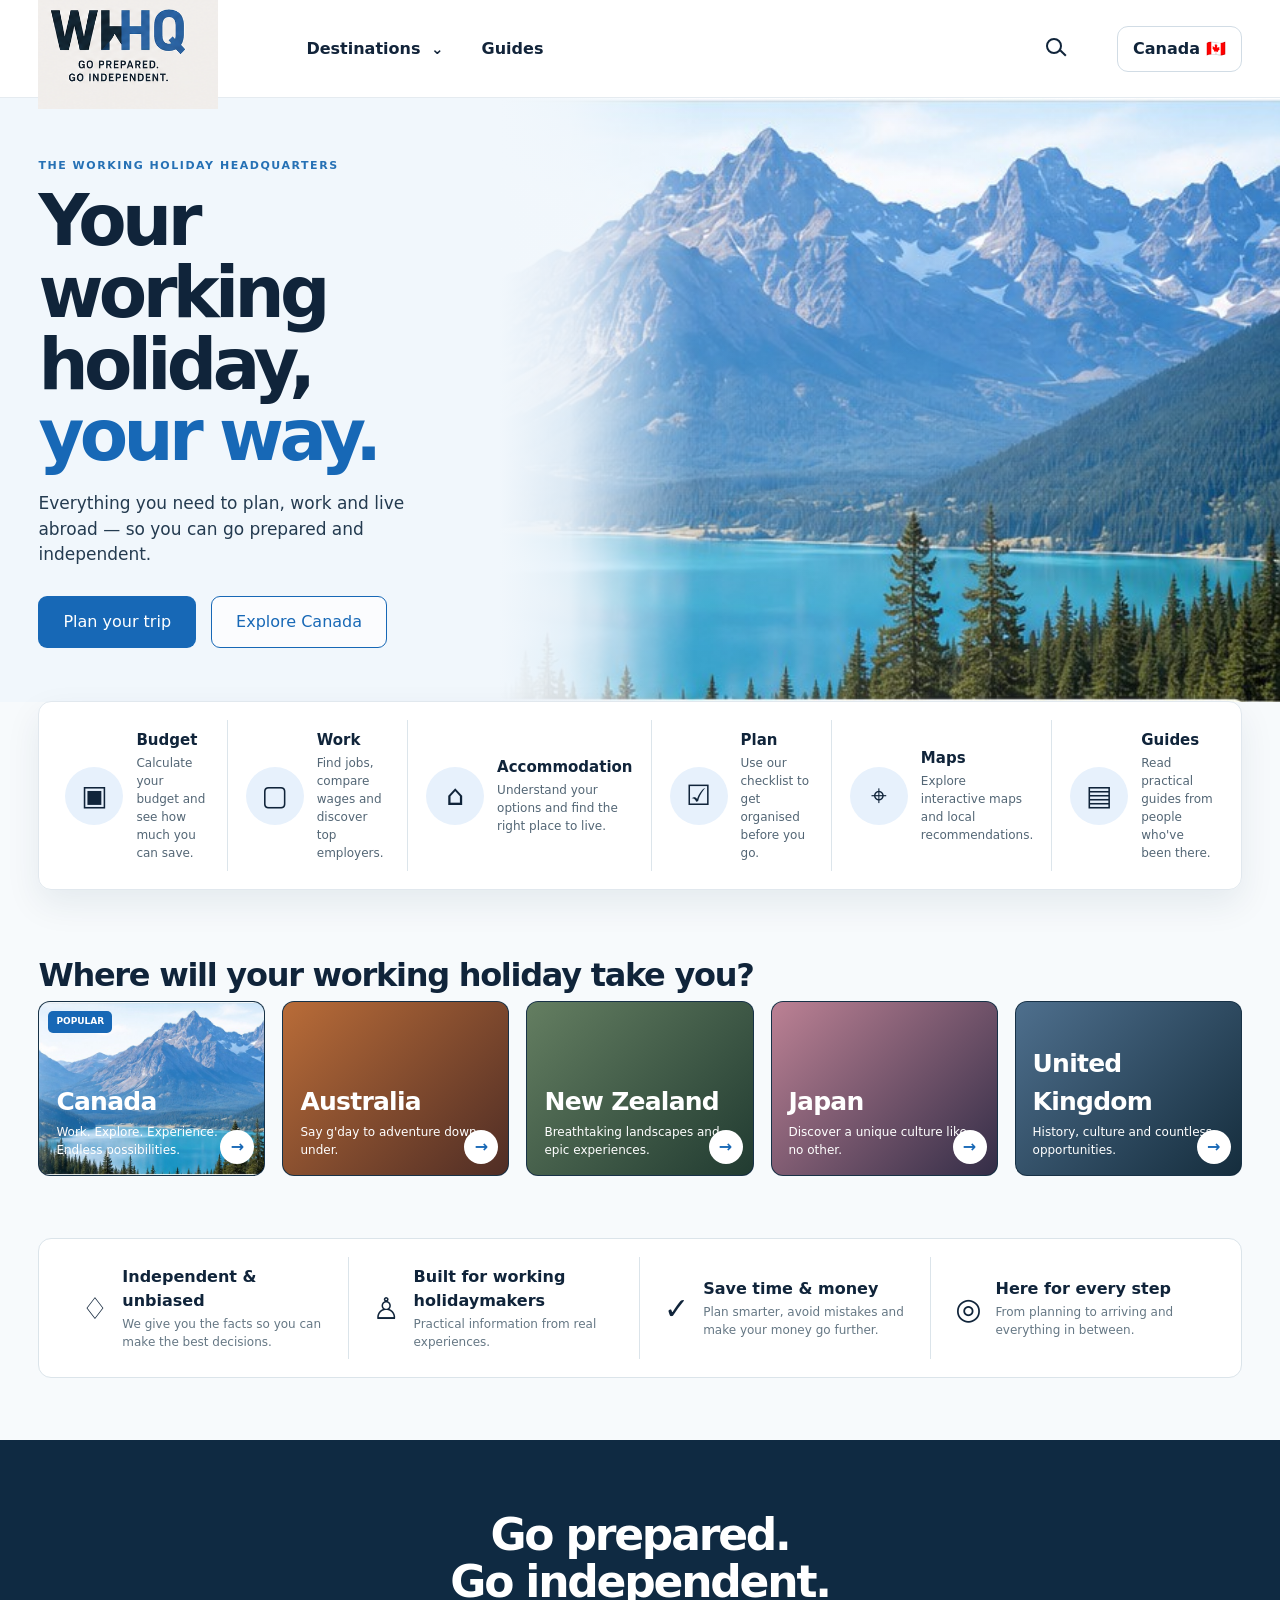
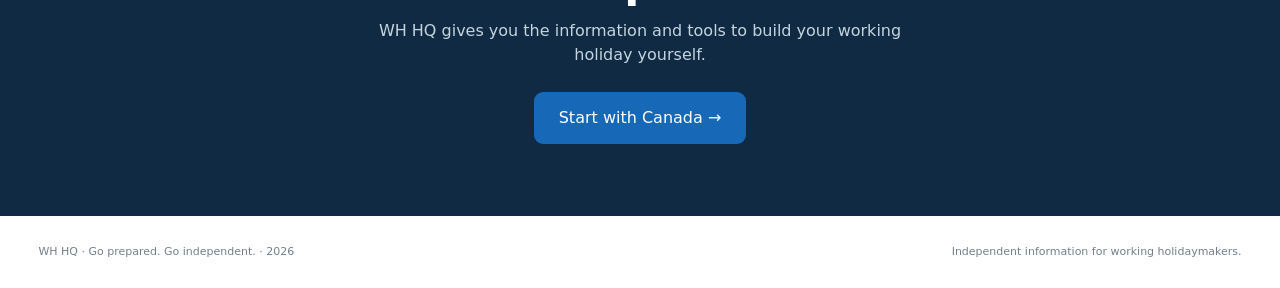
==== commit 46081b30: "Add files via upload" ====
--- a/index.html
+++ b/index.html
@@ -1,7 +1 @@
-<!doctype html><html lang="en"><head><meta charset="utf-8"><meta name="viewport" content="width=device-width,initial-scale=1"><title>WH HQ — Go prepared. Go independent.</title><meta name="description" content="WH HQ — Go prepared. Go independent."><link rel="stylesheet" href="styles.css"></head><body><header class="site-header"><div class="wrap nav"><a class="brand" href="index.html"><span class="brand-mark">WH</span> HQ</a><nav><a href="canada.html">Canada</a><a href="tools.html">Tools</a><a href="budget.html">Budget</a><a href="plan.html">Plan</a><a href="work.html">Work</a><a href="guides.html">Guides</a></nav></div></header>
-<main>
-<section class="hero"><div class="wrap hero-grid"><div><span class="eyebrow">THE WORKING HOLIDAY HEADQUARTERS</span><h1>Go prepared.<br><em>Go independent.</em></h1><p>Everything you need to plan, work and live abroad — without paying someone else to organise your trip.</p><div class="hero-actions"><a class="button primary" href="canada.html">Start planning →</a><a class="button light" href="tools.html">Explore WH HQ</a></div></div><div class="hero-card"><span class="card-kicker">START HERE</span><h2>Where are you going?</h2><p>Choose your destination and get access to the tools, guides and practical information built for independent working holidaymakers.</p><a class="button light" href="canada.html">🇨🇦 Canada</a></div></div></section>
-<section class="section"><div class="wrap"><div class="section-title"><span class="eyebrow">DESTINATIONS</span><h2>Choose your adventure.</h2><p>Canada is our first destination. Australia and New Zealand are next.</p></div><div class="destination-grid"><a class="destination" href="canada.html"><span>🇨🇦</span><div><b>Canada</b><small>Available now</small></div><span class="arrow">→</span></a><div class="destination disabled"><span>🇦🇺</span><div><b>Australia</b><small>Coming soon</small></div><span class="arrow">SOON</span></div><div class="destination disabled"><span>🇳🇿</span><div><b>New Zealand</b><small>Coming soon</small></div><span class="arrow">SOON</span></div></div></div></section>
-<section class="section alt"><div class="wrap"><div class="section-title"><span class="eyebrow">WHY WH HQ</span><h2>Do it yourself. Do it properly.</h2><p>We're not a travel agency. We're the information and tools layer for people who want the freedom of organising their own working holiday.</p></div><div class="feature-grid"><div class="info-card"><span class="big-icon">💰</span><h3>Make the numbers work</h3><p>Know what you'll spend, earn and potentially save before you leave.</p></div><div class="info-card"><span class="big-icon">💼</span><h3>Find work yourself</h3><p>Know where to look, what jobs pay and what employers hire working holidaymakers.</p></div><div class="info-card"><span class="big-icon">🧭</span><h3>Make better decisions</h3><p>Compare destinations, accommodation and lifestyle before committing.</p></div></div></div></section>
-<section class="section"><div class="wrap"><div class="section-title"><span class="eyebrow">POPULAR TOOLS</span><h2>Start with what you need.</h2></div><div class="tool-grid"><a class="tool-card" href="budget.html"><span>💰</span><div><b>Budget Calculator</b><p>Starting cash, monthly burn, income and runway.</p></div><strong>→</strong></a><a class="tool-card" href="plan.html"><span>✅</span><div><b>Working Holiday Checklist</b><p>What to organise before you leave and after arrival.</p></div><strong>→</strong></a><a class="tool-card" href="work.html"><span>💼</span><div><b>Jobs & Wages</b><p>Job boards, common jobs and realistic pay.</p></div><strong>→</strong></a></div></div></section>
-<section class="cta"><div class="wrap"><h2>Your working holiday.<br>Your way.</h2><p>Better information means more freedom, fewer surprises and less money wasted.</p><a class="button primary" href="canada.html">Explore Canada →</a></div></section></main><footer class="site-footer"><div class="wrap footer-grid"><span>WH HQ · Go prepared. Go independent. · 2026</span><a href="canada.html">Canada</a></div></footer></body></html>+<!doctype html><html lang="en"><head><meta charset="utf-8"><meta name="viewport" content="width=device-width,initial-scale=1"><title>WH HQ — Go prepared. Go independent.</title><meta name="description" content="WH HQ — Go prepared. Go independent."><link rel="stylesheet" href="styles.css"></head><body><header class="site-header"><div class="wrap nav"><a class="brand" href="index.html" aria-label="WH HQ home"><img src="wh-hq-logo.png" alt="WH HQ — Go prepared. Go independent."></a><nav class="global-nav"><details class="dropdown"><summary class="nav-summary">Destinations <span class="chevron">⌄</span></summary><div class="dropdown-panel"><a href="canada.html">🇨🇦 <span>Canada</span></a><a href="#">🇦🇺 <span>Australia</span></a><a href="#">🇳🇿 <span>New Zealand</span></a><a href="#">🇯🇵 <span>Japan</span></a><a href="#">🇬🇧 <span>United Kingdom</span></a><a href="#">🇮🇪 <span>Ireland</span></a><div class="menu-note">More destinations coming soon.</div></div></details><a class="nav-link" href="guides.html">Guides</a></nav><button class="search" title="Search coming soon" aria-label="Search"></button><a class="country-mini" href="canada.html">Canada 🇨🇦</a><a class="mobile-dest nav-link" href="canada.html">Canada</a></div></header><main><section class="hero-home"><div class="wrap hero-content"><div class="hero-copy"><span class="eyebrow">THE WORKING HOLIDAY HEADQUARTERS</span><h1>Your working holiday,<br><span>your way.</span></h1><p>Everything you need to plan, work and live abroad — so you can go prepared and independent.</p><div class="hero-actions"><a class="button primary" href="canada.html">Plan your trip</a><a class="button outline" href="canada.html">Explore Canada</a></div></div></div></section><div class="wrap"><div class="quickbar"><a class="quick" href="budget.html"><span class="quick-icon">▣</span><div><b>Budget</b><p>Calculate your budget and see how much you can save.</p></div></a><a class="quick" href="work.html"><span class="quick-icon">▢</span><div><b>Work</b><p>Find jobs, compare wages and discover top employers.</p></div></a><a class="quick" href="accommodation.html"><span class="quick-icon">⌂</span><div><b>Accommodation</b><p>Understand your options and find the right place to live.</p></div></a><a class="quick" href="plan.html"><span class="quick-icon">☑</span><div><b>Plan</b><p>Use our checklist to get organised before you go.</p></div></a><a class="quick" href="map.html"><span class="quick-icon">⌖</span><div><b>Maps</b><p>Explore interactive maps and local recommendations.</p></div></a><a class="quick" href="guides.html"><span class="quick-icon">▤</span><div><b>Guides</b><p>Read practical guides from people who've been there.</p></div></a></div></div><section class="section"><div class="wrap"><div class="section-title"><h2>Where will your working holiday take you?</h2></div><div class="dest-grid"><a class="dest-card" href="canada.html"><span class="popular">POPULAR</span><span class="dest-bg" style="background-image:url('hero-mountains.jpg')"></span><div class="dest-copy"><h3>Canada</h3><p>Work. Explore. Experience. Endless possibilities.</p></div><span class="dest-arrow">→</span></a><a class="dest-card" href="#"><span class="dest-bg" style="background:linear-gradient(135deg,#b96c38,#4f2d25)"></span><div class="dest-copy"><h3>Australia</h3><p>Say g'day to adventure down under.</p></div><span class="dest-arrow">→</span></a><a class="dest-card" href="#"><span class="dest-bg" style="background:linear-gradient(135deg,#647e61,#213b31)"></span><div class="dest-copy"><h3>New Zealand</h3><p>Breathtaking landscapes and epic experiences.</p></div><span class="dest-arrow">→</span></a><a class="dest-card" href="#"><span class="dest-bg" style="background:linear-gradient(135deg,#bc8194,#332d47)"></span><div class="dest-copy"><h3>Japan</h3><p>Discover a unique culture like no other.</p></div><span class="dest-arrow">→</span></a><a class="dest-card" href="#"><span class="dest-bg" style="background:linear-gradient(135deg,#4e6f8d,#152d3d)"></span><div class="dest-copy"><h3>United Kingdom</h3><p>History, culture and countless opportunities.</p></div><span class="dest-arrow">→</span></a></div></div></section><section class="section" style="padding-top:0"><div class="wrap"><div class="values"><div class="value"><span class="value-icon">♢</span><div><b>Independent & unbiased</b><p>We give you the facts so you can make the best decisions.</p></div></div><div class="value"><span class="value-icon">♙</span><div><b>Built for working holidaymakers</b><p>Practical information from real experiences.</p></div></div><div class="value"><span class="value-icon">✓</span><div><b>Save time & money</b><p>Plan smarter, avoid mistakes and make your money go further.</p></div></div><div class="value"><span class="value-icon">◎</span><div><b>Here for every step</b><p>From planning to arriving and everything in between.</p></div></div></div></div></section><section class="cta"><div class="wrap"><h2>Go prepared.<br>Go independent.</h2><p>WH HQ gives you the information and tools to build your working holiday yourself.</p><a class="button primary" href="canada.html">Start with Canada →</a></div></section></main><footer class="site-footer"><div class="wrap footer-grid"><span>WH HQ · Go prepared. Go independent. · 2026</span><span>Independent information for working holidaymakers.</span></div></footer></body></html>
--- a/styles.css
+++ b/styles.css
@@ -1 +1 @@
-*{box-sizing:border-box}html{scroll-behavior:smooth}body{margin:0;font-family:Inter,ui-sans-serif,system-ui,-apple-system,BlinkMacSystemFont,"Segoe UI",sans-serif;color:#17232e;background:#f7f9fb;line-height:1.5}.wrap{width:min(1160px,92%);margin:auto}.site-header{height:70px;background:#fff;border-bottom:1px solid #e4eaf0;position:sticky;top:0;z-index:20}.nav{height:100%;display:flex;align-items:center;justify-content:space-between}.brand{font-size:20px;font-weight:900;text-decoration:none;color:#17232e;display:flex;align-items:center;gap:8px}.brand-mark{background:#0f2d43;color:#fff;border-radius:7px;padding:3px 6px;font-size:13px}.nav nav{display:flex;gap:26px}.nav nav a{color:#526371;text-decoration:none;font-size:14px;font-weight:750}.nav nav a:hover,.nav nav a.active{color:#1672a5}.hero{padding:90px 0;background:linear-gradient(135deg,#0c2136,#174b70);color:#fff}.hero-grid{display:grid;grid-template-columns:1.2fr .8fr;gap:70px;align-items:center}.eyebrow{font-size:11px;letter-spacing:.15em;font-weight:900;color:#5686ad}.hero .eyebrow{color:#a9d0ed}.hero h1{font-size:clamp(48px,7vw,78px);line-height:1;letter-spacing:-.06em;margin:13px 0 22px}.hero h1 em{font-style:normal;color:#d8edf8}.hero p{font-size:19px;color:#d9e8f2;max-width:700px}.hero-actions{display:flex;align-items:center;gap:12px;margin-top:30px}.button{border:0;border-radius:11px;padding:13px 18px;font:inherit;font-weight:850;text-decoration:none;cursor:pointer;display:inline-block}.primary{background:#2d92ce;color:#fff}.light{background:#fff;color:#164d6e}.secondary{background:#edf4f8;color:#1c628b}.button:hover{transform:translateY(-1px);filter:brightness(.98)}.hero-card{background:#fff;color:#17232e;border-radius:20px;padding:30px;box-shadow:0 25px 70px rgba(0,0,0,.2)}.card-kicker{font-size:10px;font-weight:900;letter-spacing:.14em;color:#5686ad}.hero-card h2{font-size:28px;margin:10px 0}.hero-card p{font-size:14px;color:#5d6f7c;margin:8px 0 22px}.section{padding:80px 0}.alt{background:#eef4f8}.section-title{margin-bottom:32px}.section-title h2{font-size:40px;line-height:1.08;letter-spacing:-.04em;margin:7px 0 10px}.section-title p{color:#6a7b88;max-width:720px}.destination-grid{display:grid;grid-template-columns:repeat(3,1fr);gap:14px}.destination{display:flex;align-items:center;gap:13px;border:1px solid #dce5eb;border-radius:15px;padding:20px;background:#fff;text-decoration:none;color:#17232e;transition:.18s}.destination:hover{border-color:#2c8ac0;transform:translateY(-2px);box-shadow:0 10px 25px rgba(30,80,110,.08)}.destination>span:first-child{font-size:29px}.destination div{flex:1}.destination b{display:block}.destination small{color:#7a8993}.destination .arrow{color:#246384;font-weight:900}.destination.disabled{opacity:.7;cursor:default}.destination.disabled:hover{transform:none;box-shadow:none;border-color:#dce5eb}.tool-grid{display:grid;grid-template-columns:repeat(3,1fr);gap:14px}.tool-card{background:#fff;border:1px solid #dce5eb;border-radius:15px;padding:22px;display:grid;grid-template-columns:38px 1fr 18px;gap:12px;text-decoration:none;color:#17232e;align-items:start;transition:.18s}.tool-card:hover{border-color:#2c8ac0;transform:translateY(-2px);box-shadow:0 10px 25px rgba(30,80,110,.08)}.tool-card>span{font-size:25px}.tool-card b{font-size:15px}.tool-card p{font-size:12px;color:#71818d;margin:4px 0 0}.tool-card strong{color:#5686ad}.page-hero{padding:62px 0;background:#eaf2f6}.page-hero h1{font-size:52px;line-height:1.05;letter-spacing:-.05em;margin:7px 0 12px}.page-hero p{color:#657681;max-width:700px}.breadcrumbs{font-size:12px;font-weight:800;color:#628097;margin-bottom:16px}.breadcrumbs a{color:#628097;text-decoration:none}.panel{background:#fff;border:1px solid #dfe7ec;border-radius:18px;padding:26px}.feature-grid{display:grid;grid-template-columns:repeat(3,1fr);gap:15px}.info-card{background:#fff;border:1px solid #dde6eb;border-radius:16px;padding:22px}.info-card h3{margin:8px 0}.info-card p{font-size:13px;color:#71818d}.info-card a{color:#126a9f;font-weight:800;text-decoration:none}.big-icon{font-size:28px}.calculator-layout{display:grid;grid-template-columns:minmax(0,1.45fr) minmax(330px,.65fr);gap:22px;align-items:start}.form-panel{background:#fff;border:1px solid #e0e7ec;border-radius:20px;overflow:hidden}.step{padding:28px;border-bottom:1px solid #e8edf1}.step:last-child{border-bottom:0}.step-head{display:flex;gap:14px;align-items:flex-start;margin-bottom:21px}.step-head>span{background:#edf5fa;color:#28729c;border-radius:9px;padding:6px 8px;font-size:11px;font-weight:850}.step-head h3{margin:0;font-size:18px}.step-head p{margin:2px 0 0;color:#71818d;font-size:13px}.city-grid{display:grid;grid-template-columns:repeat(3,1fr);gap:10px}.city-card{background:#fff;border:1px solid #dce5eb;border-radius:13px;padding:15px;text-align:left;cursor:pointer;display:grid;grid-template-columns:30px 1fr;grid-template-rows:auto auto;column-gap:8px}.city-card span{grid-row:1/3;font-size:23px}.city-card b{font-size:14px}.city-card small{color:#71818d;font-size:11px}.city-card.selected{border-color:#2c8ac0;box-shadow:0 0 0 2px #d9edf8;background:#f5fbfe}.control-grid{display:grid;gap:14px}.control-grid.two{grid-template-columns:1fr 1fr}.control-grid.three{grid-template-columns:repeat(3,1fr)}.control-block{min-width:0}label{display:flex;flex-direction:column;gap:7px;font-size:12px;color:#445664;font-weight:800}.control-label{display:flex;justify-content:space-between;gap:8px;align-items:center;margin-bottom:8px}.control-label>b{font-size:11px;line-height:1.2}input,select{width:100%;padding:11px 12px;border:1px solid #d5dfe6;border-radius:10px;background:#fff;color:#17232e;font:inherit}.input-prefix,.input-suffix{display:flex;align-items:center;border:1px solid #d5dfe6;border-radius:10px;overflow:hidden;background:#fff;min-width:120px}.input-prefix span,.input-suffix span{padding:0 10px;color:#72818c;font-weight:800;font-size:12px}.input-prefix input,.input-suffix input{border:0;border-radius:0;padding-left:0;outline:0;min-width:70px}.range{width:100%;accent-color:#2c8ac0;height:5px;padding:0;border:0}.conversion{background:#f1f7fa;border-radius:12px;padding:14px;margin-top:12px;display:grid;grid-template-columns:1fr auto}.conversion span{font-size:12px;color:#637582}.conversion strong{font-size:23px}.conversion small{grid-column:1/-1;color:#82919a;font-size:11px}.custom-cost{margin-top:15px}.option-list{display:grid;gap:8px}.option{display:grid;grid-template-columns:18px 1fr auto;gap:11px;align-items:center;text-align:left;background:#fff;border:1px solid #dce5eb;border-radius:12px;padding:12px;cursor:pointer}.option.selected{border-color:#2c8ac0;background:#f4fbfe}.radio{width:15px;height:15px;border:2px solid #aebbc4;border-radius:50%}.option.selected .radio{border-color:#2585b8;box-shadow:inset 0 0 0 3px #fff;background:#2585b8}.option b{display:block;font-size:13px}.option small{display:block;color:#7b8992;font-size:10px;font-weight:500}.option>strong{font-size:14px;text-align:right}.toggle{flex-direction:row;align-items:center;cursor:pointer;margin-bottom:15px}.toggle input{display:none}.switch{width:42px;height:24px;background:#b8c4cb;border-radius:99px;position:relative}.switch:after{content:"";width:18px;height:18px;background:#fff;border-radius:50%;position:absolute;left:3px;top:3px;transition:.2s}.toggle input:checked+.switch{background:#2c8bc0}.toggle input:checked+.switch:after{left:21px}.disabled{opacity:.45;pointer-events:none}.hint{font-size:11px;color:#70818d;background:#f5f7f8;border-radius:9px;padding:9px 11px;margin-top:13px}.lifestyle-grid{display:grid;grid-template-columns:repeat(3,1fr);gap:9px;margin-bottom:16px}.lifestyle{background:#fff;border:1px solid #dce5eb;border-radius:11px;padding:12px;text-align:left;cursor:pointer}.lifestyle b{display:block;font-size:13px}.lifestyle span{display:block;color:#7a8993;font-size:10px}.lifestyle.selected{border-color:#2c8ac0;background:#f4fbfe}.results-panel{position:sticky;top:88px;background:#0e263b;color:#fff;border-radius:20px;box-shadow:0 18px 45px rgba(15,38,59,.16)}.results-inner{padding:27px}.result-heading{display:flex;justify-content:space-between;align-items:flex-start}.result-heading h3{margin:5px 0 0;font-size:22px}.results-panel .eyebrow{color:#8db7d3}.status{padding:6px 10px;border-radius:99px;font-size:10px;font-weight:850;background:#dff4e7;color:#277044}.status.warn{background:#fff0c8;color:#856000}.status.bad{background:#fbdede;color:#a33333}.big-result{padding:25px 0;border-bottom:1px solid #2b4356}.big-result span{display:block;color:#b2c5d2;font-size:11px}.big-result strong{display:block;font-size:31px;margin:4px 0}.big-result small{color:#91a8b7;font-size:10px}.safety{padding:17px 0;border-bottom:1px solid #2b4356}.safety>div:first-child{display:flex;align-items:baseline;gap:5px}.safety span{color:#b2c5d2;font-size:11px}.safety strong{font-size:24px}.safety small{color:#91a8b7}.score-bar{height:7px;background:#1d3b50;border-radius:99px;margin-top:9px;overflow:hidden}.score-bar i{display:block;height:100%;width:0;background:#6eb28c;border-radius:99px}.results-section{padding:15px 0;border-bottom:1px solid #2b4356}.results-section h4{margin:0 0 7px;font-size:11px;text-transform:uppercase;letter-spacing:.08em;color:#8db7d3}.result-row{display:flex;justify-content:space-between;padding:6px 0;font-size:12px}.result-row span{color:#afc1cc}.result-row.highlight{background:#173b53;margin:7px -9px -3px;padding:9px;border-radius:8px}.runway{display:grid;grid-template-columns:1fr 1fr;gap:10px;padding:18px 0}.runway>div{background:#173b53;border-radius:10px;padding:12px}.runway span{display:block;color:#9db4c2;font-size:10px}.runway strong{display:block;margin-top:4px;font-size:16px}.callout{background:#fff;color:#425766;border-radius:11px;padding:12px;font-size:11px}.full{width:100%;margin-top:18px}.checklist{display:grid;grid-template-columns:repeat(3,1fr);gap:15px}.checklist>div{background:#fff;border:1px solid #dde6eb;border-radius:16px;padding:22px}.checklist h3{font-size:16px;margin-top:0}.checklist label{flex-direction:row;align-items:center;font-weight:650;margin:13px 0}.checklist input{width:auto}.article-grid{display:grid;grid-template-columns:repeat(3,1fr);gap:15px}.article-grid article{background:#fff;border:1px solid #dde6eb;border-radius:16px;padding:22px}.article-grid article>span{font-size:10px;color:#5686ad;font-weight:900;letter-spacing:.12em}.article-grid h3{font-size:17px;line-height:1.25}.article-grid p{font-size:13px;color:#71818d}.cta{padding:85px 0;background:#dfeaf0;text-align:center}.cta h2{font-size:45px;line-height:1.05;letter-spacing:-.04em;margin:0}.cta p{color:#647682;max-width:600px;margin:15px auto 25px}.sources{background:#f0f3f5;padding:30px 0}.sources p{font-size:11px;color:#71808a}.sources a{font-size:12px;color:#126a9f;font-weight:800;text-decoration:none}.back-link{display:inline-flex;gap:7px;align-items:center;color:#176c97;text-decoration:none;font-weight:850;font-size:13px;margin-bottom:25px}.notice{padding:14px 16px;border-radius:12px;background:#f1f7fa;color:#536b79;font-size:12px}.job-table{width:100%;border-collapse:collapse}.job-table th,.job-table td{padding:13px 10px;border-bottom:1px solid #e6ecef;text-align:left;font-size:12px}.job-table th{font-size:10px;text-transform:uppercase;letter-spacing:.08em;color:#71818d}.pill{display:inline-block;background:#edf5fa;color:#2c7198;padding:4px 7px;border-radius:99px;font-size:9px;font-weight:850}.site-footer{background:#fff;padding:28px 0;color:#84909a;font-size:11px}.footer-grid{display:flex;justify-content:space-between;gap:20px}.footer-grid a{color:#617784;text-decoration:none}@media(max-width:900px){.hero-grid,.calculator-layout{grid-template-columns:1fr}.results-panel{position:static}.tool-grid,.feature-grid,.work-grid,.article-grid,.checklist{grid-template-columns:1fr 1fr}.destination-grid{grid-template-columns:1fr 1fr}}@media(max-width:620px){.nav nav{display:none}.hero h1{font-size:50px}.hero{padding:65px 0}.hero-actions{flex-wrap:wrap}.tool-grid,.feature-grid,.destination-grid,.city-grid,.control-grid.two,.control-grid.three,.lifestyle-grid,.work-grid,.article-grid,.checklist{grid-template-columns:1fr}.step{padding:22px}.results-inner{padding:22px}.runway{grid-template-columns:1fr}.input-prefix,.input-suffix{min-width:105px}.control-label{align-items:flex-start;flex-direction:column}.section-title h2{font-size:34px}.page-hero h1{font-size:42px}.footer-grid{flex-direction:column}}@media print{.site-header,.hero,.intro,.tool-grid,.checklist,.work-grid,.article-grid,.cta,.sources,.site-footer{display:none!important}.section{padding:10px}.results-panel{position:static;box-shadow:none}.form-panel{border:0}.step{break-inside:avoid}}+*{box-sizing:border-box}html{scroll-behavior:smooth}body{margin:0;font-family:Inter,ui-sans-serif,system-ui,-apple-system,BlinkMacSystemFont,"Segoe UI",sans-serif;color:#10243a;background:#f7fafc;line-height:1.5}a{color:inherit}.wrap{width:min(1440px,94%);margin:auto}.site-header{height:98px;background:rgba(255,255,255,.97);border-bottom:1px solid #e5ebf0;position:sticky;top:0;z-index:50;backdrop-filter:blur(12px)}.nav{height:100%;display:flex;align-items:center;gap:48px}.brand{display:inline-flex;text-decoration:none;line-height:0;min-width:220px}.brand img{display:block;width:180px;height:auto;object-fit:contain}.global-nav{display:flex;align-items:center;gap:38px;flex:1}.nav-link,.nav-summary{font-size:16px;font-weight:800;text-decoration:none;color:#12243a;cursor:pointer}.nav-link:hover,.nav-summary:hover{color:#1768b6}.dropdown{position:relative}.dropdown summary{list-style:none}.dropdown summary::-webkit-details-marker{display:none}.chevron{font-size:15px;margin-left:5px}.dropdown-panel{position:absolute;top:37px;left:-14px;width:250px;background:#fff;border:1px solid #dce4ea;border-radius:12px;box-shadow:0 18px 40px rgba(15,38,59,.14);padding:8px;z-index:100}.dropdown-panel a{display:flex;align-items:center;gap:13px;padding:12px 13px;border-radius:8px;text-decoration:none;font-weight:750}.dropdown-panel a:hover{background:#f1f7fb;color:#1768b6}.country-mini{margin-left:auto;border:1px solid #d1dce5;border-radius:11px;padding:10px 15px;text-decoration:none;font-weight:850;background:#fff}.country-mini:hover{border-color:#1768b6}.search{width:24px;height:24px;border:0;background:transparent;position:relative;cursor:pointer}.search:before{content:"";position:absolute;width:12px;height:12px;border:2px solid #10243a;border-radius:50%;left:1px;top:1px}.search:after{content:"";position:absolute;width:8px;height:2px;background:#10243a;transform:rotate(45deg);left:14px;top:15px}.hero-home{min-height:555px;position:relative;overflow:visible;background:#f1f7fc}.hero-home:after{content:"";position:absolute;inset:0 0 0 39%;background-image:linear-gradient(90deg,#f1f7fc 0%,rgba(241,247,252,.88) 9%,rgba(241,247,252,.15) 25%,rgba(241,247,252,0) 100%),url('hero-mountains.jpg');background-size:cover;background-position:center right;z-index:0}.hero-content{position:relative;z-index:2;min-height:555px;display:flex;align-items:center}.hero-copy{width:440px;padding:54px 0}.eyebrow{font-size:11px;letter-spacing:.14em;font-weight:900;color:#2671b5}.hero-copy h1{font-size:clamp(52px,5.5vw,76px);line-height:1.02;letter-spacing:-.065em;margin:10px 0 18px}.hero-copy h1 span{color:#1768b6}.hero-copy p{font-size:17px;max-width:390px;color:#243b50;margin:0}.hero-actions{display:flex;gap:15px;margin-top:28px}.button{display:inline-block;border-radius:9px;padding:13px 24px;text-decoration:none;font-weight:850;border:1px solid transparent;cursor:pointer;font:inherit}.primary{background:#1768b6;color:#fff}.primary:hover{background:#0f599f}.outline{border-color:#1768b6;color:#1768b6;background:rgba(255,255,255,.7)}.outline:hover{background:#fff}.quickbar{position:relative;z-index:4;margin-top:-1px;background:rgba(255,255,255,.97);border:1px solid #e1e8ee;border-radius:13px;box-shadow:0 14px 35px rgba(17,50,77,.08);display:grid;grid-template-columns:repeat(6,1fr);padding:18px 8px}.quick{display:flex;align-items:center;gap:13px;padding:9px 18px;border-right:1px solid #dce5eb;text-decoration:none}.quick:last-child{border-right:0}.quick-icon{width:58px;height:58px;border-radius:50%;background:#e7f1fc;display:grid;place-items:center;font-size:28px;flex:none}.quick b{font-size:15px;display:block}.quick p{font-size:12px;color:#536675;margin:3px 0 0}.section{padding:62px 0}.section-title h2{font-size:32px;line-height:1.1;letter-spacing:-.04em;margin:6px 0 8px}.section-title p{color:#687b89;max-width:720px}.dest-grid{display:grid;grid-template-columns:repeat(5,1fr);gap:17px}.dest-card{height:175px;border-radius:12px;overflow:hidden;position:relative;background:#19344a;color:#fff;text-decoration:none;border:1px solid rgba(0,0,0,.04)}.dest-card:before{content:"";position:absolute;inset:0;background:linear-gradient(0deg,rgba(5,18,31,.78),rgba(5,18,31,0) 70%)}.dest-card .dest-bg{position:absolute;inset:0;background-size:cover;background-position:center;transition:.25s}.dest-card:hover .dest-bg{transform:scale(1.04)}.dest-card .dest-copy{position:absolute;left:17px;right:17px;bottom:16px;z-index:2}.dest-card h3{font-size:25px;letter-spacing:-.03em;margin:0 0 3px}.dest-card p{font-size:12px;margin:0;max-width:210px}.popular{position:absolute;top:9px;left:9px;background:#1768b6;border-radius:5px;padding:4px 8px;font-size:9px;font-weight:900;z-index:3}.dest-arrow{position:absolute;right:10px;bottom:11px;width:34px;height:34px;border-radius:50%;background:#fff;color:#1768b6;display:grid;place-items:center;font-weight:900;z-index:3}.values{display:grid;grid-template-columns:repeat(4,1fr);background:#fff;border:1px solid #dbe4ea;border-radius:13px;padding:18px}.value{display:flex;gap:14px;align-items:center;padding:8px 24px;border-right:1px solid #dbe4ea}.value:last-child{border-right:0}.value-icon{font-size:30px}.value b{display:block}.value p{font-size:12px;color:#657784;margin:2px 0 0}.alt{background:#f0f6fa}.cta{background:#0f2a42;color:#fff;padding:72px 0;text-align:center}.cta h2{font-size:44px;letter-spacing:-.05em;line-height:1.05;margin:0}.cta p{color:#c4d4df;max-width:580px;margin:14px auto 25px}.site-footer{background:#fff;padding:28px 0;color:#71808b;font-size:11px}.footer-grid{display:flex;justify-content:space-between}.footer-grid a{text-decoration:none;color:#3e596c}.page-hero{background:#eef5fa;padding:52px 0}.breadcrumbs{font-size:12px;font-weight:800;color:#5e7b90;margin-bottom:14px}.breadcrumbs a{text-decoration:none;color:#4c718b}.page-hero h1{font-size:50px;letter-spacing:-.055em;line-height:1.04;margin:5px 0 12px}.page-hero p{color:#647783;max-width:720px}.tool-grid{display:grid;grid-template-columns:repeat(3,1fr);gap:15px}.tool-card{background:#fff;border:1px solid #dce5eb;border-radius:14px;padding:22px;display:grid;grid-template-columns:42px 1fr 18px;gap:12px;text-decoration:none;align-items:start;transition:.18s}.tool-card:hover{border-color:#8dbbe0;transform:translateY(-2px);box-shadow:0 12px 30px rgba(30,80,110,.08)}.tool-card>span{font-size:27px}.tool-card b{font-size:16px}.tool-card p{font-size:12px;color:#71818d;margin:4px 0 0}.tool-card strong{color:#1768b6}.feature-grid{display:grid;grid-template-columns:repeat(3,1fr);gap:15px}.info-card{background:#fff;border:1px solid #dce5eb;border-radius:14px;padding:22px}.info-card h3{margin:8px 0}.info-card p{font-size:13px;color:#71818d}.info-card a{color:#1768b6;font-weight:800;text-decoration:none}.panel{background:#fff;border:1px solid #dce5eb;border-radius:16px;padding:25px}.notice{background:#eef6fb;color:#536d7d;border-radius:10px;padding:13px;font-size:12px}.checklist{display:grid;grid-template-columns:repeat(3,1fr);gap:15px}.checklist>div{background:#fff;border:1px solid #dce5eb;border-radius:14px;padding:22px}.checklist h3{margin-top:0}.checklist label{display:flex;flex-direction:row;align-items:center;font-weight:650;margin:13px 0;font-size:13px}.checklist input{width:auto;margin-right:9px}.score-bar{height:7px;background:#e5edf2;border-radius:99px;margin-top:10px;overflow:hidden}.score-bar i{display:block;height:100%;background:#1768b6;border-radius:99px}.article-grid{display:grid;grid-template-columns:repeat(3,1fr);gap:15px}.article-grid article{background:#fff;border:1px solid #dce5eb;border-radius:14px;padding:22px}.article-grid article>span{font-size:10px;color:#1768b6;font-weight:900;letter-spacing:.12em}.article-grid h3{font-size:18px;line-height:1.25}.article-grid p{font-size:13px;color:#71818d}.back-link{color:#1768b6;text-decoration:none;font-weight:850;font-size:12px}.job-table{width:100%;border-collapse:collapse}.job-table th,.job-table td{padding:13px 10px;border-bottom:1px solid #e6ecef;text-align:left;font-size:12px}.job-table th{font-size:10px;text-transform:uppercase;letter-spacing:.08em;color:#71818d}.pill{display:inline-block;background:#e9f2fa;color:#2c7198;padding:4px 7px;border-radius:99px;font-size:9px;font-weight:850}.calculator-layout{display:grid;grid-template-columns:minmax(0,1.45fr) minmax(330px,.65fr);gap:22px;align-items:start}.form-panel{background:#fff;border:1px solid #dfe7ec;border-radius:18px;overflow:hidden}.step{padding:28px;border-bottom:1px solid #e8edf1}.step:last-child{border-bottom:0}.step-head{display:flex;gap:14px;align-items:flex-start;margin-bottom:21px}.step-head>span{background:#edf5fa;color:#28729c;border-radius:9px;padding:6px 8px;font-size:11px;font-weight:850}.step-head h3{margin:0;font-size:18px}.step-head p{margin:2px 0 0;color:#71818d;font-size:13px}.city-grid{display:grid;grid-template-columns:repeat(3,1fr);gap:10px}.city-card{background:#fff;border:1px solid #dce5eb;border-radius:13px;padding:15px;text-align:left;cursor:pointer;display:grid;grid-template-columns:30px 1fr;grid-template-rows:auto auto;column-gap:8px}.city-card span{grid-row:1/3;font-size:23px}.city-card b{font-size:14px}.city-card small{color:#71818d;font-size:11px}.city-card.selected{border-color:#2c8ac0;box-shadow:0 0 0 2px #d9edf8;background:#f5fbfe}.control-grid{display:grid;gap:14px}.control-grid.two{grid-template-columns:1fr 1fr}.control-grid.three{grid-template-columns:repeat(3,1fr)}.control-block{min-width:0}.control-label{display:flex;justify-content:space-between;gap:8px;align-items:center;margin-bottom:8px}.control-label>b{font-size:11px;line-height:1.2}label{display:flex;flex-direction:column;gap:7px;font-size:12px;color:#445664;font-weight:800}input,select{width:100%;padding:11px 12px;border:1px solid #d5dfe6;border-radius:10px;background:#fff;color:#17232e;font:inherit}.input-prefix,.input-suffix{display:flex;align-items:center;border:1px solid #d5dfe6;border-radius:10px;overflow:hidden;background:#fff;min-width:120px}.input-prefix span,.input-suffix span{padding:0 10px;color:#72818c;font-weight:800;font-size:12px}.input-prefix input,.input-suffix input{border:0;border-radius:0;padding-left:0;outline:0;min-width:70px}.range{width:100%;accent-color:#2c8ac0;height:5px;padding:0;border:0}.conversion{background:#f1f7fa;border-radius:12px;padding:14px;margin-top:12px;display:grid;grid-template-columns:1fr auto}.conversion span{font-size:12px;color:#637582}.conversion strong{font-size:23px}.conversion small{grid-column:1/-1;color:#82919a;font-size:11px}.option-list{display:grid;gap:8px}.option{display:grid;grid-template-columns:18px 1fr auto;gap:11px;align-items:center;text-align:left;background:#fff;border:1px solid #dce5eb;border-radius:12px;padding:12px;cursor:pointer}.option.selected{border-color:#2c8ac0;background:#f4fbfe}.radio{width:15px;height:15px;border:2px solid #aebbc4;border-radius:50%}.option.selected .radio{border-color:#2585b8;box-shadow:inset 0 0 0 3px #fff;background:#2585b8}.option b{display:block;font-size:13px}.option small{display:block;color:#7b8992;font-size:10px;font-weight:500}.option>strong{font-size:14px;text-align:right}.toggle{flex-direction:row;align-items:center;cursor:pointer;margin-bottom:15px}.toggle input{display:none}.switch{width:42px;height:24px;background:#b8c4cb;border-radius:99px;position:relative}.switch:after{content:"";width:18px;height:18px;background:#fff;border-radius:50%;position:absolute;left:3px;top:3px;transition:.2s}.toggle input:checked+.switch{background:#2c8bc0}.toggle input:checked+.switch:after{left:21px}.disabled{opacity:.45;pointer-events:none}.hint{font-size:11px;color:#70818d;background:#f5f7f8;border-radius:9px;padding:9px 11px;margin-top:13px}.lifestyle-grid{display:grid;grid-template-columns:repeat(3,1fr);gap:9px;margin-bottom:16px}.lifestyle{background:#fff;border:1px solid #dce5eb;border-radius:11px;padding:12px;text-align:left;cursor:pointer}.lifestyle b{display:block;font-size:13px}.lifestyle span{display:block;color:#7a8993;font-size:10px}.lifestyle.selected{border-color:#2c8ac0;background:#f4fbfe}.results-panel{position:sticky;top:118px;background:#0e263b;color:#fff;border-radius:18px;box-shadow:0 18px 45px rgba(15,38,59,.16)}.results-inner{padding:27px}.result-heading{display:flex;justify-content:space-between;align-items:flex-start}.result-heading h3{margin:5px 0 0;font-size:22px}.results-panel .eyebrow{color:#8db7d3}.status{padding:6px 10px;border-radius:99px;font-size:10px;font-weight:850;background:#dff4e7;color:#277044}.status.warn{background:#fff0c8;color:#856000}.status.bad{background:#fbdede;color:#a33333}.big-result{padding:25px 0;border-bottom:1px solid #2b4356}.big-result span{display:block;color:#b2c5d2;font-size:11px}.big-result strong{display:block;font-size:31px;margin:4px 0}.big-result small{color:#91a8b7;font-size:10px}.safety{padding:17px 0;border-bottom:1px solid #2b4356}.safety>div:first-child{display:flex;align-items:baseline;gap:5px}.safety span{color:#b2c5d2;font-size:11px}.safety strong{font-size:24px}.safety small{color:#91a8b7}.score-bar{height:7px;background:#1d3b50;border-radius:99px;margin-top:9px;overflow:hidden}.results-panel .score-bar i{display:block;height:100%;width:0;background:#6eb28c;border-radius:99px}.results-section{padding:15px 0;border-bottom:1px solid #2b4356}.results-section h4{margin:0 0 7px;font-size:11px;text-transform:uppercase;letter-spacing:.08em;color:#8db7d3}.result-row{display:flex;justify-content:space-between;padding:6px 0;font-size:12px}.result-row span{color:#afc1cc}.result-row.highlight{background:#173b53;margin:7px -9px -3px;padding:9px;border-radius:8px}.runway{display:grid;grid-template-columns:1fr 1fr;gap:10px;padding:18px 0}.runway>div{background:#173b53;border-radius:10px;padding:12px}.runway span{display:block;color:#9db4c2;font-size:10px}.runway strong{display:block;margin-top:4px;font-size:16px}.callout{background:#fff;color:#425766;border-radius:11px;padding:12px;font-size:11px}.full{width:100%;margin-top:18px}.menu-note{font-size:10px;color:#80909b;padding:10px 13px 5px}.mobile-dest{display:none}@media(max-width:1100px){.nav{gap:25px}.global-nav{gap:22px}.brand{min-width:190px}.quickbar{grid-template-columns:repeat(3,1fr)}.quick:nth-child(3){border-right:0}.dest-grid{grid-template-columns:repeat(3,1fr)}.values{grid-template-columns:repeat(2,1fr)}.value:nth-child(2){border-right:0}.value:nth-child(-n+2){border-bottom:1px solid #dbe4ea}.calculator-layout{grid-template-columns:1fr}.results-panel{position:static}}@media(max-width:760px){.site-header{height:78px}.brand{min-width:150px}.brand img{width:145px}.global-nav{display:none}.mobile-dest{display:block;margin-left:auto}.country-mini{display:none}.hero-home{min-height:620px}.hero-home:after{inset:0;background-image:linear-gradient(180deg,rgba(241,247,252,.97) 0%,rgba(241,247,252,.78) 44%,rgba(241,247,252,.15) 72%),url('hero-mountains.jpg');background-position:center bottom}.hero-content{min-height:620px;align-items:flex-start}.hero-copy{padding-top:58px;width:100%}.hero-copy h1{font-size:50px}.hero-copy p{font-size:16px}.hero-actions{flex-wrap:wrap}.quickbar{grid-template-columns:1fr 1fr;margin-top:-20px}.quick{border-right:0;border-bottom:1px solid #dce5eb;padding:12px}.quick:nth-last-child(-n+2){border-bottom:0}.quick-icon{width:45px;height:45px;font-size:23px}.dest-grid{grid-template-columns:1fr 1fr}.tool-grid,.feature-grid,.article-grid,.checklist{grid-template-columns:1fr}.page-hero h1{font-size:40px}.control-grid.two,.control-grid.three,.city-grid{grid-template-columns:1fr}.footer-grid{flex-direction:column;gap:10px}}@media(max-width:500px){.wrap{width:92%}.quickbar{grid-template-columns:1fr}.quick{border-bottom:1px solid #dce5eb!important}.quick:last-child{border-bottom:0!important}.dest-grid{grid-template-columns:1fr}.values{grid-template-columns:1fr}.value{border-right:0!important;border-bottom:1px solid #dbe4ea}.value:last-child{border-bottom:0}.page-hero{padding:40px 0}.section{padding:48px 0}.hero-actions .button{width:100%;text-align:center}}@media print{.site-header,.hero-home,.quickbar,.section,.cta,.site-footer{display:none!important}.results-panel{position:static;box-shadow:none}.form-panel{border:0}.step{break-inside:avoid}}
